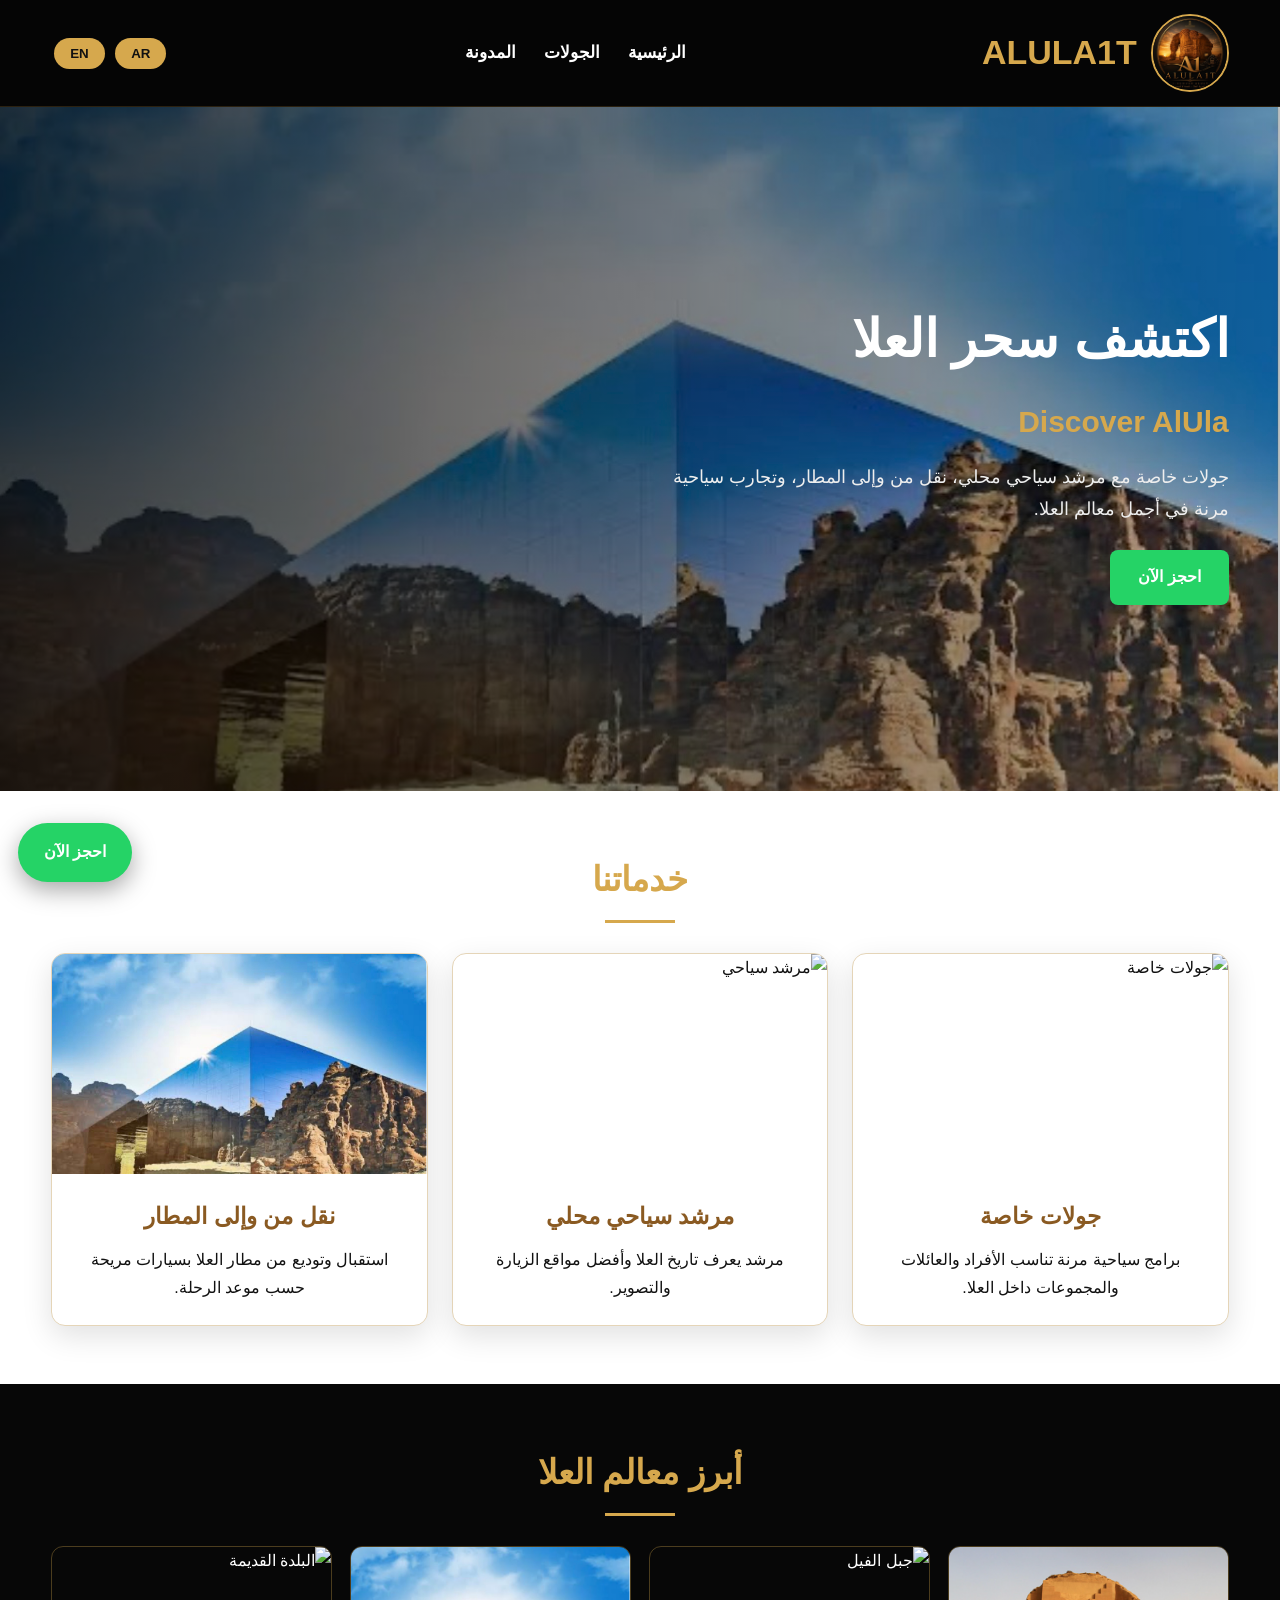
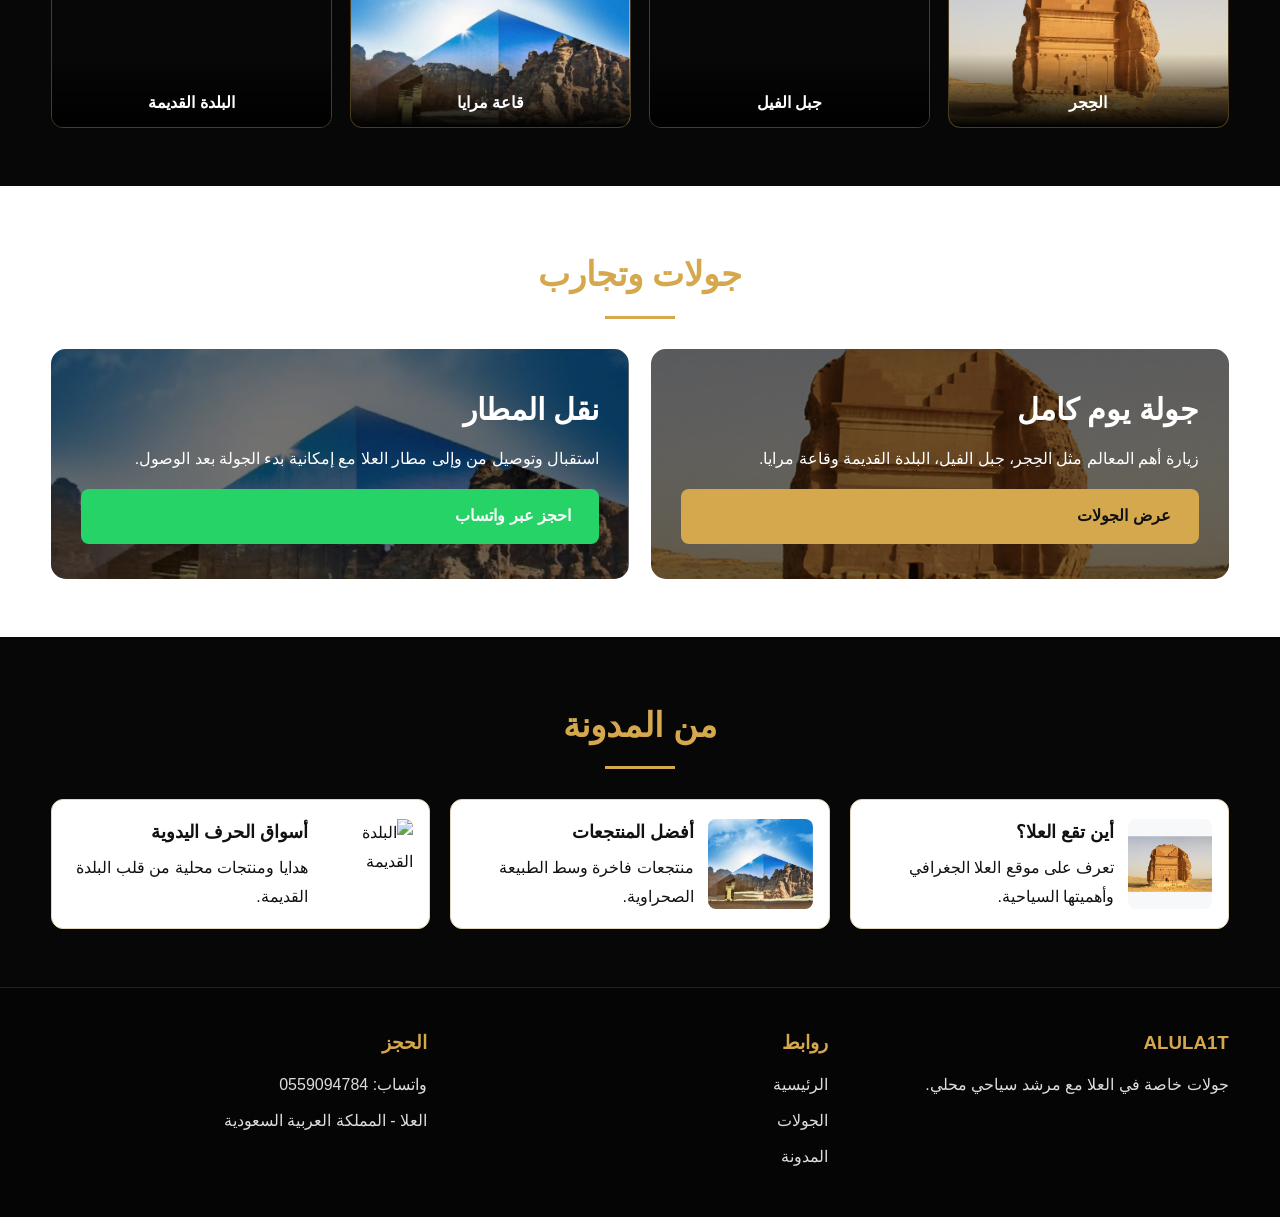
==== index.html @ 166338de "Update index.html" ====
<!DOCTYPE html>
<html lang="ar" dir="rtl">
<head>
<meta charset="UTF-8">
<meta name="viewport" content="width=device-width, initial-scale=1.0">
<title>ALULA1T | اكتشف العلا</title>
<meta name="description" content="جولات سياحية خاصة في العلا مع مرشد سياحي محلي ونقل من وإلى المطار.">
<link rel="stylesheet" href="style.css">
</head>

<body>

<header class="site-header">
<div class="container nav">
<a class="brand" href="index.html">
<img src="IMG_4136.jpeg" alt="ALULA1T">
<span>ALULA1T</span>
</a>

<nav class="menu">
<a href="index.html">الرئيسية</a>
<a href="tours.html">الجولات</a>
<a href="blog.html">المدونة</a>
</nav>

<div class="langs">
<button>AR</button>
<button>EN</button>
</div>
</div>
</header>

<section class="hero">
<div class="container">
<div class="hero-content">
<h1>اكتشف سحر العلا</h1>
<h2>Discover AlUla</h2>
<p>جولات خاصة مع مرشد سياحي محلي، نقل من وإلى المطار، وتجارب سياحية مرنة في أجمل معالم العلا.</p>
<a class="btn green" href="https://wa.me/966559094784" target="_blank">احجز الآن</a>
</div>
</div>
</section>

<section class="section">
<div class="container">
<h2 class="section-title">خدماتنا</h2>
<div class="cards">

<div class="card">
<img src="IMG_3857.png" alt="جولات خاصة">
<div class="card-content">
<h3>جولات خاصة</h3>
<p>برامج سياحية مرنة تناسب الأفراد والعائلات والمجموعات داخل العلا.</p>
</div>
</div>

<div class="card">
<img src="IMG_3862.png" alt="مرشد سياحي">
<div class="card-content">
<h3>مرشد سياحي محلي</h3>
<p>مرشد يعرف تاريخ العلا وأفضل مواقع الزيارة والتصوير.</p>
</div>
</div>

<div class="card">
<img src="IMG_4080.jpeg" alt="النقل من وإلى المطار">
<div class="card-content">
<h3>نقل من وإلى المطار</h3>
<p>استقبال وتوديع من مطار العلا بسيارات مريحة حسب موعد الرحلة.</p>
</div>
</div>

</div>
</div>
</section>

<section class="section dark">
<div class="container">
<h2 class="section-title">أبرز معالم العلا</h2>

<div class="attractions">
<div class="attraction"><img src="IMG_4078.png" alt="الحجر"><span>الحِجر</span></div>
<div class="attraction"><img src="IMG_4077.png" alt="جبل الفيل"><span>جبل الفيل</span></div>
<div class="attraction"><img src="IMG_4080.jpeg" alt="مرايا"><span>قاعة مرايا</span></div>
<div class="attraction"><img src="IMG_4079.png" alt="البلدة القديمة"><span>البلدة القديمة</span></div>
</div>

</div>
</section>

<section class="section">
<div class="container">
<h2 class="section-title">جولات وتجارب</h2>

<div class="split">

<div class="banner" style="background-image:url('IMG_4078.png')">
<h3>جولة يوم كامل</h3>
<p>زيارة أهم المعالم مثل الحِجر، جبل الفيل، البلدة القديمة وقاعة مرايا.</p>
<a class="btn" href="tours.html">عرض الجولات</a>
</div>

<div class="banner" style="background-image:url('IMG_4080.jpeg')">
<h3>نقل المطار</h3>
<p>استقبال وتوصيل من وإلى مطار العلا مع إمكانية بدء الجولة بعد الوصول.</p>
<a class="btn green" href="https://wa.me/966559094784" target="_blank">احجز عبر واتساب</a>
</div>

</div>
</div>
</section>

<section class="section dark">
<div class="container">
<h2 class="section-title">من المدونة</h2>

<div class="blog-row">

<a class="blog-card" href="blog.html">
<img src="IMG_4078.png" alt="الحجر">
<div>
<h3>أين تقع العلا؟</h3>
<p>تعرف على موقع العلا الجغرافي وأهميتها السياحية.</p>
</div>
</a>

<a class="blog-card" href="blog.html">
<img src="IMG_4080.jpeg" alt="مرايا">
<div>
<h3>أفضل المنتجعات</h3>
<p>منتجعات فاخرة وسط الطبيعة الصحراوية.</p>
</div>
</a>

<a class="blog-card" href="blog.html">
<img src="IMG_4079.png" alt="البلدة القديمة">
<div>
<h3>أسواق الحرف اليدوية</h3>
<p>هدايا ومنتجات محلية من قلب البلدة القديمة.</p>
</div>
</a>

</div>
</div>
</section>

<footer>
<div class="container footer-grid">

<div>
<h3>ALULA1T</h3>
<p>جولات خاصة في العلا مع مرشد سياحي محلي.</p>
</div>

<div>
<h3>روابط</h3>
<a href="index.html">الرئيسية</a>
<a href="tours.html">الجولات</a>
<a href="blog.html">المدونة</a>
</div>

<div>
<h3>الحجز</h3>
<p>واتساب: 0559094784</p>
<p>العلا - المملكة العربية السعودية</p>
</div>

</div>
</footer>

<a class="whatsapp" href="https://wa.me/966559094784" target="_blank">احجز الآن</a>

</body>
</html>
---- style.css ----
*{margin:0;padding:0;box-sizing:border-box}
html{scroll-behavior:smooth}
body{font-family:Tahoma,Arial,sans-serif;background:#070707;color:#fff;line-height:1.8}
a{text-decoration:none;color:inherit}
.container{width:92%;max-width:1180px;margin:auto}

.site-header{background:#050505;position:sticky;top:0;z-index:1000;border-bottom:1px solid #2b2110}
.nav{display:flex;align-items:center;justify-content:space-between;padding:14px 0;gap:20px}
.brand{display:flex;align-items:center;gap:14px;color:#d6a84d;font-size:34px;font-weight:900}
.brand img{width:78px;height:78px;border-radius:50%;object-fit:cover;border:2px solid #d6a84d}
.menu{display:flex;gap:28px}
.menu a{color:#fff;font-weight:700;font-size:17px}
.menu a:hover{color:#d6a84d}
.langs button{background:#d6a84d;color:#111;border:0;border-radius:18px;padding:8px 16px;font-weight:900;margin:3px}

.hero{min-height:76vh;background:linear-gradient(90deg,rgba(0,0,0,.75),rgba(0,0,0,.25)),url("IMG_4080.jpeg") center/cover;display:flex;align-items:center}
.hero-content{max-width:560px;text-align:right}
.hero h1{font-size:52px;color:#fff;margin-bottom:8px}
.hero h2{font-size:30px;color:#d6a84d;margin-bottom:12px}
.hero p{font-size:18px;color:#eee;margin-bottom:24px}
.btn{display:inline-block;background:#d6a84d;color:#111;padding:13px 28px;border-radius:8px;font-weight:900}
.green{background:#25D366;color:#fff}

.section{padding:58px 0;background:#fff;color:#111}
.dark{background:#070707;color:#fff}
.section-title{text-align:center;color:#d6a84d;font-size:34px;margin-bottom:30px}
.section-title:after{content:"";display:block;width:70px;height:3px;background:#d6a84d;margin:10px auto 0}

.cards{display:grid;grid-template-columns:repeat(auto-fit,minmax(260px,1fr));gap:24px}
.card{background:#fff;border-radius:14px;overflow:hidden;box-shadow:0 10px 30px rgba(0,0,0,.12);border:1px solid #e5d5b8;color:#111}
.dark .card{background:#111;color:#fff;border:1px solid #d6a84d55}
.card img{width:100%;height:220px;object-fit:cover;display:block}
.card-content{padding:22px;text-align:center}
.card h3{color:#8a5a22;font-size:23px;margin-bottom:8px}
.dark .card h3{color:#d6a84d}
.card p{font-size:16px}

.attractions{display:grid;grid-template-columns:repeat(auto-fit,minmax(190px,1fr));gap:18px}
.attraction{position:relative;border-radius:12px;overflow:hidden;border:1px solid #d6a84d55}
.attraction img{width:100%;height:180px;object-fit:cover;display:block}
.attraction span{position:absolute;bottom:0;right:0;left:0;background:linear-gradient(transparent,#000);padding:35px 10px 10px;text-align:center;font-weight:900;color:#fff}

.split{display:grid;grid-template-columns:repeat(auto-fit,minmax(300px,1fr));gap:22px}
.banner{min-height:230px;border-radius:15px;padding:30px;color:#fff;display:flex;flex-direction:column;justify-content:center;background-size:cover;background-position:center;position:relative;overflow:hidden}
.banner:before{content:"";position:absolute;inset:0;background:rgba(0,0,0,.55)}
.banner>*{position:relative}
.banner h3{font-size:30px;color:#fff;margin-bottom:8px}
.banner p{margin-bottom:15px}

.blog-row{display:grid;grid-template-columns:repeat(auto-fit,minmax(250px,1fr));gap:20px}
.blog-card{background:#fff;border-radius:12px;padding:16px;display:flex;gap:14px;align-items:center;color:#111;border:1px solid #e5d5b8}
.blog-card img{width:110px;height:90px;border-radius:8px;object-fit:cover}
.blog-card h3{font-size:18px;margin-bottom:6px}

footer{background:#050505;color:#fff;padding:38px 0;border-top:1px solid #2b2110}
.footer-grid{display:grid;grid-template-columns:repeat(auto-fit,minmax(220px,1fr));gap:25px}
footer h3{color:#d6a84d;margin-bottom:12px}
footer a,footer p{display:block;margin:7px 0;color:#ddd}

.whatsapp{position:fixed;bottom:18px;left:18px;background:#25D366;color:#fff;padding:15px 26px;border-radius:50px;font-weight:900;z-index:9999;box-shadow:0 8px 25px rgba(0,0,0,.35)}

@media(max-width:750px){
.nav{flex-direction:column;text-align:center}
.brand{font-size:30px}
.brand img{width:72px;height:72px}
.menu{gap:24px;flex-wrap:wrap;justify-content:center}
.hero{min-height:62vh;text-align:center;background-position:center}
.hero-content{text-align:center;margin:auto}
.hero h1{font-size:36px}
.hero h2{font-size:23px}
.section{padding:42px 0}
.section-title{font-size:28px}
.whatsapp{left:50%;transform:translateX(-50%);bottom:16px}
}
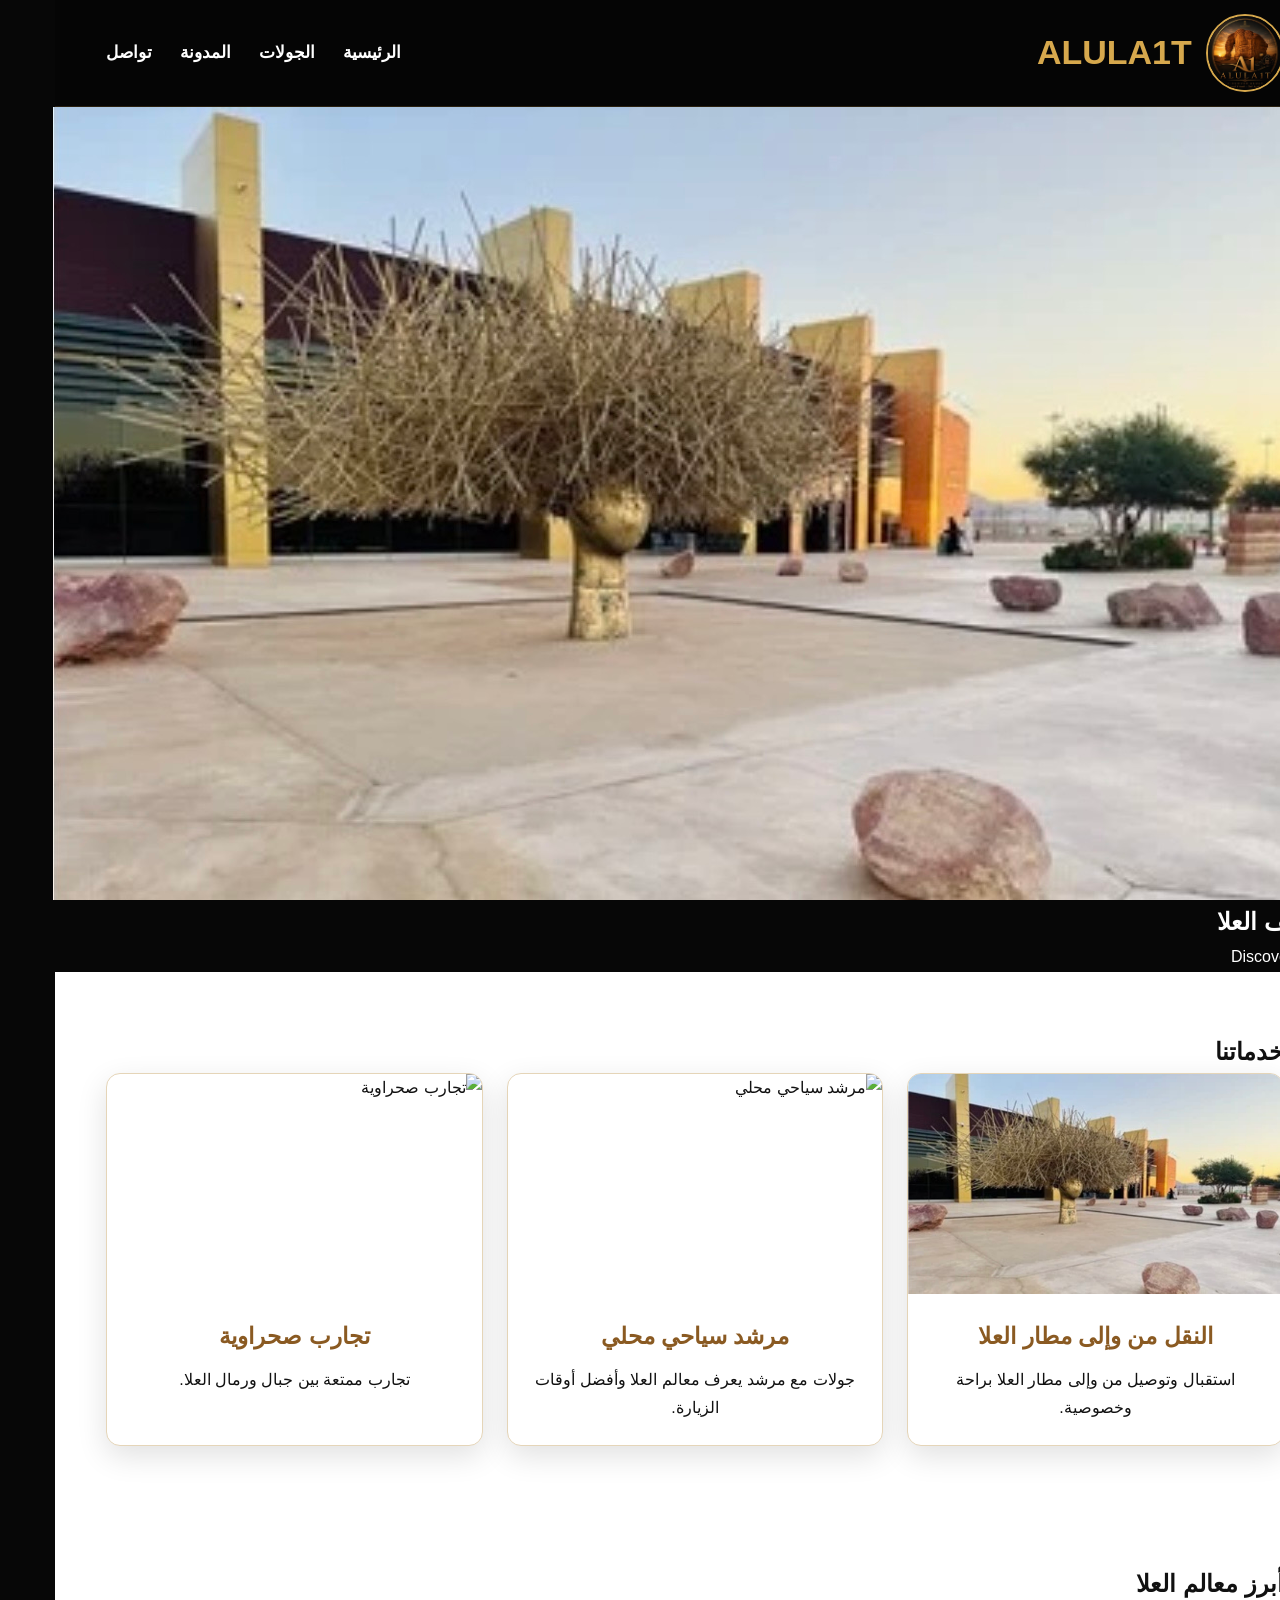
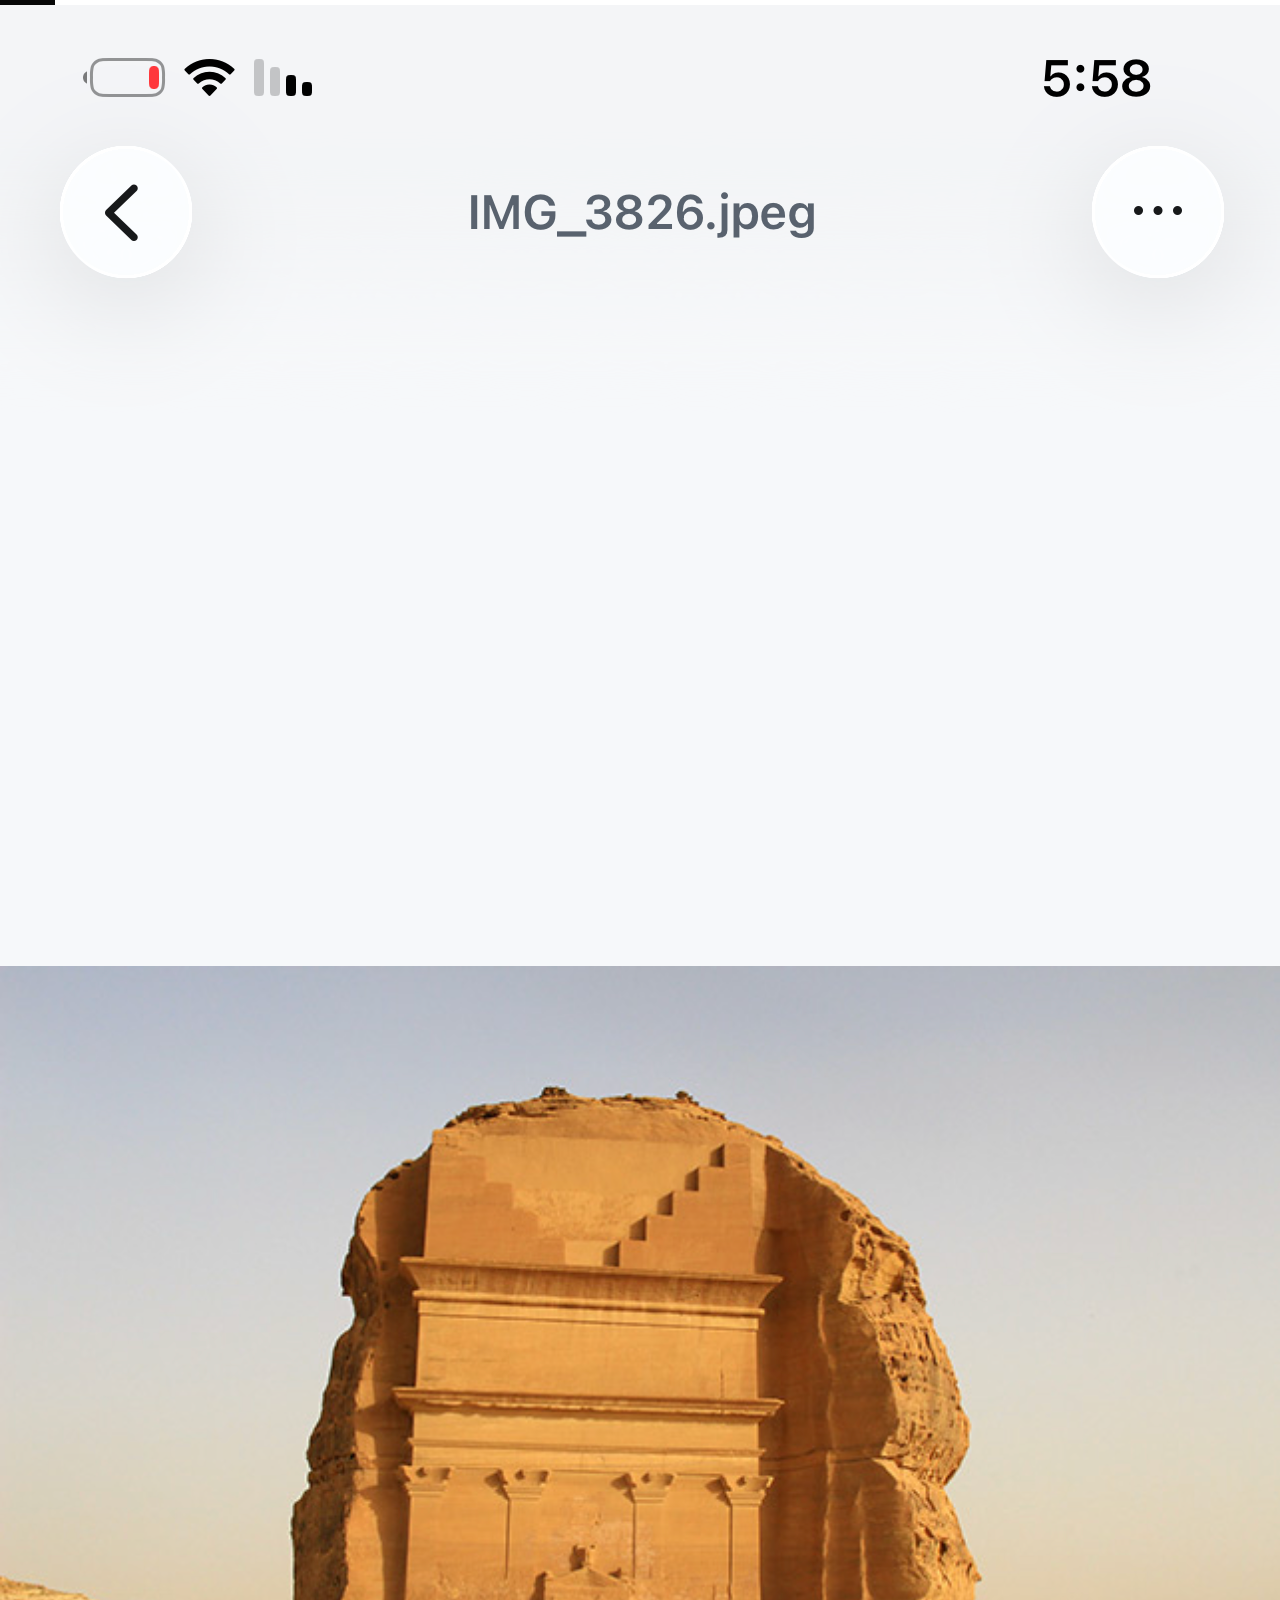
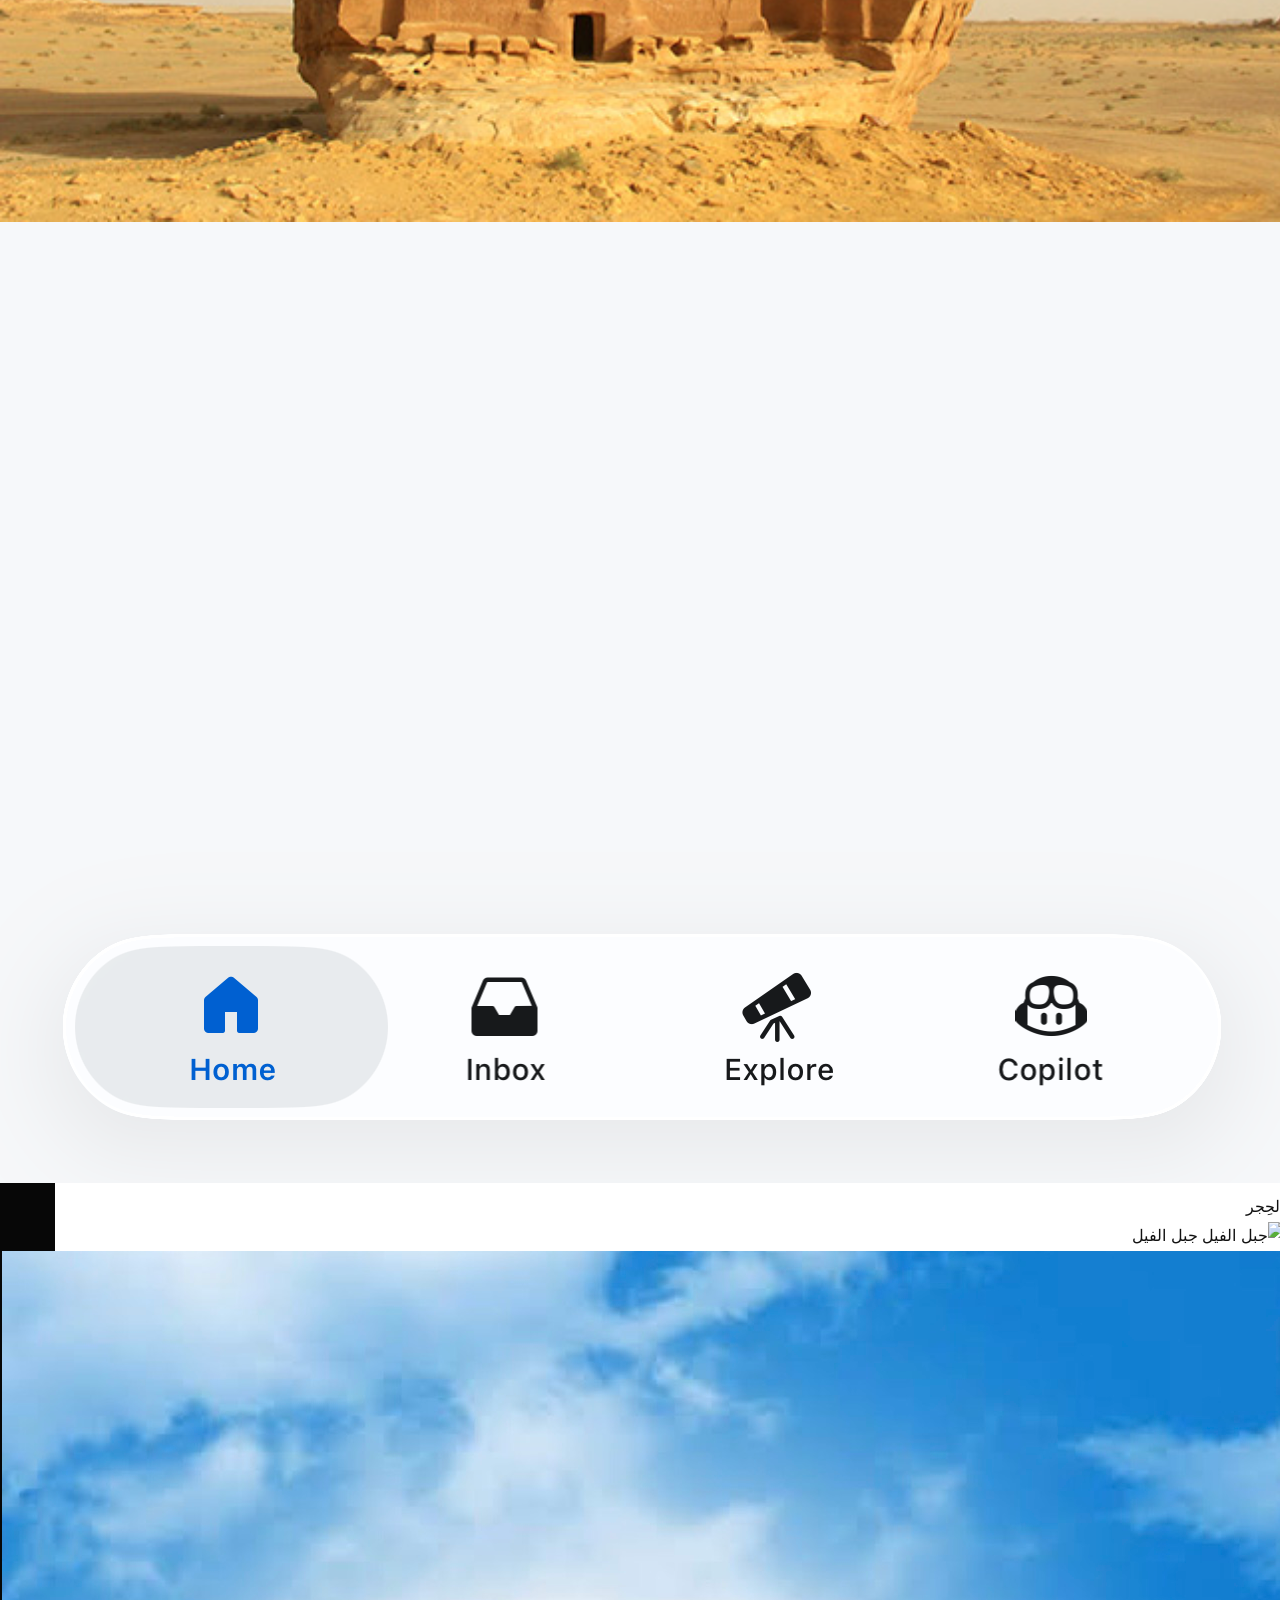
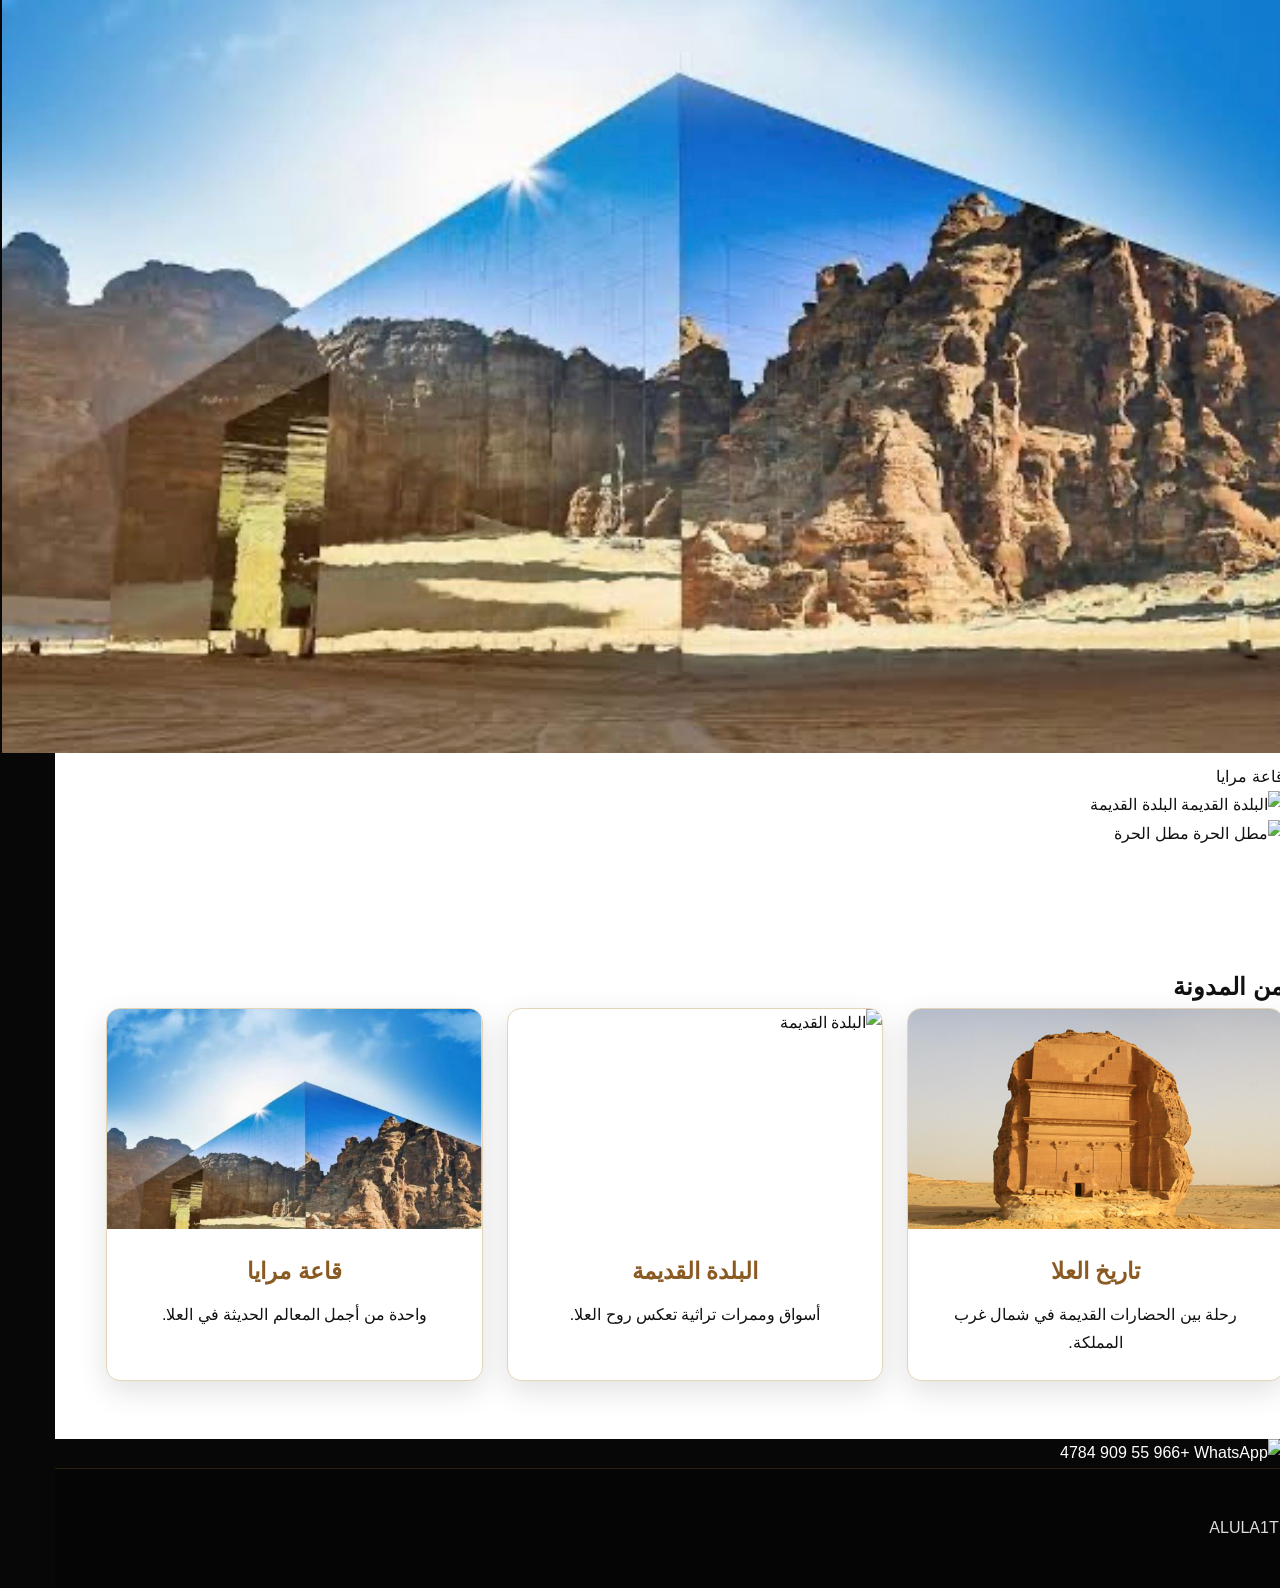
==== commit 0cd29b36: "Update index.html" ====
--- a/index.html
+++ b/index.html
@@ -4,171 +4,148 @@
 <meta charset="UTF-8">
 <meta name="viewport" content="width=device-width, initial-scale=1.0">
 <title>ALULA1T | اكتشف العلا</title>
-<meta name="description" content="جولات سياحية خاصة في العلا مع مرشد سياحي محلي ونقل من وإلى المطار.">
+<meta name="description" content="اكتشف العلا مع ALULA1T: جولات سياحية، مرشد محلي، نقل من وإلى مطار العلا، ومعالم تاريخية وطبيعية.">
 <link rel="stylesheet" href="style.css">
 </head>
 
 <body>
 
 <header class="site-header">
-<div class="container nav">
-<a class="brand" href="index.html">
-<img src="IMG_4136.jpeg" alt="ALULA1T">
-<span>ALULA1T</span>
-</a>
+  <div class="container nav">
+    <a class="brand" href="index.html">
+      <img src="IMG_4136.jpeg" alt="ALULA1T Logo">
+      <span>ALULA1T</span>
+    </a>
 
-<nav class="menu">
-<a href="index.html">الرئيسية</a>
-<a href="tours.html">الجولات</a>
-<a href="blog.html">المدونة</a>
-</nav>
-
-<div class="langs">
-<button>AR</button>
-<button>EN</button>
-</div>
-</div>
+    <nav class="menu">
+      <a href="index.html">الرئيسية</a>
+      <a href="tours.html">الجولات</a>
+      <a href="blog.html">المدونة</a>
+      <a href="#contact">تواصل</a>
+    </nav>
+  </div>
 </header>
 
 <section class="hero">
-<div class="container">
-<div class="hero-content">
-<h1>اكتشف سحر العلا</h1>
-<h2>Discover AlUla</h2>
-<p>جولات خاصة مع مرشد سياحي محلي، نقل من وإلى المطار، وتجارب سياحية مرنة في أجمل معالم العلا.</p>
-<a class="btn green" href="https://wa.me/966559094784" target="_blank">احجز الآن</a>
-</div>
-</div>
+  <img src="IMG_4210.jpeg" alt="مطار العلا">
+</section>
+
+<section class="discover">
+  <div class="discover-box">
+    <h1>اكتشف العلا</h1>
+    <p>Discover AlUla</p>
+  </div>
 </section>
 
 <section class="section">
-<div class="container">
-<h2 class="section-title">خدماتنا</h2>
-<div class="cards">
+  <div class="container">
+    <h2>خدماتنا</h2>
 
-<div class="card">
-<img src="IMG_3857.png" alt="جولات خاصة">
-<div class="card-content">
-<h3>جولات خاصة</h3>
-<p>برامج سياحية مرنة تناسب الأفراد والعائلات والمجموعات داخل العلا.</p>
-</div>
-</div>
+    <div class="cards">
+      <div class="card">
+        <img src="IMG_4210.jpeg" alt="النقل من وإلى مطار العلا">
+        <div class="card-content">
+          <h3>النقل من وإلى مطار العلا</h3>
+          <p>استقبال وتوصيل من وإلى مطار العلا براحة وخصوصية.</p>
+        </div>
+      </div>
 
-<div class="card">
-<img src="IMG_3862.png" alt="مرشد سياحي">
-<div class="card-content">
-<h3>مرشد سياحي محلي</h3>
-<p>مرشد يعرف تاريخ العلا وأفضل مواقع الزيارة والتصوير.</p>
-</div>
-</div>
+      <div class="card">
+        <img src="IMG_3862.png" alt="مرشد سياحي محلي">
+        <div class="card-content">
+          <h3>مرشد سياحي محلي</h3>
+          <p>جولات مع مرشد يعرف معالم العلا وأفضل أوقات الزيارة.</p>
+        </div>
+      </div>
 
-<div class="card">
-<img src="IMG_4080.jpeg" alt="النقل من وإلى المطار">
-<div class="card-content">
-<h3>نقل من وإلى المطار</h3>
-<p>استقبال وتوديع من مطار العلا بسيارات مريحة حسب موعد الرحلة.</p>
-</div>
-</div>
-
-</div>
-</div>
+      <div class="card">
+        <img src="IMG_3857.png" alt="تجارب صحراوية">
+        <div class="card-content">
+          <h3>تجارب صحراوية</h3>
+          <p>تجارب ممتعة بين جبال ورمال العلا.</p>
+        </div>
+      </div>
+    </div>
+  </div>
 </section>
 
-<section class="section dark">
-<div class="container">
-<h2 class="section-title">أبرز معالم العلا</h2>
+<section class="section soft">
+  <div class="container">
+    <h2>أبرز معالم العلا</h2>
 
-<div class="attractions">
-<div class="attraction"><img src="IMG_4078.png" alt="الحجر"><span>الحِجر</span></div>
-<div class="attraction"><img src="IMG_4077.png" alt="جبل الفيل"><span>جبل الفيل</span></div>
-<div class="attraction"><img src="IMG_4080.jpeg" alt="مرايا"><span>قاعة مرايا</span></div>
-<div class="attraction"><img src="IMG_4079.png" alt="البلدة القديمة"><span>البلدة القديمة</span></div>
-</div>
+    <div class="gallery">
+      <div class="gallery-item">
+        <img src="IMG_4078.png" alt="الحجر">
+        <span>الحِجر</span>
+      </div>
 
-</div>
+      <div class="gallery-item">
+        <img src="IMG_4077.png" alt="جبل الفيل">
+        <span>جبل الفيل</span>
+      </div>
+
+      <div class="gallery-item">
+        <img src="IMG_4080.jpeg" alt="قاعة مرايا">
+        <span>قاعة مرايا</span>
+      </div>
+
+      <div class="gallery-item">
+        <img src="IMG_4079.png" alt="البلدة القديمة">
+        <span>البلدة القديمة</span>
+      </div>
+
+      <div class="gallery-item">
+        <img src="IMG_3862.png" alt="مطل الحرة">
+        <span>مطل الحرة</span>
+      </div>
+    </div>
+  </div>
 </section>
 
 <section class="section">
-<div class="container">
-<h2 class="section-title">جولات وتجارب</h2>
+  <div class="container">
+    <h2>من المدونة</h2>
 
-<div class="split">
+    <div class="cards">
+      <a class="card" href="blog.html">
+        <img src="IMG_4078.png" alt="تاريخ العلا">
+        <div class="card-content">
+          <h3>تاريخ العلا</h3>
+          <p>رحلة بين الحضارات القديمة في شمال غرب المملكة.</p>
+        </div>
+      </a>
 
-<div class="banner" style="background-image:url('IMG_4078.png')">
-<h3>جولة يوم كامل</h3>
-<p>زيارة أهم المعالم مثل الحِجر، جبل الفيل، البلدة القديمة وقاعة مرايا.</p>
-<a class="btn" href="tours.html">عرض الجولات</a>
-</div>
+      <a class="card" href="blog.html">
+        <img src="IMG_4079.png" alt="البلدة القديمة">
+        <div class="card-content">
+          <h3>البلدة القديمة</h3>
+          <p>أسواق وممرات تراثية تعكس روح العلا.</p>
+        </div>
+      </a>
 
-<div class="banner" style="background-image:url('IMG_4080.jpeg')">
-<h3>نقل المطار</h3>
-<p>استقبال وتوصيل من وإلى مطار العلا مع إمكانية بدء الجولة بعد الوصول.</p>
-<a class="btn green" href="https://wa.me/966559094784" target="_blank">احجز عبر واتساب</a>
-</div>
-
-</div>
-</div>
+      <a class="card" href="blog.html">
+        <img src="IMG_4080.jpeg" alt="قاعة مرايا">
+        <div class="card-content">
+          <h3>قاعة مرايا</h3>
+          <p>واحدة من أجمل المعالم الحديثة في العلا.</p>
+        </div>
+      </a>
+    </div>
+  </div>
 </section>
 
-<section class="section dark">
-<div class="container">
-<h2 class="section-title">من المدونة</h2>
-
-<div class="blog-row">
-
-<a class="blog-card" href="blog.html">
-<img src="IMG_4078.png" alt="الحجر">
-<div>
-<h3>أين تقع العلا؟</h3>
-<p>تعرف على موقع العلا الجغرافي وأهميتها السياحية.</p>
-</div>
-</a>
-
-<a class="blog-card" href="blog.html">
-<img src="IMG_4080.jpeg" alt="مرايا">
-<div>
-<h3>أفضل المنتجعات</h3>
-<p>منتجعات فاخرة وسط الطبيعة الصحراوية.</p>
-</div>
-</a>
-
-<a class="blog-card" href="blog.html">
-<img src="IMG_4079.png" alt="البلدة القديمة">
-<div>
-<h3>أسواق الحرف اليدوية</h3>
-<p>هدايا ومنتجات محلية من قلب البلدة القديمة.</p>
-</div>
-</a>
-
-</div>
-</div>
+<section class="contact" id="contact">
+  <div class="container">
+    <div class="whatsapp-line">
+      <img src="https://upload.wikimedia.org/wikipedia/commons/6/6b/WhatsApp.svg" alt="WhatsApp">
+      <span>+966 55 909 4784</span>
+    </div>
+  </div>
 </section>
 
 <footer>
-<div class="container footer-grid">
-
-<div>
-<h3>ALULA1T</h3>
-<p>جولات خاصة في العلا مع مرشد سياحي محلي.</p>
-</div>
-
-<div>
-<h3>روابط</h3>
-<a href="index.html">الرئيسية</a>
-<a href="tours.html">الجولات</a>
-<a href="blog.html">المدونة</a>
-</div>
-
-<div>
-<h3>الحجز</h3>
-<p>واتساب: 0559094784</p>
-<p>العلا - المملكة العربية السعودية</p>
-</div>
-
-</div>
+  <p>© 2026 ALULA1T</p>
 </footer>
-
-<a class="whatsapp" href="https://wa.me/966559094784" target="_blank">احجز الآن</a>
 
 </body>
 </html>
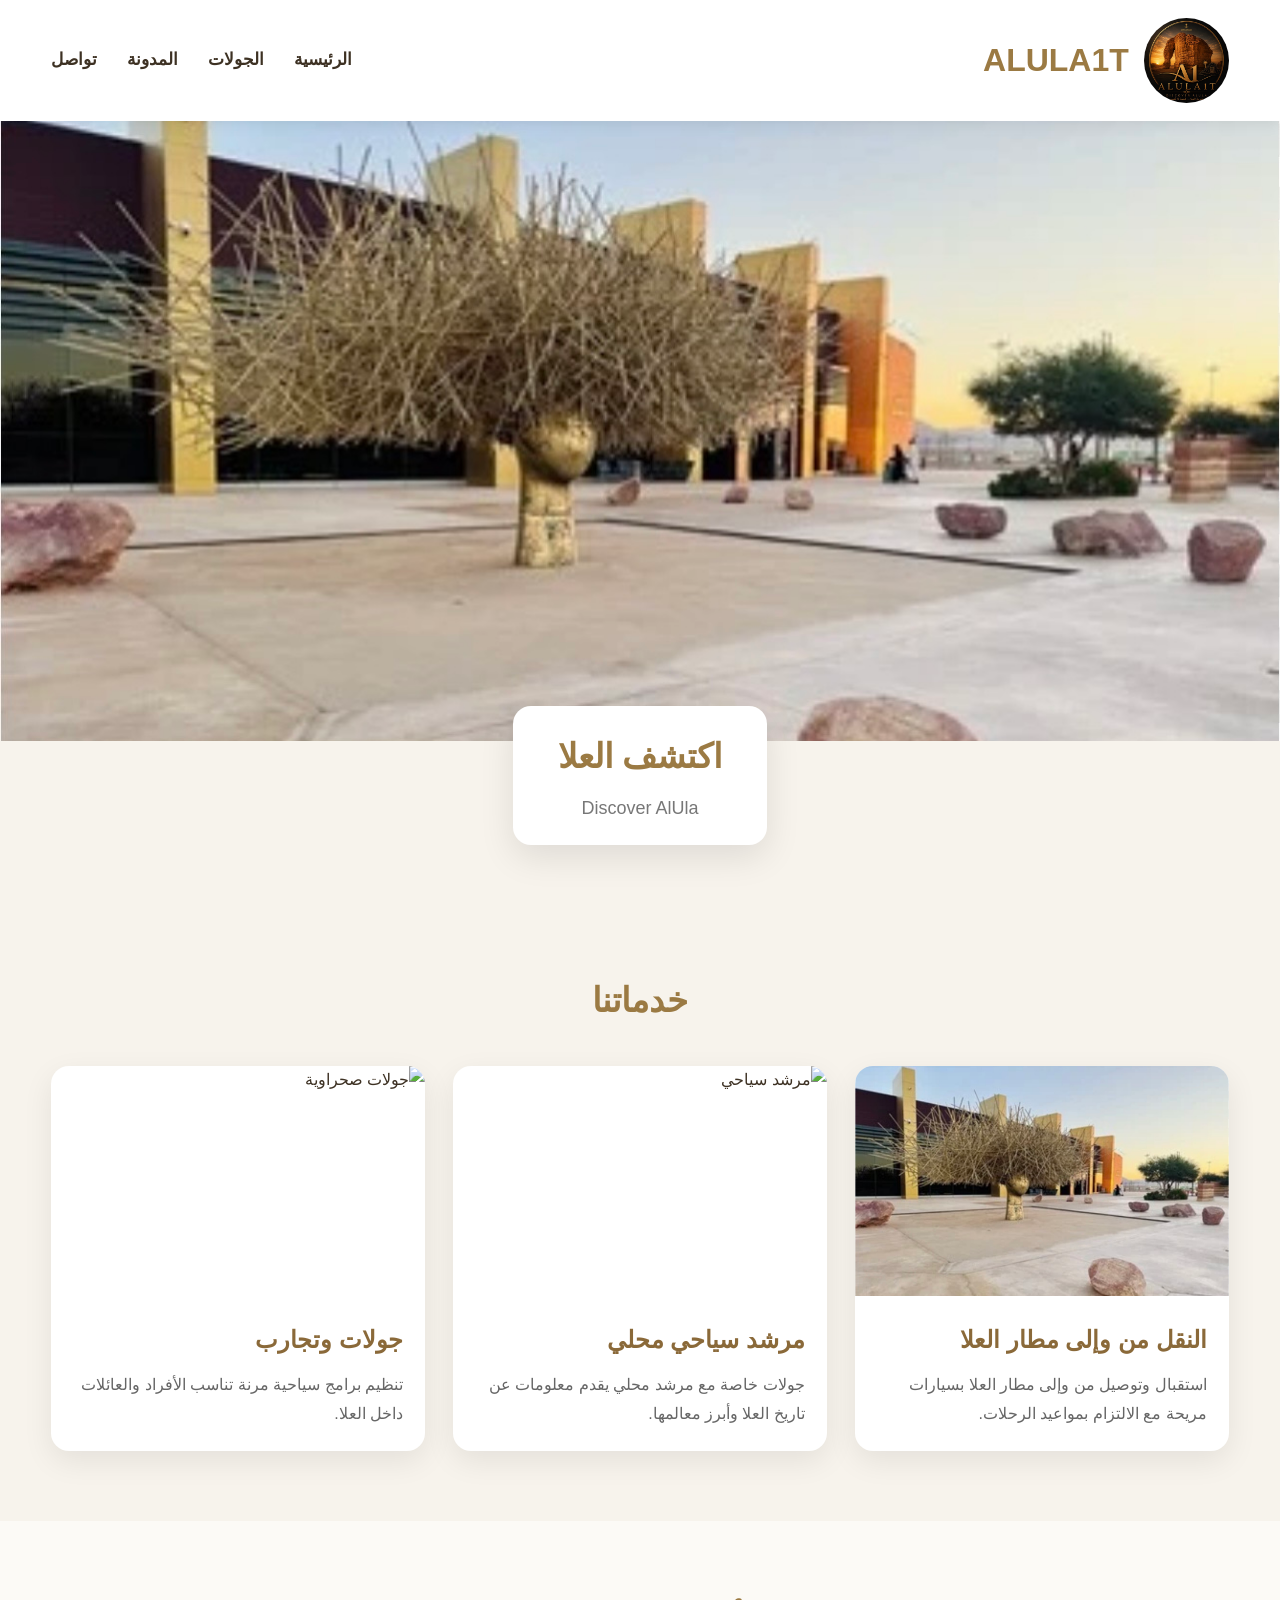
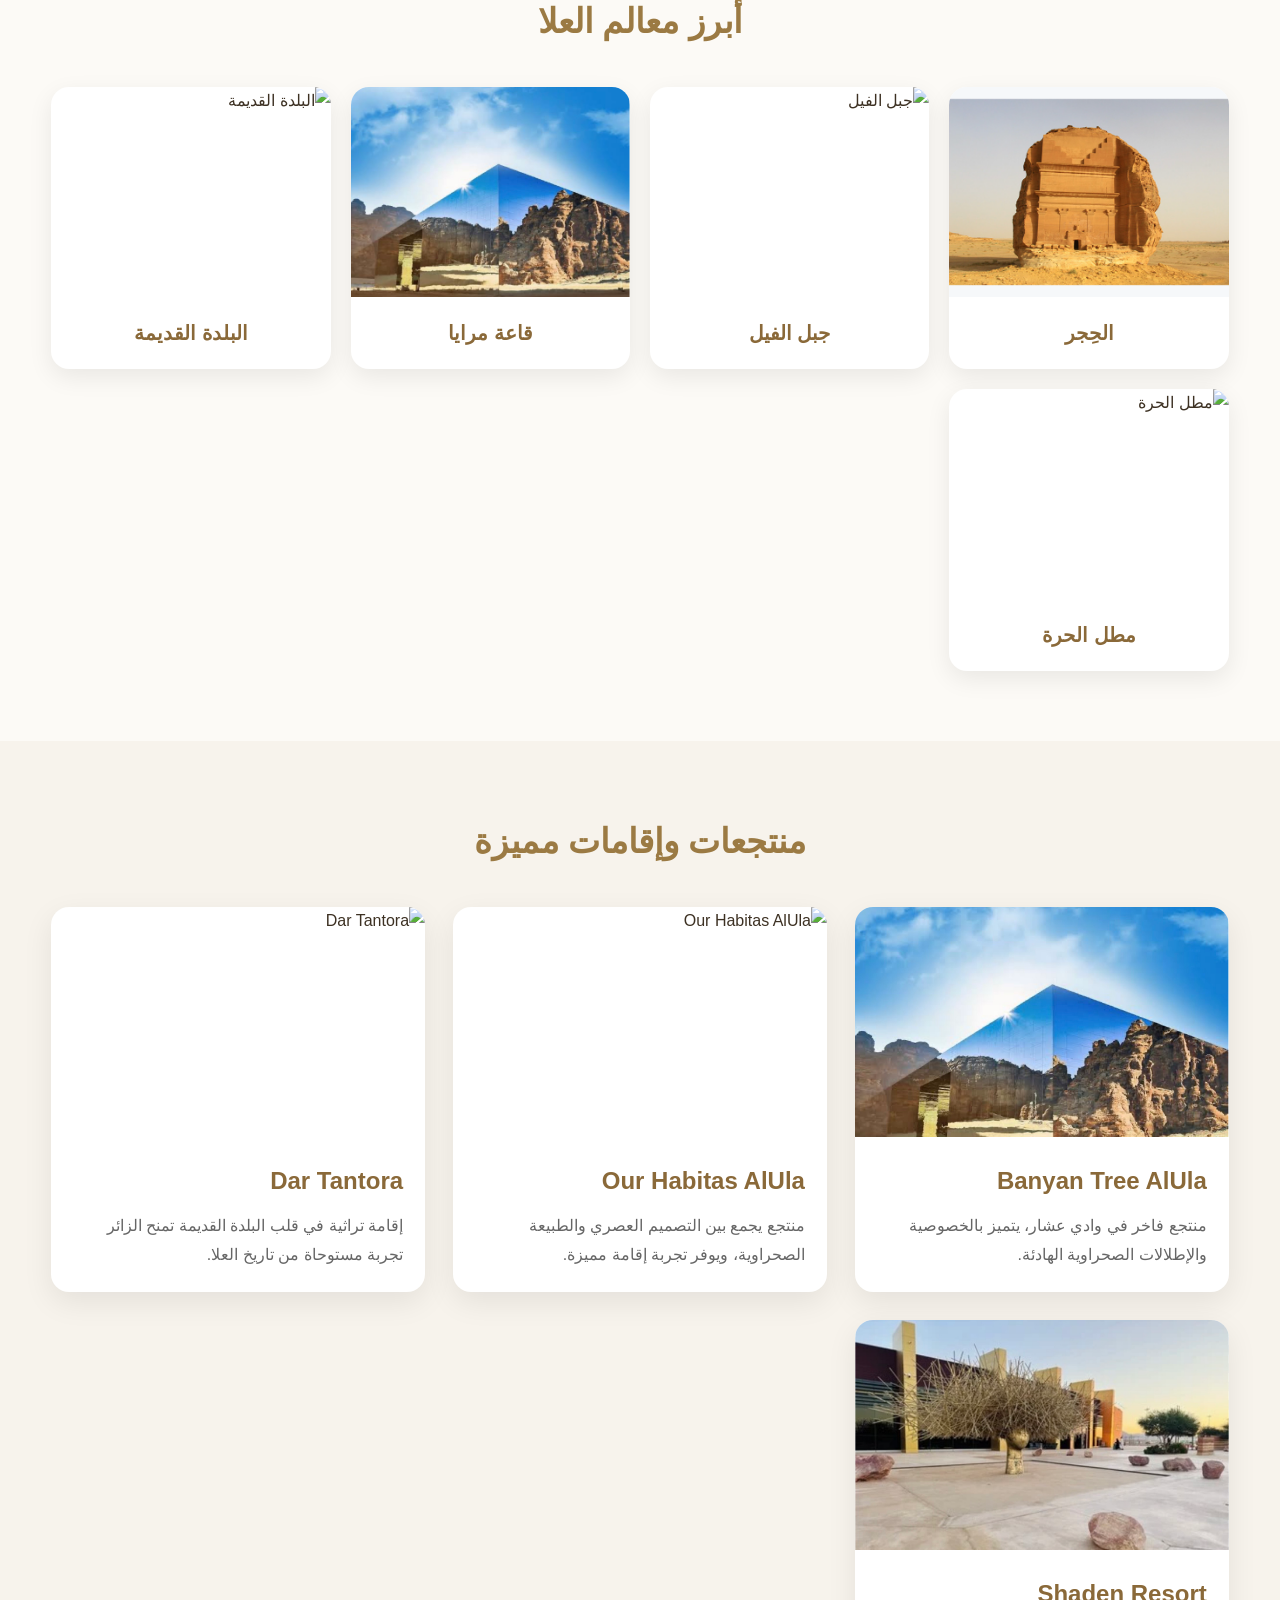
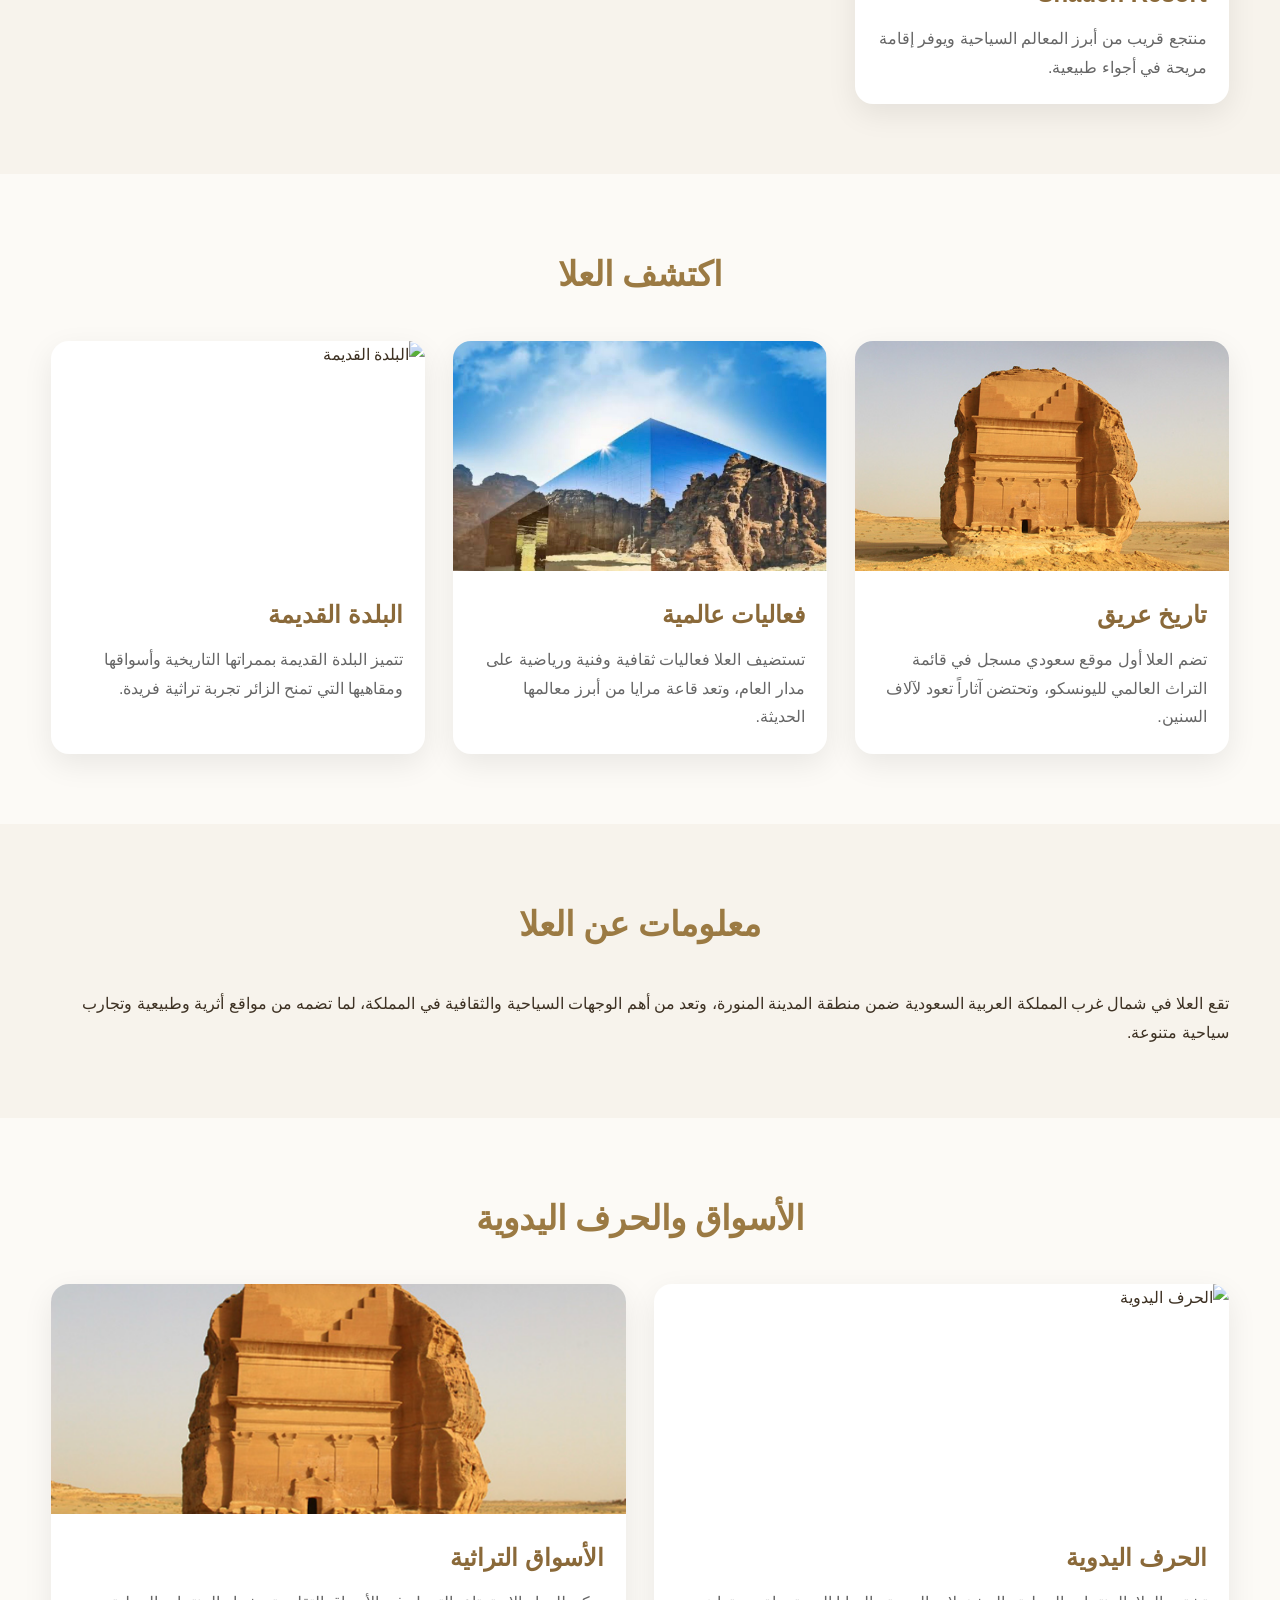
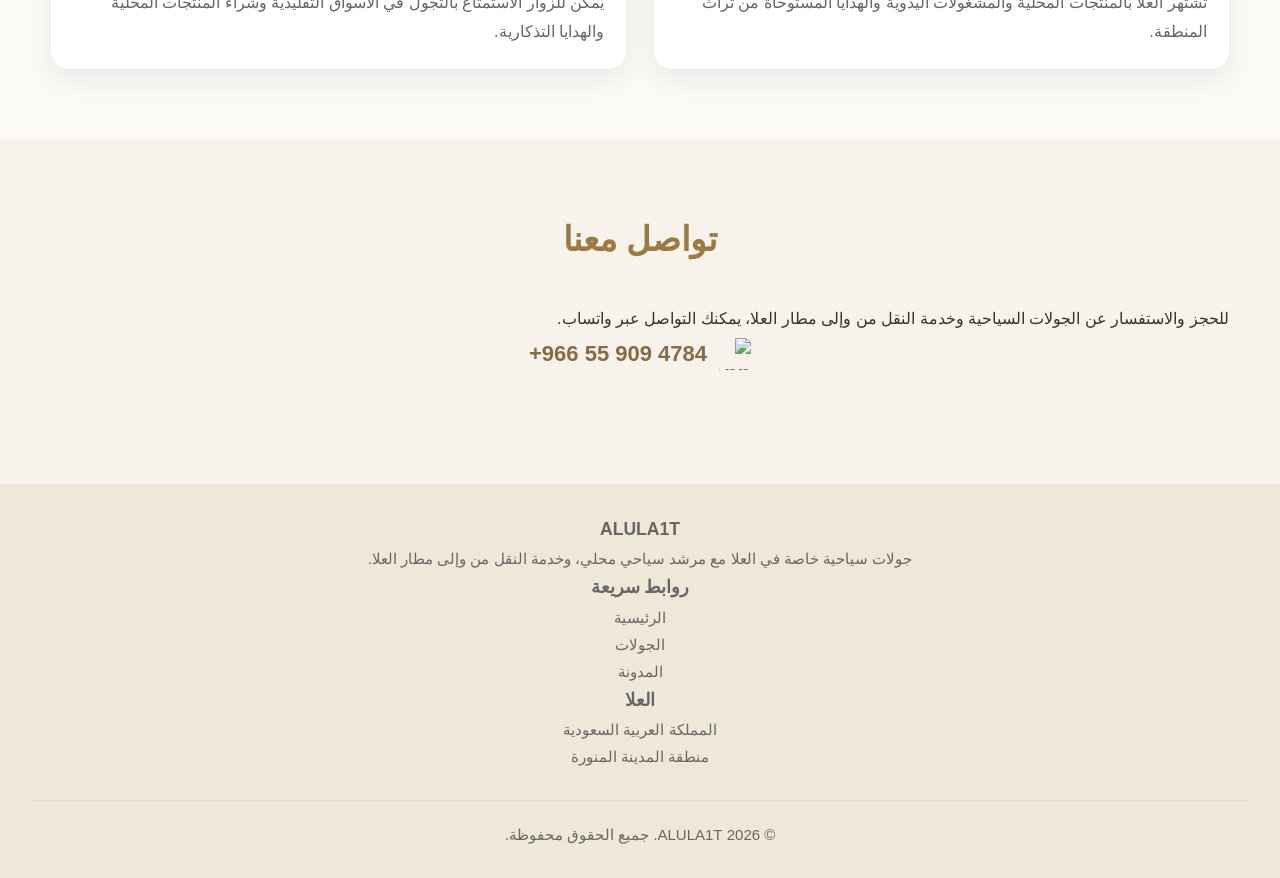
==== commit 55bc7c3f: "Update index.html" ====
--- a/index.html
+++ b/index.html
@@ -1,151 +1,465 @@
 <!DOCTYPE html>
 <html lang="ar" dir="rtl">
+
 <head>
+
 <meta charset="UTF-8">
+
 <meta name="viewport" content="width=device-width, initial-scale=1.0">
+
 <title>ALULA1T | اكتشف العلا</title>
-<meta name="description" content="اكتشف العلا مع ALULA1T: جولات سياحية، مرشد محلي، نقل من وإلى مطار العلا، ومعالم تاريخية وطبيعية.">
+
+<meta name="description"
+content="اكتشف العلا مع مرشد سياحي محلي، النقل من وإلى مطار العلا، وأفضل الجولات السياحية.">
+
+<meta name="keywords"
+content="العلا, AlUla, جولات العلا, مطار العلا, مرشد سياحي, الحِجر, جبل الفيل">
+
 <link rel="stylesheet" href="style.css">
+
 </head>
 
 <body>
 
 <header class="site-header">
-  <div class="container nav">
-    <a class="brand" href="index.html">
-      <img src="IMG_4136.jpeg" alt="ALULA1T Logo">
-      <span>ALULA1T</span>
-    </a>
-
-    <nav class="menu">
-      <a href="index.html">الرئيسية</a>
-      <a href="tours.html">الجولات</a>
-      <a href="blog.html">المدونة</a>
-      <a href="#contact">تواصل</a>
-    </nav>
-  </div>
+
+<div class="container nav">
+
+<a href="index.html" class="brand">
+
+<img src="IMG_4136.jpeg" alt="ALULA1T">
+
+<span>ALULA1T</span>
+
+</a>
+
+<nav class="menu">
+
+<a href="index.html">الرئيسية</a>
+
+<a href="tours.html">الجولات</a>
+
+<a href="blog.html">المدونة</a>
+
+<a href="#contact">تواصل</a>
+
+</nav>
+
+</div>
+
 </header>
 
 <section class="hero">
-  <img src="IMG_4210.jpeg" alt="مطار العلا">
+
+<img src="IMG_4210.jpeg" alt="مطار العلا">
+
 </section>
 
 <section class="discover">
-  <div class="discover-box">
-    <h1>اكتشف العلا</h1>
-    <p>Discover AlUla</p>
-  </div>
+
+<div class="discover-box">
+
+<h1>اكتشف العلا</h1>
+
+<p>Discover AlUla</p>
+
+</div>
+
 </section>
 
 <section class="section">
-  <div class="container">
-    <h2>خدماتنا</h2>
-
-    <div class="cards">
-      <div class="card">
-        <img src="IMG_4210.jpeg" alt="النقل من وإلى مطار العلا">
-        <div class="card-content">
-          <h3>النقل من وإلى مطار العلا</h3>
-          <p>استقبال وتوصيل من وإلى مطار العلا براحة وخصوصية.</p>
-        </div>
-      </div>
-
-      <div class="card">
-        <img src="IMG_3862.png" alt="مرشد سياحي محلي">
-        <div class="card-content">
-          <h3>مرشد سياحي محلي</h3>
-          <p>جولات مع مرشد يعرف معالم العلا وأفضل أوقات الزيارة.</p>
-        </div>
-      </div>
-
-      <div class="card">
-        <img src="IMG_3857.png" alt="تجارب صحراوية">
-        <div class="card-content">
-          <h3>تجارب صحراوية</h3>
-          <p>تجارب ممتعة بين جبال ورمال العلا.</p>
-        </div>
-      </div>
-    </div>
-  </div>
-</section>
-
+
+<div class="container">
+
+<h2>خدماتنا</h2>
+
+<div class="cards">
+
+<div class="card">
+
+<img src="IMG_4210.jpeg" alt="النقل من وإلى المطار">
+
+<div class="card-content">
+
+<h3>النقل من وإلى مطار العلا</h3>
+
+<p>
+
+استقبال وتوصيل من وإلى مطار العلا بسيارات مريحة مع الالتزام بمواعيد الرحلات.
+
+</p>
+
+</div>
+
+</div>
+
+<div class="card">
+
+<img src="IMG_3862.png" alt="مرشد سياحي">
+
+<div class="card-content">
+
+<h3>مرشد سياحي محلي</h3>
+
+<p>
+
+جولات خاصة مع مرشد محلي يقدم معلومات عن تاريخ العلا وأبرز معالمها.
+
+</p>
+
+</div>
+
+</div>
+
+<div class="card">
+
+<img src="IMG_3857.png" alt="جولات صحراوية">
+
+<div class="card-content">
+
+<h3>جولات وتجارب</h3>
+
+<p>
+
+تنظيم برامج سياحية مرنة تناسب الأفراد والعائلات داخل العلا.
+
+</p>
+
+</div>
+
+</div>
+
+</div>
+
+</div>
+
+</section>
 <section class="section soft">
-  <div class="container">
-    <h2>أبرز معالم العلا</h2>
-
-    <div class="gallery">
-      <div class="gallery-item">
-        <img src="IMG_4078.png" alt="الحجر">
-        <span>الحِجر</span>
-      </div>
-
-      <div class="gallery-item">
-        <img src="IMG_4077.png" alt="جبل الفيل">
-        <span>جبل الفيل</span>
-      </div>
-
-      <div class="gallery-item">
-        <img src="IMG_4080.jpeg" alt="قاعة مرايا">
-        <span>قاعة مرايا</span>
-      </div>
-
-      <div class="gallery-item">
-        <img src="IMG_4079.png" alt="البلدة القديمة">
-        <span>البلدة القديمة</span>
-      </div>
-
-      <div class="gallery-item">
-        <img src="IMG_3862.png" alt="مطل الحرة">
-        <span>مطل الحرة</span>
-      </div>
-    </div>
-  </div>
+
+<div class="container">
+
+<h2>أبرز معالم العلا</h2>
+
+<div class="gallery">
+
+<div class="gallery-item">
+
+<img src="IMG_4078.png" alt="الحِجر">
+
+<span>الحِجر</span>
+
+</div>
+
+<div class="gallery-item">
+
+<img src="IMG_4077.png" alt="جبل الفيل">
+
+<span>جبل الفيل</span>
+
+</div>
+
+<div class="gallery-item">
+
+<img src="IMG_4080.jpeg" alt="قاعة مرايا">
+
+<span>قاعة مرايا</span>
+
+</div>
+
+<div class="gallery-item">
+
+<img src="IMG_4079.png" alt="البلدة القديمة">
+
+<span>البلدة القديمة</span>
+
+</div>
+
+<div class="gallery-item">
+
+<img src="IMG_3862.png" alt="مطل الحرة">
+
+<span>مطل الحرة</span>
+
+</div>
+
+</div>
+
+</div>
+
 </section>
 
 <section class="section">
-  <div class="container">
-    <h2>من المدونة</h2>
-
-    <div class="cards">
-      <a class="card" href="blog.html">
-        <img src="IMG_4078.png" alt="تاريخ العلا">
-        <div class="card-content">
-          <h3>تاريخ العلا</h3>
-          <p>رحلة بين الحضارات القديمة في شمال غرب المملكة.</p>
-        </div>
-      </a>
-
-      <a class="card" href="blog.html">
-        <img src="IMG_4079.png" alt="البلدة القديمة">
-        <div class="card-content">
-          <h3>البلدة القديمة</h3>
-          <p>أسواق وممرات تراثية تعكس روح العلا.</p>
-        </div>
-      </a>
-
-      <a class="card" href="blog.html">
-        <img src="IMG_4080.jpeg" alt="قاعة مرايا">
-        <div class="card-content">
-          <h3>قاعة مرايا</h3>
-          <p>واحدة من أجمل المعالم الحديثة في العلا.</p>
-        </div>
-      </a>
-    </div>
-  </div>
-</section>
-
-<section class="contact" id="contact">
-  <div class="container">
-    <div class="whatsapp-line">
-      <img src="https://upload.wikimedia.org/wikipedia/commons/6/6b/WhatsApp.svg" alt="WhatsApp">
-      <span>+966 55 909 4784</span>
-    </div>
-  </div>
+
+<div class="container">
+
+<h2>منتجعات وإقامات مميزة</h2>
+
+<div class="cards">
+
+<div class="card">
+
+<img src="IMG_4080.jpeg" alt="Banyan Tree AlUla">
+
+<div class="card-content">
+
+<h3>Banyan Tree AlUla</h3>
+
+<p>
+منتجع فاخر في وادي عشار، يتميز بالخصوصية والإطلالات الصحراوية الهادئة.
+</p>
+
+</div>
+
+</div>
+
+<div class="card">
+
+<img src="IMG_4079.png" alt="Our Habitas AlUla">
+
+<div class="card-content">
+
+<h3>Our Habitas AlUla</h3>
+
+<p>
+منتجع يجمع بين التصميم العصري والطبيعة الصحراوية، ويوفر تجربة إقامة مميزة.
+</p>
+
+</div>
+
+</div>
+
+<div class="card">
+
+<img src="IMG_4077.png" alt="Dar Tantora">
+
+<div class="card-content">
+
+<h3>Dar Tantora</h3>
+
+<p>
+إقامة تراثية في قلب البلدة القديمة تمنح الزائر تجربة مستوحاة من تاريخ العلا.
+</p>
+
+</div>
+
+</div>
+
+<div class="card">
+
+<img src="IMG_4210.jpeg" alt="Shaden Resort">
+
+<div class="card-content">
+
+<h3>Shaden Resort</h3>
+
+<p>
+منتجع قريب من أبرز المعالم السياحية ويوفر إقامة مريحة في أجواء طبيعية.
+</p>
+
+</div>
+
+</div>
+
+</div>
+
+</div>
+
+</section>
+<section class="section soft">
+
+<div class="container">
+
+<h2>اكتشف العلا</h2>
+
+<div class="cards">
+
+<div class="card">
+
+<img src="IMG_4078.png" alt="الحِجر">
+
+<div class="card-content">
+
+<h3>تاريخ عريق</h3>
+
+<p>
+تضم العلا أول موقع سعودي مسجل في قائمة التراث العالمي لليونسكو، وتحتضن آثاراً تعود لآلاف السنين.
+</p>
+
+</div>
+
+</div>
+
+<div class="card">
+
+<img src="IMG_4080.jpeg" alt="مرايا">
+
+<div class="card-content">
+
+<h3>فعاليات عالمية</h3>
+
+<p>
+تستضيف العلا فعاليات ثقافية وفنية ورياضية على مدار العام، وتعد قاعة مرايا من أبرز معالمها الحديثة.
+</p>
+
+</div>
+
+</div>
+
+<div class="card">
+
+<img src="IMG_4079.png" alt="البلدة القديمة">
+
+<div class="card-content">
+
+<h3>البلدة القديمة</h3>
+
+<p>
+تتميز البلدة القديمة بممراتها التاريخية وأسواقها ومقاهيها التي تمنح الزائر تجربة تراثية فريدة.
+</p>
+
+</div>
+
+</div>
+
+</div>
+
+</div>
+
+</section>
+
+<section class="section">
+
+<div class="container">
+
+<h2>معلومات عن العلا</h2>
+
+<p class="lead">
+
+تقع العلا في شمال غرب المملكة العربية السعودية ضمن منطقة المدينة المنورة، وتعد من أهم الوجهات السياحية والثقافية في المملكة، لما تضمه من مواقع أثرية وطبيعية وتجارب سياحية متنوعة.
+
+</p>
+
+</div>
+
+</section>
+
+<section class="section soft">
+
+<div class="container">
+
+<h2>الأسواق والحرف اليدوية</h2>
+
+<div class="cards">
+
+<div class="card">
+
+<img src="IMG_4079.png" alt="الحرف اليدوية">
+
+<div class="card-content">
+
+<h3>الحرف اليدوية</h3>
+
+<p>
+تشتهر العلا بالمنتجات المحلية والمشغولات اليدوية والهدايا المستوحاة من تراث المنطقة.
+</p>
+
+</div>
+
+</div>
+
+<div class="card">
+
+<img src="IMG_4078.png" alt="الأسواق">
+
+<div class="card-content">
+
+<h3>الأسواق التراثية</h3>
+
+<p>
+يمكن للزوار الاستمتاع بالتجول في الأسواق التقليدية وشراء المنتجات المحلية والهدايا التذكارية.
+</p>
+
+</div>
+
+</div>
+
+</div>
+
+</div>
+
+</section>
+<section class="section">
+
+<div class="container">
+
+<h2>تواصل معنا</h2>
+
+<p class="lead">
+
+للحجز والاستفسار عن الجولات السياحية وخدمة النقل من وإلى مطار العلا، يمكنك التواصل عبر واتساب.
+
+</p>
+
+<div class="whatsapp-line">
+
+<img src="https://upload.wikimedia.org/wikipedia/commons/6/6b/WhatsApp.svg" alt="WhatsApp">
+
+<span dir="ltr">+966 55 909 4784</span>
+
+</div>
+
+</div>
+
 </section>
 
 <footer>
-  <p>© 2026 ALULA1T</p>
+
+<div class="container footer-grid">
+
+<div>
+
+<h3>ALULA1T</h3>
+
+<p>
+
+جولات سياحية خاصة في العلا مع مرشد سياحي محلي، وخدمة النقل من وإلى مطار العلا.
+
+</p>
+
+</div>
+
+<div>
+
+<h3>روابط سريعة</h3>
+
+<p><a href="index.html">الرئيسية</a></p>
+
+<p><a href="tours.html">الجولات</a></p>
+
+<p><a href="blog.html">المدونة</a></p>
+
+</div>
+
+<div>
+
+<h3>العلا</h3>
+
+<p>المملكة العربية السعودية</p>
+
+<p>منطقة المدينة المنورة</p>
+
+</div>
+
+</div>
+
+<div style="text-align:center;margin-top:30px;border-top:1px solid #ddd;padding-top:20px;">
+
+<p>© 2026 ALULA1T. جميع الحقوق محفوظة.</p>
+
+</div>
+
 </footer>
 
 </body>
+
 </html>
--- a/style.css
+++ b/style.css
@@ -1,74 +1,294 @@
-*{margin:0;padding:0;box-sizing:border-box}
-html{scroll-behavior:smooth}
-body{font-family:Tahoma,Arial,sans-serif;background:#070707;color:#fff;line-height:1.8}
-a{text-decoration:none;color:inherit}
-.container{width:92%;max-width:1180px;margin:auto}
-
-.site-header{background:#050505;position:sticky;top:0;z-index:1000;border-bottom:1px solid #2b2110}
-.nav{display:flex;align-items:center;justify-content:space-between;padding:14px 0;gap:20px}
-.brand{display:flex;align-items:center;gap:14px;color:#d6a84d;font-size:34px;font-weight:900}
-.brand img{width:78px;height:78px;border-radius:50%;object-fit:cover;border:2px solid #d6a84d}
-.menu{display:flex;gap:28px}
-.menu a{color:#fff;font-weight:700;font-size:17px}
-.menu a:hover{color:#d6a84d}
-.langs button{background:#d6a84d;color:#111;border:0;border-radius:18px;padding:8px 16px;font-weight:900;margin:3px}
-
-.hero{min-height:76vh;background:linear-gradient(90deg,rgba(0,0,0,.75),rgba(0,0,0,.25)),url("IMG_4080.jpeg") center/cover;display:flex;align-items:center}
-.hero-content{max-width:560px;text-align:right}
-.hero h1{font-size:52px;color:#fff;margin-bottom:8px}
-.hero h2{font-size:30px;color:#d6a84d;margin-bottom:12px}
-.hero p{font-size:18px;color:#eee;margin-bottom:24px}
-.btn{display:inline-block;background:#d6a84d;color:#111;padding:13px 28px;border-radius:8px;font-weight:900}
-.green{background:#25D366;color:#fff}
-
-.section{padding:58px 0;background:#fff;color:#111}
-.dark{background:#070707;color:#fff}
-.section-title{text-align:center;color:#d6a84d;font-size:34px;margin-bottom:30px}
-.section-title:after{content:"";display:block;width:70px;height:3px;background:#d6a84d;margin:10px auto 0}
-
-.cards{display:grid;grid-template-columns:repeat(auto-fit,minmax(260px,1fr));gap:24px}
-.card{background:#fff;border-radius:14px;overflow:hidden;box-shadow:0 10px 30px rgba(0,0,0,.12);border:1px solid #e5d5b8;color:#111}
-.dark .card{background:#111;color:#fff;border:1px solid #d6a84d55}
-.card img{width:100%;height:220px;object-fit:cover;display:block}
-.card-content{padding:22px;text-align:center}
-.card h3{color:#8a5a22;font-size:23px;margin-bottom:8px}
-.dark .card h3{color:#d6a84d}
-.card p{font-size:16px}
-
-.attractions{display:grid;grid-template-columns:repeat(auto-fit,minmax(190px,1fr));gap:18px}
-.attraction{position:relative;border-radius:12px;overflow:hidden;border:1px solid #d6a84d55}
-.attraction img{width:100%;height:180px;object-fit:cover;display:block}
-.attraction span{position:absolute;bottom:0;right:0;left:0;background:linear-gradient(transparent,#000);padding:35px 10px 10px;text-align:center;font-weight:900;color:#fff}
-
-.split{display:grid;grid-template-columns:repeat(auto-fit,minmax(300px,1fr));gap:22px}
-.banner{min-height:230px;border-radius:15px;padding:30px;color:#fff;display:flex;flex-direction:column;justify-content:center;background-size:cover;background-position:center;position:relative;overflow:hidden}
-.banner:before{content:"";position:absolute;inset:0;background:rgba(0,0,0,.55)}
-.banner>*{position:relative}
-.banner h3{font-size:30px;color:#fff;margin-bottom:8px}
-.banner p{margin-bottom:15px}
-
-.blog-row{display:grid;grid-template-columns:repeat(auto-fit,minmax(250px,1fr));gap:20px}
-.blog-card{background:#fff;border-radius:12px;padding:16px;display:flex;gap:14px;align-items:center;color:#111;border:1px solid #e5d5b8}
-.blog-card img{width:110px;height:90px;border-radius:8px;object-fit:cover}
-.blog-card h3{font-size:18px;margin-bottom:6px}
-
-footer{background:#050505;color:#fff;padding:38px 0;border-top:1px solid #2b2110}
-.footer-grid{display:grid;grid-template-columns:repeat(auto-fit,minmax(220px,1fr));gap:25px}
-footer h3{color:#d6a84d;margin-bottom:12px}
-footer a,footer p{display:block;margin:7px 0;color:#ddd}
-
-.whatsapp{position:fixed;bottom:18px;left:18px;background:#25D366;color:#fff;padding:15px 26px;border-radius:50px;font-weight:900;z-index:9999;box-shadow:0 8px 25px rgba(0,0,0,.35)}
-
-@media(max-width:750px){
-.nav{flex-direction:column;text-align:center}
-.brand{font-size:30px}
-.brand img{width:72px;height:72px}
-.menu{gap:24px;flex-wrap:wrap;justify-content:center}
-.hero{min-height:62vh;text-align:center;background-position:center}
-.hero-content{text-align:center;margin:auto}
-.hero h1{font-size:36px}
-.hero h2{font-size:23px}
-.section{padding:42px 0}
-.section-title{font-size:28px}
-.whatsapp{left:50%;transform:translateX(-50%);bottom:16px}
+/* =========================
+   ALULA1T - STYLE.CSS
+========================= */
+
+*{
+margin:0;
+padding:0;
+box-sizing:border-box;
+}
+
+body{
+font-family:Tahoma,Arial,sans-serif;
+background:#F7F3EC;
+color:#3d3123;
+line-height:1.8;
+}
+
+a{
+text-decoration:none;
+color:inherit;
+}
+
+img{
+max-width:100%;
+display:block;
+}
+
+.container{
+width:92%;
+max-width:1200px;
+margin:auto;
+}
+
+/* =========================
+HEADER
+========================= */
+
+.site-header{
+background:#ffffff;
+box-shadow:0 2px 15px rgba(0,0,0,.08);
+position:sticky;
+top:0;
+z-index:999;
+}
+
+.nav{
+display:flex;
+justify-content:space-between;
+align-items:center;
+padding:18px 0;
+}
+
+.brand{
+display:flex;
+align-items:center;
+gap:15px;
+font-size:32px;
+font-weight:bold;
+color:#9B7A43;
+}
+
+.brand img{
+width:85px;
+height:85px;
+border-radius:50%;
+object-fit:cover;
+}
+
+.menu{
+display:flex;
+gap:30px;
+}
+
+.menu a{
+font-size:17px;
+font-weight:600;
+transition:.3s;
+}
+
+.menu a:hover{
+color:#b48b45;
+}
+
+/* =========================
+HERO
+========================= */
+
+.hero img{
+width:100%;
+height:620px;
+object-fit:cover;
+}
+
+/* =========================
+DISCOVER
+========================= */
+
+.discover{
+display:flex;
+justify-content:center;
+margin-top:-35px;
+margin-bottom:55px;
+}
+
+.discover-box{
+background:#ffffff;
+padding:20px 45px;
+border-radius:18px;
+box-shadow:0 12px 35px rgba(0,0,0,.10);
+text-align:center;
+}
+
+.discover-box h1{
+font-size:34px;
+color:#9B7A43;
+margin-bottom:5px;
+}
+
+.discover-box p{
+font-size:18px;
+color:#777;
+}
+
+/* =========================
+SECTION
+========================= */
+
+.section{
+padding:70px 0;
+}
+
+.section h2{
+text-align:center;
+font-size:34px;
+margin-bottom:35px;
+color:#9B7A43;
+}
+
+.soft{
+background:#FCFAF6;
+}
+
+/* =========================
+CARDS
+========================= */
+
+.cards{
+display:grid;
+grid-template-columns:repeat(auto-fit,minmax(300px,1fr));
+gap:28px;
+}
+
+.card{
+background:#fff;
+border-radius:18px;
+overflow:hidden;
+box-shadow:0 10px 30px rgba(0,0,0,.08);
+transition:.3s;
+}
+
+.card:hover{
+transform:translateY(-8px);
+}
+
+.card img{
+width:100%;
+height:230px;
+object-fit:cover;
+}
+
+.card-content{
+padding:22px;
+}
+
+.card-content h3{
+margin-bottom:10px;
+color:#8a6939;
+font-size:24px;
+}
+
+.card-content p{
+color:#666;
+}
+
+/* =========================
+GALLERY
+========================= */
+
+.gallery{
+display:grid;
+grid-template-columns:repeat(auto-fit,minmax(220px,1fr));
+gap:20px;
+}
+
+.gallery-item{
+background:#fff;
+border-radius:18px;
+overflow:hidden;
+box-shadow:0 8px 25px rgba(0,0,0,.08);
+}
+
+.gallery-item img{
+height:210px;
+width:100%;
+object-fit:cover;
+}
+
+.gallery-item span{
+display:block;
+padding:18px;
+font-size:20px;
+font-weight:bold;
+text-align:center;
+color:#8a6939;
+}
+
+/* =========================
+CONTACT
+========================= */
+
+.contact{
+padding:60px 0;
+}
+
+.whatsapp-line{
+display:flex;
+justify-content:center;
+align-items:center;
+gap:12px;
+font-size:22px;
+font-weight:bold;
+color:#8A6A44;
+}
+
+.whatsapp-line img{
+width:32px;
+height:32px;
+}
+
+/* =========================
+FOOTER
+========================= */
+
+footer{
+background:#EFE7D7;
+padding:30px;
+text-align:center;
+font-size:15px;
+color:#666;
+margin-top:40px;
+}
+
+/* =========================
+MOBILE
+========================= */
+
+@media(max-width:768px){
+
+.nav{
+flex-direction:column;
+}
+
+.menu{
+flex-wrap:wrap;
+justify-content:center;
+gap:18px;
+}
+
+.brand img{
+width:70px;
+height:70px;
+}
+
+.brand{
+font-size:26px;
+}
+
+.hero img{
+height:300px;
+}
+
+.discover-box{
+width:90%;
+}
+
+.discover-box h1{
+font-size:28px;
+}
+
+.section h2{
+font-size:28px;
+}
+
 }
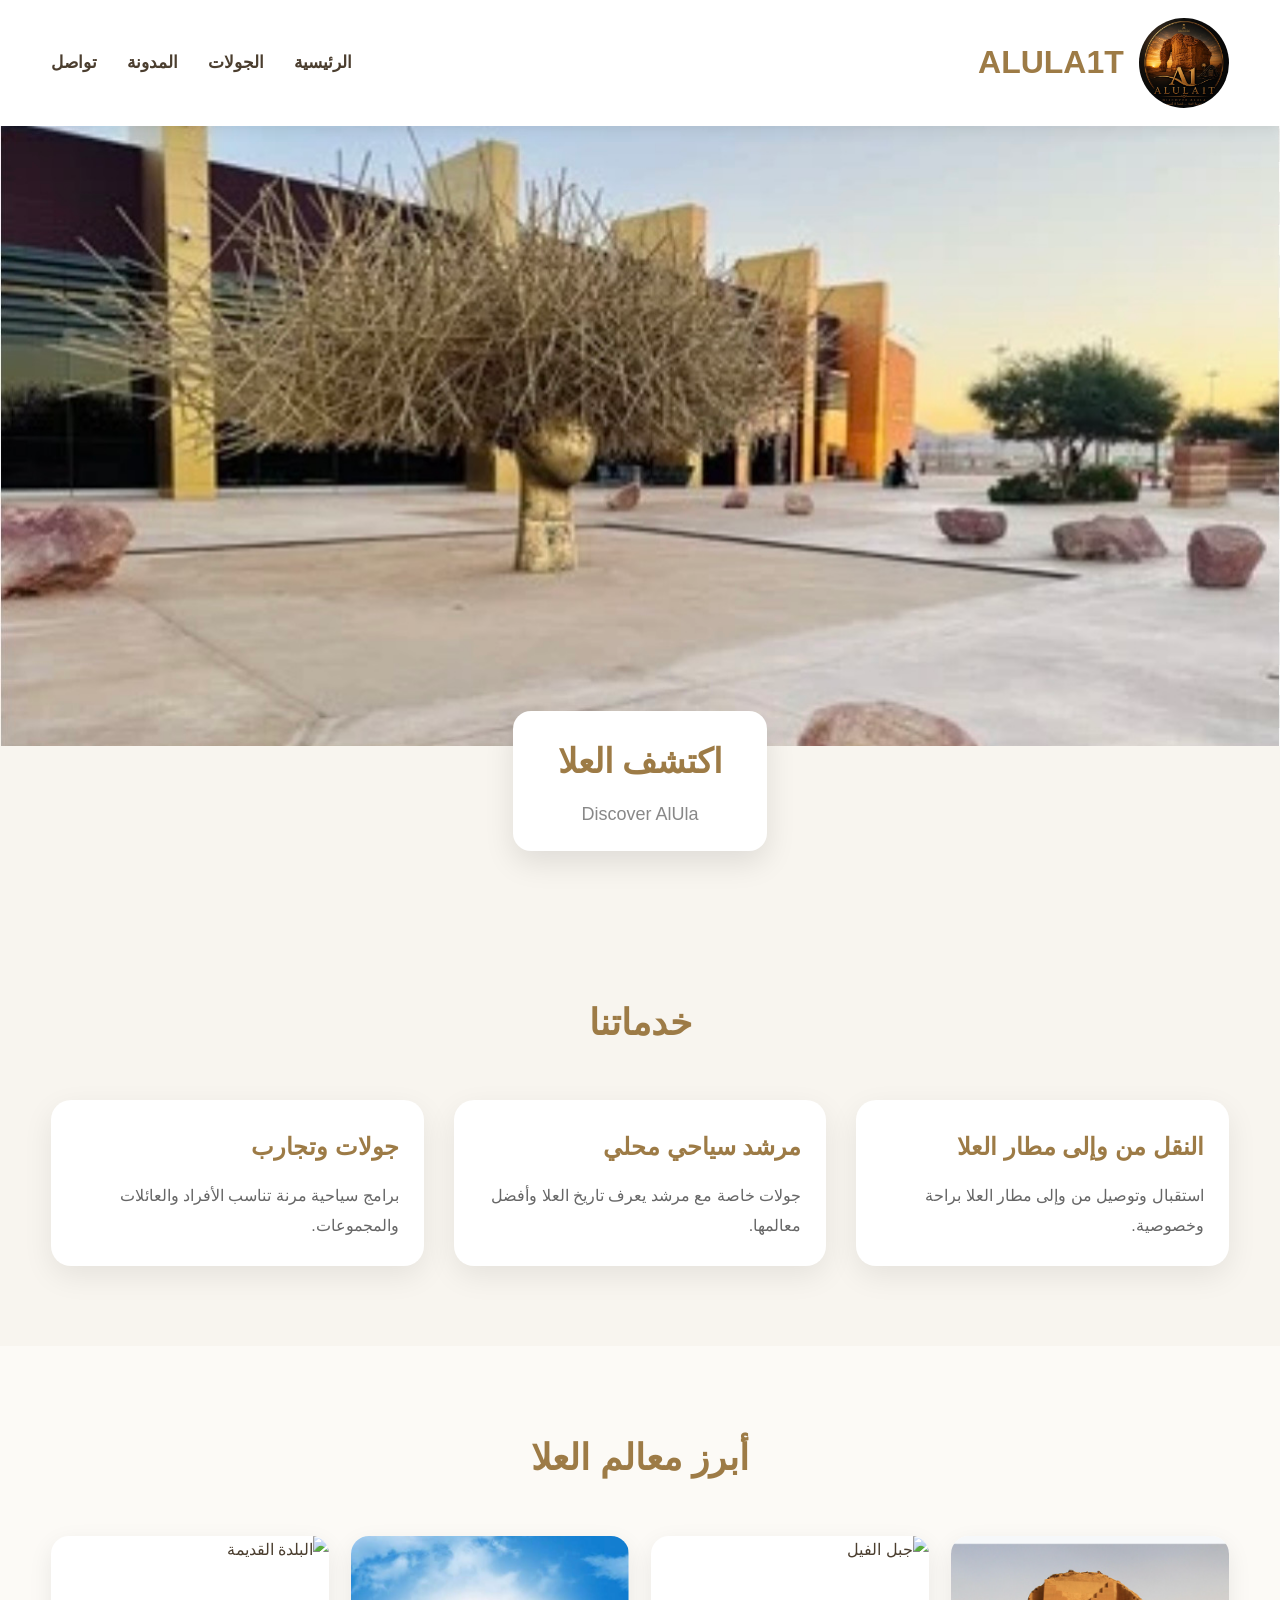
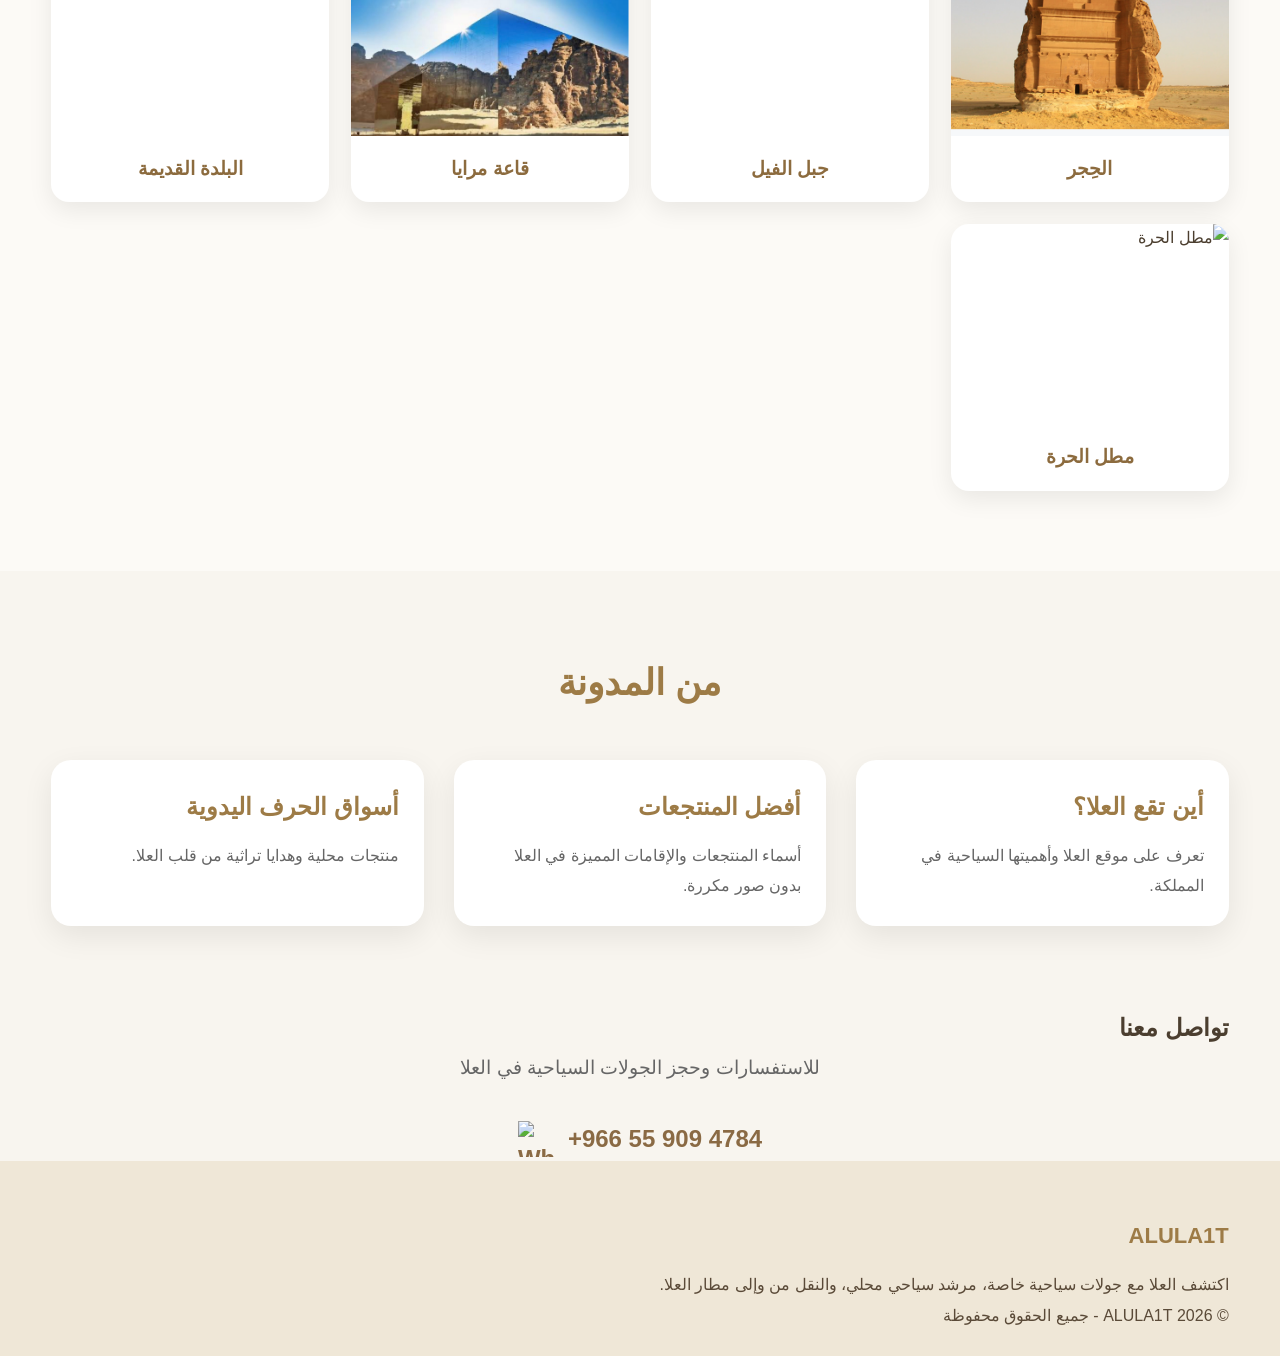
==== commit 942435e7: "Update index.html" ====
--- a/index.html
+++ b/index.html
@@ -1,465 +1,99 @@
 <!DOCTYPE html>
 <html lang="ar" dir="rtl">
-
 <head>
-
 <meta charset="UTF-8">
-
 <meta name="viewport" content="width=device-width, initial-scale=1.0">
-
 <title>ALULA1T | اكتشف العلا</title>
-
-<meta name="description"
-content="اكتشف العلا مع مرشد سياحي محلي، النقل من وإلى مطار العلا، وأفضل الجولات السياحية.">
-
-<meta name="keywords"
-content="العلا, AlUla, جولات العلا, مطار العلا, مرشد سياحي, الحِجر, جبل الفيل">
-
+<meta name="description" content="اكتشف العلا مع ALULA1T: جولات سياحية، مرشد محلي، النقل من وإلى مطار العلا، ومعالم تاريخية وطبيعية.">
 <link rel="stylesheet" href="style.css">
-
 </head>
 
 <body>
 
 <header class="site-header">
-
 <div class="container nav">
-
 <a href="index.html" class="brand">
-
-<img src="IMG_4136.jpeg" alt="ALULA1T">
-
+<img src="IMG_4136.jpeg" alt="ALULA1T Logo">
 <span>ALULA1T</span>
-
 </a>
 
 <nav class="menu">
-
 <a href="index.html">الرئيسية</a>
-
 <a href="tours.html">الجولات</a>
-
 <a href="blog.html">المدونة</a>
-
 <a href="#contact">تواصل</a>
-
 </nav>
-
 </div>
-
 </header>
 
 <section class="hero">
-
 <img src="IMG_4210.jpeg" alt="مطار العلا">
-
 </section>
 
 <section class="discover">
-
 <div class="discover-box">
-
 <h1>اكتشف العلا</h1>
-
 <p>Discover AlUla</p>
-
 </div>
-
 </section>
 
 <section class="section">
-
 <div class="container">
-
 <h2>خدماتنا</h2>
 
-<div class="cards">
+<div class="cards text-only">
+<div class="card"><div class="card-content"><h3>النقل من وإلى مطار العلا</h3><p>استقبال وتوصيل من وإلى مطار العلا براحة وخصوصية.</p></div></div>
+<div class="card"><div class="card-content"><h3>مرشد سياحي محلي</h3><p>جولات خاصة مع مرشد يعرف تاريخ العلا وأفضل معالمها.</p></div></div>
+<div class="card"><div class="card-content"><h3>جولات وتجارب</h3><p>برامج سياحية مرنة تناسب الأفراد والعائلات والمجموعات.</p></div></div>
+</div>
+</div>
+</section>
 
-<div class="card">
-
-<img src="IMG_4210.jpeg" alt="النقل من وإلى المطار">
-
-<div class="card-content">
-
-<h3>النقل من وإلى مطار العلا</h3>
-
-<p>
-
-استقبال وتوصيل من وإلى مطار العلا بسيارات مريحة مع الالتزام بمواعيد الرحلات.
-
-</p>
-
-</div>
-
-</div>
-
-<div class="card">
-
-<img src="IMG_3862.png" alt="مرشد سياحي">
-
-<div class="card-content">
-
-<h3>مرشد سياحي محلي</h3>
-
-<p>
-
-جولات خاصة مع مرشد محلي يقدم معلومات عن تاريخ العلا وأبرز معالمها.
-
-</p>
-
-</div>
-
-</div>
-
-<div class="card">
-
-<img src="IMG_3857.png" alt="جولات صحراوية">
-
-<div class="card-content">
-
-<h3>جولات وتجارب</h3>
-
-<p>
-
-تنظيم برامج سياحية مرنة تناسب الأفراد والعائلات داخل العلا.
-
-</p>
-
-</div>
-
-</div>
-
-</div>
-
-</div>
-
-</section>
 <section class="section soft">
-
 <div class="container">
-
 <h2>أبرز معالم العلا</h2>
 
 <div class="gallery">
-
-<div class="gallery-item">
-
-<img src="IMG_4078.png" alt="الحِجر">
-
-<span>الحِجر</span>
-
+<div class="gallery-item"><img src="IMG_4078.png" alt="الحجر"><span>الحِجر</span></div>
+<div class="gallery-item"><img src="IMG_4077.png" alt="جبل الفيل"><span>جبل الفيل</span></div>
+<div class="gallery-item"><img src="IMG_4080.jpeg" alt="قاعة مرايا"><span>قاعة مرايا</span></div>
+<div class="gallery-item"><img src="IMG_4079.png" alt="البلدة القديمة"><span>البلدة القديمة</span></div>
+<div class="gallery-item"><img src="IMG_3862.png" alt="مطل الحرة"><span>مطل الحرة</span></div>
 </div>
-
-<div class="gallery-item">
-
-<img src="IMG_4077.png" alt="جبل الفيل">
-
-<span>جبل الفيل</span>
-
 </div>
-
-<div class="gallery-item">
-
-<img src="IMG_4080.jpeg" alt="قاعة مرايا">
-
-<span>قاعة مرايا</span>
-
-</div>
-
-<div class="gallery-item">
-
-<img src="IMG_4079.png" alt="البلدة القديمة">
-
-<span>البلدة القديمة</span>
-
-</div>
-
-<div class="gallery-item">
-
-<img src="IMG_3862.png" alt="مطل الحرة">
-
-<span>مطل الحرة</span>
-
-</div>
-
-</div>
-
-</div>
-
 </section>
 
 <section class="section">
+<div class="container">
+<h2>من المدونة</h2>
 
-<div class="container">
-
-<h2>منتجعات وإقامات مميزة</h2>
-
-<div class="cards">
-
-<div class="card">
-
-<img src="IMG_4080.jpeg" alt="Banyan Tree AlUla">
-
-<div class="card-content">
-
-<h3>Banyan Tree AlUla</h3>
-
-<p>
-منتجع فاخر في وادي عشار، يتميز بالخصوصية والإطلالات الصحراوية الهادئة.
-</p>
-
+<div class="cards text-only">
+<a class="card" href="blog.html"><div class="card-content"><h3>أين تقع العلا؟</h3><p>تعرف على موقع العلا وأهميتها السياحية في المملكة.</p></div></a>
+<a class="card" href="blog.html"><div class="card-content"><h3>أفضل المنتجعات</h3><p>أسماء المنتجعات والإقامات المميزة في العلا بدون صور مكررة.</p></div></a>
+<a class="card" href="blog.html"><div class="card-content"><h3>أسواق الحرف اليدوية</h3><p>منتجات محلية وهدايا تراثية من قلب العلا.</p></div></a>
 </div>
-
 </div>
-
-<div class="card">
-
-<img src="IMG_4079.png" alt="Our Habitas AlUla">
-
-<div class="card-content">
-
-<h3>Our Habitas AlUla</h3>
-
-<p>
-منتجع يجمع بين التصميم العصري والطبيعة الصحراوية، ويوفر تجربة إقامة مميزة.
-</p>
-
-</div>
-
-</div>
-
-<div class="card">
-
-<img src="IMG_4077.png" alt="Dar Tantora">
-
-<div class="card-content">
-
-<h3>Dar Tantora</h3>
-
-<p>
-إقامة تراثية في قلب البلدة القديمة تمنح الزائر تجربة مستوحاة من تاريخ العلا.
-</p>
-
-</div>
-
-</div>
-
-<div class="card">
-
-<img src="IMG_4210.jpeg" alt="Shaden Resort">
-
-<div class="card-content">
-
-<h3>Shaden Resort</h3>
-
-<p>
-منتجع قريب من أبرز المعالم السياحية ويوفر إقامة مريحة في أجواء طبيعية.
-</p>
-
-</div>
-
-</div>
-
-</div>
-
-</div>
-
-</section>
-<section class="section soft">
-
-<div class="container">
-
-<h2>اكتشف العلا</h2>
-
-<div class="cards">
-
-<div class="card">
-
-<img src="IMG_4078.png" alt="الحِجر">
-
-<div class="card-content">
-
-<h3>تاريخ عريق</h3>
-
-<p>
-تضم العلا أول موقع سعودي مسجل في قائمة التراث العالمي لليونسكو، وتحتضن آثاراً تعود لآلاف السنين.
-</p>
-
-</div>
-
-</div>
-
-<div class="card">
-
-<img src="IMG_4080.jpeg" alt="مرايا">
-
-<div class="card-content">
-
-<h3>فعاليات عالمية</h3>
-
-<p>
-تستضيف العلا فعاليات ثقافية وفنية ورياضية على مدار العام، وتعد قاعة مرايا من أبرز معالمها الحديثة.
-</p>
-
-</div>
-
-</div>
-
-<div class="card">
-
-<img src="IMG_4079.png" alt="البلدة القديمة">
-
-<div class="card-content">
-
-<h3>البلدة القديمة</h3>
-
-<p>
-تتميز البلدة القديمة بممراتها التاريخية وأسواقها ومقاهيها التي تمنح الزائر تجربة تراثية فريدة.
-</p>
-
-</div>
-
-</div>
-
-</div>
-
-</div>
-
 </section>
 
-<section class="section">
-
+<section class="contact" id="contact">
 <div class="container">
-
-<h2>معلومات عن العلا</h2>
-
-<p class="lead">
-
-تقع العلا في شمال غرب المملكة العربية السعودية ضمن منطقة المدينة المنورة، وتعد من أهم الوجهات السياحية والثقافية في المملكة، لما تضمه من مواقع أثرية وطبيعية وتجارب سياحية متنوعة.
-
-</p>
-
-</div>
-
-</section>
-
-<section class="section soft">
-
-<div class="container">
-
-<h2>الأسواق والحرف اليدوية</h2>
-
-<div class="cards">
-
-<div class="card">
-
-<img src="IMG_4079.png" alt="الحرف اليدوية">
-
-<div class="card-content">
-
-<h3>الحرف اليدوية</h3>
-
-<p>
-تشتهر العلا بالمنتجات المحلية والمشغولات اليدوية والهدايا المستوحاة من تراث المنطقة.
-</p>
-
-</div>
-
-</div>
-
-<div class="card">
-
-<img src="IMG_4078.png" alt="الأسواق">
-
-<div class="card-content">
-
-<h3>الأسواق التراثية</h3>
-
-<p>
-يمكن للزوار الاستمتاع بالتجول في الأسواق التقليدية وشراء المنتجات المحلية والهدايا التذكارية.
-</p>
-
-</div>
-
-</div>
-
-</div>
-
-</div>
-
-</section>
-<section class="section">
-
-<div class="container">
-
 <h2>تواصل معنا</h2>
-
-<p class="lead">
-
-للحجز والاستفسار عن الجولات السياحية وخدمة النقل من وإلى مطار العلا، يمكنك التواصل عبر واتساب.
-
-</p>
+<p class="lead">للاستفسارات وحجز الجولات السياحية في العلا</p>
 
 <div class="whatsapp-line">
-
 <img src="https://upload.wikimedia.org/wikipedia/commons/6/6b/WhatsApp.svg" alt="WhatsApp">
-
 <span dir="ltr">+966 55 909 4784</span>
-
 </div>
-
 </div>
-
 </section>
 
 <footer>
-
-<div class="container footer-grid">
-
-<div>
-
+<div class="container">
 <h3>ALULA1T</h3>
-
-<p>
-
-جولات سياحية خاصة في العلا مع مرشد سياحي محلي، وخدمة النقل من وإلى مطار العلا.
-
-</p>
-
+<p>اكتشف العلا مع جولات سياحية خاصة، مرشد سياحي محلي، والنقل من وإلى مطار العلا.</p>
+<p>© 2026 ALULA1T - جميع الحقوق محفوظة</p>
 </div>
-
-<div>
-
-<h3>روابط سريعة</h3>
-
-<p><a href="index.html">الرئيسية</a></p>
-
-<p><a href="tours.html">الجولات</a></p>
-
-<p><a href="blog.html">المدونة</a></p>
-
-</div>
-
-<div>
-
-<h3>العلا</h3>
-
-<p>المملكة العربية السعودية</p>
-
-<p>منطقة المدينة المنورة</p>
-
-</div>
-
-</div>
-
-<div style="text-align:center;margin-top:30px;border-top:1px solid #ddd;padding-top:20px;">
-
-<p>© 2026 ALULA1T. جميع الحقوق محفوظة.</p>
-
-</div>
-
 </footer>
 
 </body>
-
 </html>
--- a/style.css
+++ b/style.css
@@ -1,6 +1,6 @@
-/* =========================
-   ALULA1T - STYLE.CSS
-========================= */
+/* ====================================
+   ALULA1T
+==================================== */
 
 *{
 margin:0;
@@ -8,287 +8,506 @@
 box-sizing:border-box;
 }
 
+html{
+scroll-behavior:smooth;
+}
+
 body{
-font-family:Tahoma,Arial,sans-serif;
-background:#F7F3EC;
-color:#3d3123;
+
+font-family:'Tahoma',sans-serif;
+
+background:#F8F5EF;
+
+color:#4B3E2F;
+
 line-height:1.8;
+
+}
+
+img{
+
+max-width:100%;
+
+display:block;
+
 }
 
 a{
+
 text-decoration:none;
+
 color:inherit;
-}
-
-img{
-max-width:100%;
+
+}
+
+.container{
+
+width:92%;
+
+max-width:1280px;
+
+margin:auto;
+
+}
+
+/* ================= HEADER ================= */
+
+.site-header{
+
+background:#ffffff;
+
+position:sticky;
+
+top:0;
+
+z-index:999;
+
+box-shadow:0 3px 15px rgba(0,0,0,.08);
+
+}
+
+.nav{
+
+display:flex;
+
+justify-content:space-between;
+
+align-items:center;
+
+padding:18px 0;
+
+}
+
+.brand{
+
+display:flex;
+
+align-items:center;
+
+gap:15px;
+
+font-size:32px;
+
+font-weight:bold;
+
+color:#9D7B46;
+
+}
+
+.brand img{
+
+width:90px;
+
+height:90px;
+
+border-radius:50%;
+
+object-fit:cover;
+
+}
+
+.menu{
+
+display:flex;
+
+gap:30px;
+
+}
+
+.menu a{
+
+font-size:17px;
+
+font-weight:600;
+
+transition:.3s;
+
+}
+
+.menu a:hover{
+
+color:#B88A3D;
+
+}
+
+/* ================= HERO ================= */
+
+.hero{
+
+width:100%;
+
+}
+
+.hero img{
+
+width:100%;
+
+height:620px;
+
+object-fit:cover;
+
 display:block;
-}
-
-.container{
-width:92%;
-max-width:1200px;
+
+}
+
+/* ================= DISCOVER ================= */
+
+.discover{
+
+display:flex;
+
+justify-content:center;
+
+margin-top:-35px;
+
+margin-bottom:60px;
+
+}
+
+.discover-box{
+
+background:#ffffff;
+
+padding:20px 45px;
+
+border-radius:18px;
+
+box-shadow:0 12px 30px rgba(0,0,0,.10);
+
+text-align:center;
+
+}
+
+.discover-box h1{
+
+font-size:34px;
+
+color:#9D7B46;
+
+margin-bottom:6px;
+
+}
+
+.discover-box p{
+
+font-size:18px;
+
+color:#888;
+
+}
+/* ================= SECTIONS ================= */
+
+.section{
+
+padding:80px 0;
+
+}
+
+.soft{
+
+background:#FCFAF6;
+
+}
+
+.section h2{
+
+text-align:center;
+
+font-size:36px;
+
+color:#9D7B46;
+
+margin-bottom:45px;
+
+font-weight:700;
+
+}
+
+.lead{
+
+max-width:900px;
+
 margin:auto;
-}
-
-/* =========================
-HEADER
-========================= */
-
-.site-header{
+
+text-align:center;
+
+font-size:19px;
+
+color:#666;
+
+line-height:2;
+
+}
+
+/* ================= CARDS ================= */
+
+.cards{
+
+display:grid;
+
+grid-template-columns:repeat(auto-fit,minmax(300px,1fr));
+
+gap:30px;
+
+}
+
+.card{
+
 background:#ffffff;
-box-shadow:0 2px 15px rgba(0,0,0,.08);
-position:sticky;
-top:0;
-z-index:999;
-}
-
-.nav{
-display:flex;
-justify-content:space-between;
-align-items:center;
-padding:18px 0;
-}
-
-.brand{
-display:flex;
-align-items:center;
-gap:15px;
-font-size:32px;
-font-weight:bold;
-color:#9B7A43;
-}
-
-.brand img{
-width:85px;
-height:85px;
-border-radius:50%;
+
+border-radius:20px;
+
+overflow:hidden;
+
+box-shadow:0 10px 30px rgba(0,0,0,.08);
+
+transition:.35s;
+
+}
+
+.card:hover{
+
+transform:translateY(-8px);
+
+box-shadow:0 18px 40px rgba(0,0,0,.15);
+
+}
+
+.card img{
+
+width:100%;
+
+height:230px;
+
 object-fit:cover;
-}
-
-.menu{
-display:flex;
-gap:30px;
-}
-
-.menu a{
-font-size:17px;
-font-weight:600;
+
+}
+
+.card-content{
+
+padding:25px;
+
+}
+
+.card-content h3{
+
+font-size:24px;
+
+color:#9D7B46;
+
+margin-bottom:12px;
+
+}
+
+.card-content p{
+
+font-size:16px;
+
+color:#666;
+
+line-height:1.9;
+
+}
+
+/* ================= GALLERY ================= */
+
+.gallery{
+
+display:grid;
+
+grid-template-columns:repeat(auto-fit,minmax(220px,1fr));
+
+gap:22px;
+
+}
+
+.gallery-item{
+
+background:#ffffff;
+
+border-radius:18px;
+
+overflow:hidden;
+
+box-shadow:0 8px 25px rgba(0,0,0,.08);
+
 transition:.3s;
-}
-
-.menu a:hover{
-color:#b48b45;
-}
-
-/* =========================
-HERO
-========================= */
-
-.hero img{
+
+}
+
+.gallery-item:hover{
+
+transform:translateY(-6px);
+
+}
+
+.gallery-item img{
+
 width:100%;
-height:620px;
+
+height:200px;
+
 object-fit:cover;
-}
-
-/* =========================
-DISCOVER
-========================= */
-
-.discover{
-display:flex;
-justify-content:center;
-margin-top:-35px;
-margin-bottom:55px;
-}
-
-.discover-box{
-background:#ffffff;
-padding:20px 45px;
-border-radius:18px;
-box-shadow:0 12px 35px rgba(0,0,0,.10);
+
+}
+
+.gallery-item span{
+
+display:block;
+
+padding:16px;
+
 text-align:center;
-}
-
-.discover-box h1{
-font-size:34px;
-color:#9B7A43;
-margin-bottom:5px;
-}
-
-.discover-box p{
-font-size:18px;
-color:#777;
-}
-
-/* =========================
-SECTION
-========================= */
-
-.section{
-padding:70px 0;
-}
-
-.section h2{
-text-align:center;
-font-size:34px;
-margin-bottom:35px;
-color:#9B7A43;
-}
-
-.soft{
-background:#FCFAF6;
-}
-
-/* =========================
-CARDS
-========================= */
-
-.cards{
-display:grid;
-grid-template-columns:repeat(auto-fit,minmax(300px,1fr));
-gap:28px;
-}
-
-.card{
-background:#fff;
-border-radius:18px;
-overflow:hidden;
-box-shadow:0 10px 30px rgba(0,0,0,.08);
-transition:.3s;
-}
-
-.card:hover{
-transform:translateY(-8px);
-}
-
-.card img{
-width:100%;
-height:230px;
-object-fit:cover;
-}
-
-.card-content{
-padding:22px;
-}
-
-.card-content h3{
-margin-bottom:10px;
-color:#8a6939;
-font-size:24px;
-}
-
-.card-content p{
-color:#666;
-}
-
-/* =========================
-GALLERY
-========================= */
-
-.gallery{
-display:grid;
-grid-template-columns:repeat(auto-fit,minmax(220px,1fr));
-gap:20px;
-}
-
-.gallery-item{
-background:#fff;
-border-radius:18px;
-overflow:hidden;
-box-shadow:0 8px 25px rgba(0,0,0,.08);
-}
-
-.gallery-item img{
-height:210px;
-width:100%;
-object-fit:cover;
-}
-
-.gallery-item span{
-display:block;
-padding:18px;
-font-size:20px;
-font-weight:bold;
-text-align:center;
-color:#8a6939;
-}
-
-/* =========================
-CONTACT
-========================= */
-
-.contact{
-padding:60px 0;
-}
+
+font-weight:700;
+
+font-size:19px;
+
+color:#8C6B3E;
+
+}
+/* ================= CONTACT ================= */
 
 .whatsapp-line{
 display:flex;
 justify-content:center;
 align-items:center;
-gap:12px;
-font-size:22px;
-font-weight:bold;
+gap:14px;
+margin-top:30px;
+font-size:24px;
+font-weight:700;
 color:#8A6A44;
+direction:ltr;
 }
 
 .whatsapp-line img{
-width:32px;
-height:32px;
-}
-
-/* =========================
-FOOTER
-========================= */
+width:36px;
+height:36px;
+}
+
+/* ================= FOOTER ================= */
 
 footer{
 background:#EFE7D7;
-padding:30px;
-text-align:center;
-font-size:15px;
-color:#666;
-margin-top:40px;
-}
-
-/* =========================
-MOBILE
-========================= */
+padding:55px 0 25px;
+color:#5A4A38;
+}
+
+.footer-grid{
+display:grid;
+grid-template-columns:repeat(auto-fit,minmax(230px,1fr));
+gap:30px;
+}
+
+footer h3{
+color:#9D7B46;
+font-size:22px;
+margin-bottom:15px;
+}
+
+footer p,
+footer a{
+font-size:16px;
+color:#5A4A38;
+line-height:1.9;
+}
+
+/* ================= MOBILE ================= */
 
 @media(max-width:768px){
 
 .nav{
 flex-direction:column;
+gap:14px;
+text-align:center;
+}
+
+.brand{
+font-size:28px;
+}
+
+.brand img{
+width:78px;
+height:78px;
 }
 
 .menu{
+gap:18px;
 flex-wrap:wrap;
 justify-content:center;
-gap:18px;
-}
-
-.brand img{
-width:70px;
-height:70px;
-}
-
-.brand{
-font-size:26px;
+}
+
+.menu a{
+font-size:15px;
 }
 
 .hero img{
-height:300px;
+height:320px;
+}
+
+.discover{
+margin-top:-28px;
+margin-bottom:45px;
 }
 
 .discover-box{
-width:90%;
+width:88%;
+padding:16px 25px;
 }
 
 .discover-box h1{
-font-size:28px;
+font-size:27px;
+}
+
+.discover-box p{
+font-size:16px;
+}
+
+.section{
+padding:55px 0;
 }
 
 .section h2{
 font-size:28px;
+margin-bottom:30px;
+}
+
+.cards{
+grid-template-columns:1fr;
+gap:24px;
+}
+
+.card img{
+height:220px;
+}
+
+.gallery{
+grid-template-columns:1fr 1fr;
+gap:16px;
+}
+
+.gallery-item img{
+height:160px;
+}
+
+.whatsapp-line{
+font-size:20px;
+}
+
+footer{
+text-align:center;
+}
+
+}
+
+@media(max-width:430px){
+
+.gallery{
+grid-template-columns:1fr;
+}
+
+.hero img{
+height:280px;
 }
 
 }
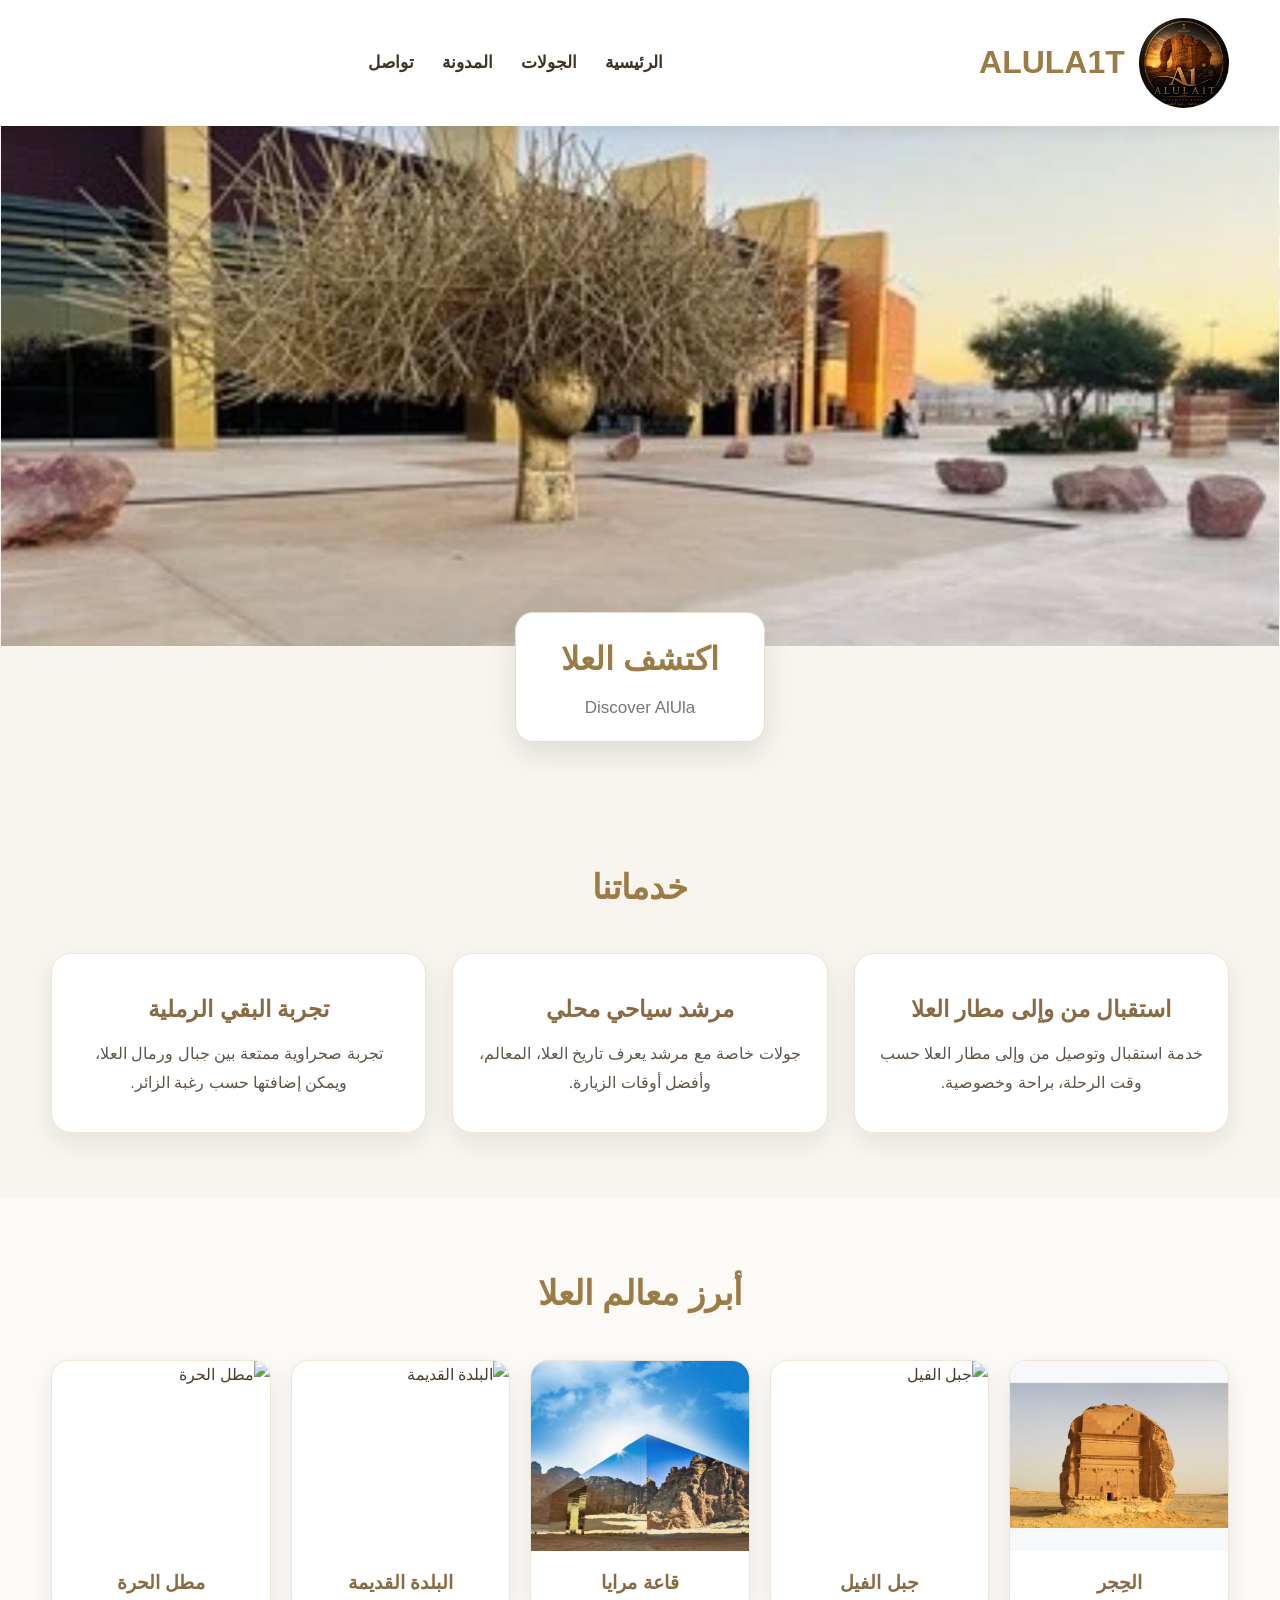
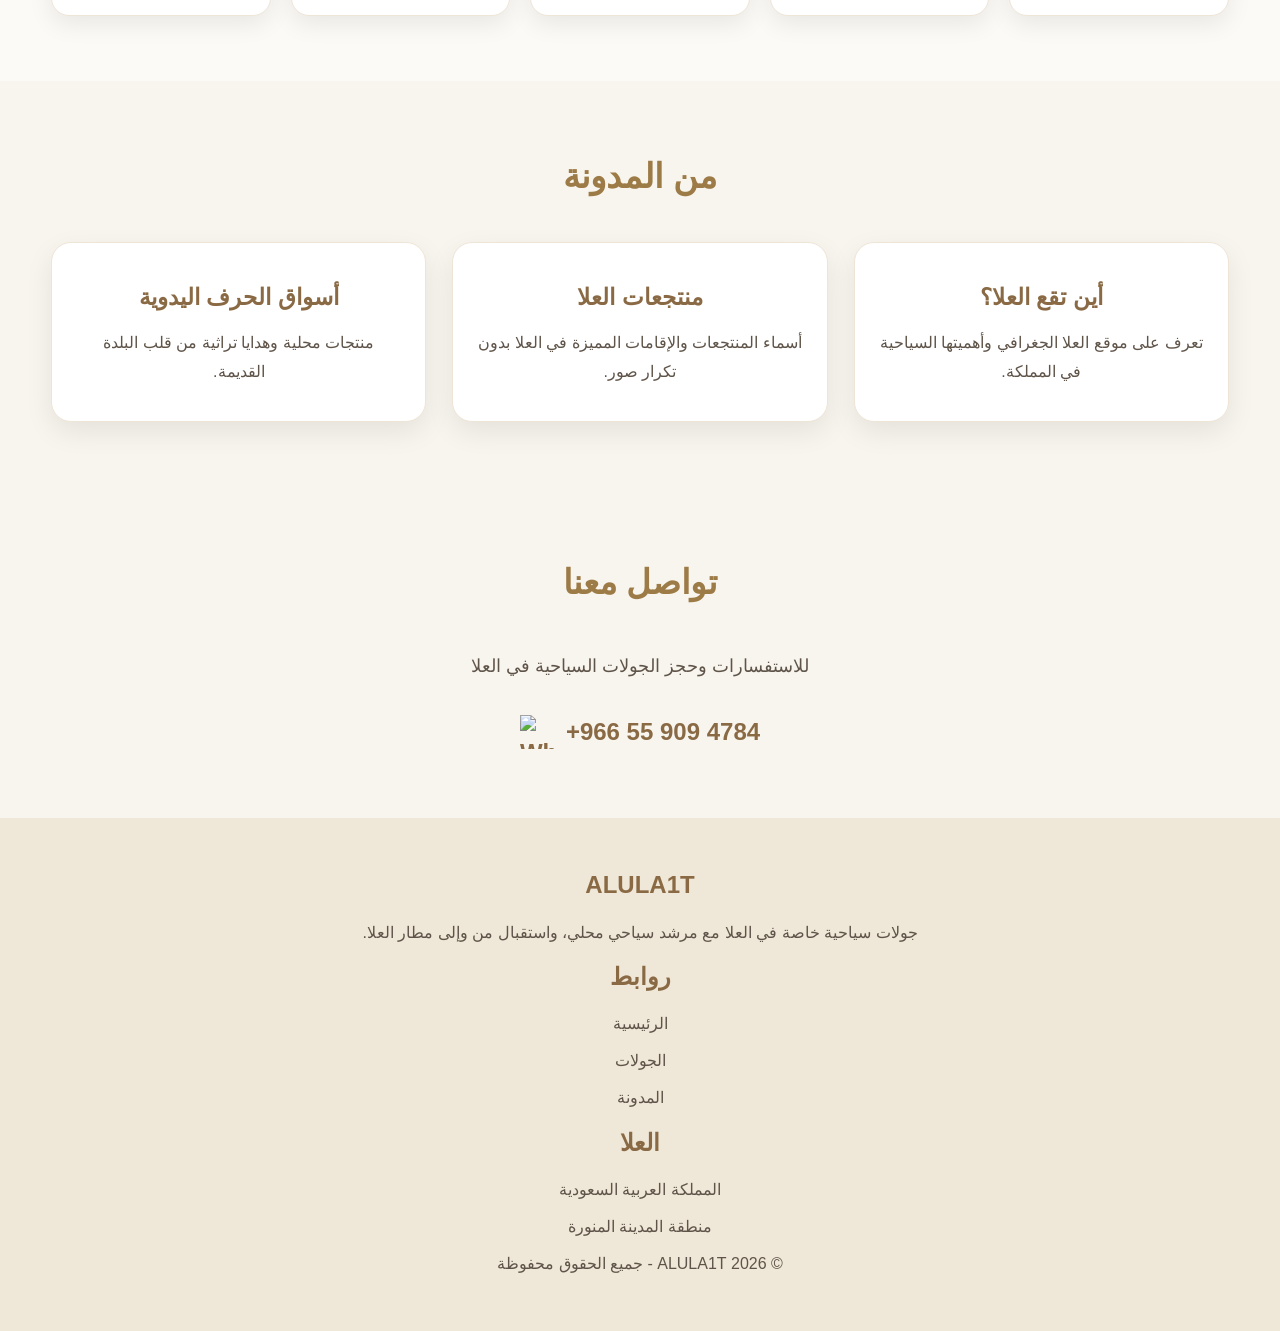
==== commit 43729f93: "Update index.html" ====
--- a/index.html
+++ b/index.html
@@ -4,7 +4,7 @@
 <meta charset="UTF-8">
 <meta name="viewport" content="width=device-width, initial-scale=1.0">
 <title>ALULA1T | اكتشف العلا</title>
-<meta name="description" content="اكتشف العلا مع ALULA1T: جولات سياحية، مرشد محلي، النقل من وإلى مطار العلا، ومعالم تاريخية وطبيعية.">
+<meta name="description" content="اكتشف العلا مع ALULA1T: جولات سياحية، مرشد محلي، استقبال من وإلى مطار العلا، ومعالم تاريخية وطبيعية.">
 <link rel="stylesheet" href="style.css">
 </head>
 
@@ -23,6 +23,8 @@
 <a href="blog.html">المدونة</a>
 <a href="#contact">تواصل</a>
 </nav>
+
+<div id="google_translate_element"></div>
 </div>
 </header>
 
@@ -42,9 +44,28 @@
 <h2>خدماتنا</h2>
 
 <div class="cards text-only">
-<div class="card"><div class="card-content"><h3>النقل من وإلى مطار العلا</h3><p>استقبال وتوصيل من وإلى مطار العلا براحة وخصوصية.</p></div></div>
-<div class="card"><div class="card-content"><h3>مرشد سياحي محلي</h3><p>جولات خاصة مع مرشد يعرف تاريخ العلا وأفضل معالمها.</p></div></div>
-<div class="card"><div class="card-content"><h3>جولات وتجارب</h3><p>برامج سياحية مرنة تناسب الأفراد والعائلات والمجموعات.</p></div></div>
+
+<div class="card">
+<div class="card-content">
+<h3>استقبال من وإلى مطار العلا</h3>
+<p>خدمة استقبال وتوصيل من وإلى مطار العلا حسب وقت الرحلة، براحة وخصوصية.</p>
+</div>
+</div>
+
+<div class="card">
+<div class="card-content">
+<h3>مرشد سياحي محلي</h3>
+<p>جولات خاصة مع مرشد يعرف تاريخ العلا، المعالم، وأفضل أوقات الزيارة.</p>
+</div>
+</div>
+
+<div class="card">
+<div class="card-content">
+<h3>تجربة البقي الرملية</h3>
+<p>تجربة صحراوية ممتعة بين جبال ورمال العلا، ويمكن إضافتها حسب رغبة الزائر.</p>
+</div>
+</div>
+
 </div>
 </div>
 </section>
@@ -54,12 +75,13 @@
 <h2>أبرز معالم العلا</h2>
 
 <div class="gallery">
-<div class="gallery-item"><img src="IMG_4078.png" alt="الحجر"><span>الحِجر</span></div>
+<div class="gallery-item"><img src="IMG_4078.png" alt="الحِجر"><span>الحِجر</span></div>
 <div class="gallery-item"><img src="IMG_4077.png" alt="جبل الفيل"><span>جبل الفيل</span></div>
 <div class="gallery-item"><img src="IMG_4080.jpeg" alt="قاعة مرايا"><span>قاعة مرايا</span></div>
 <div class="gallery-item"><img src="IMG_4079.png" alt="البلدة القديمة"><span>البلدة القديمة</span></div>
 <div class="gallery-item"><img src="IMG_3862.png" alt="مطل الحرة"><span>مطل الحرة</span></div>
 </div>
+
 </div>
 </section>
 
@@ -68,9 +90,28 @@
 <h2>من المدونة</h2>
 
 <div class="cards text-only">
-<a class="card" href="blog.html"><div class="card-content"><h3>أين تقع العلا؟</h3><p>تعرف على موقع العلا وأهميتها السياحية في المملكة.</p></div></a>
-<a class="card" href="blog.html"><div class="card-content"><h3>أفضل المنتجعات</h3><p>أسماء المنتجعات والإقامات المميزة في العلا بدون صور مكررة.</p></div></a>
-<a class="card" href="blog.html"><div class="card-content"><h3>أسواق الحرف اليدوية</h3><p>منتجات محلية وهدايا تراثية من قلب العلا.</p></div></a>
+
+<a class="card" href="blog.html">
+<div class="card-content">
+<h3>أين تقع العلا؟</h3>
+<p>تعرف على موقع العلا الجغرافي وأهميتها السياحية في المملكة.</p>
+</div>
+</a>
+
+<a class="card" href="blog.html">
+<div class="card-content">
+<h3>منتجعات العلا</h3>
+<p>أسماء المنتجعات والإقامات المميزة في العلا بدون تكرار صور.</p>
+</div>
+</a>
+
+<a class="card" href="blog.html">
+<div class="card-content">
+<h3>أسواق الحرف اليدوية</h3>
+<p>منتجات محلية وهدايا تراثية من قلب البلدة القديمة.</p>
+</div>
+</a>
+
 </div>
 </div>
 </section>
@@ -88,12 +129,41 @@
 </section>
 
 <footer>
-<div class="container">
+<div class="container footer-grid">
+
+<div>
 <h3>ALULA1T</h3>
-<p>اكتشف العلا مع جولات سياحية خاصة، مرشد سياحي محلي، والنقل من وإلى مطار العلا.</p>
-<p>© 2026 ALULA1T - جميع الحقوق محفوظة</p>
+<p>جولات سياحية خاصة في العلا مع مرشد سياحي محلي، واستقبال من وإلى مطار العلا.</p>
 </div>
+
+<div>
+<h3>روابط</h3>
+<p><a href="index.html">الرئيسية</a></p>
+<p><a href="tours.html">الجولات</a></p>
+<p><a href="blog.html">المدونة</a></p>
+</div>
+
+<div>
+<h3>العلا</h3>
+<p>المملكة العربية السعودية</p>
+<p>منطقة المدينة المنورة</p>
+</div>
+
+</div>
+
+<p class="copyright">© 2026 ALULA1T - جميع الحقوق محفوظة</p>
 </footer>
+
+<script>
+function googleTranslateElementInit(){
+new google.translate.TranslateElement({
+pageLanguage:'ar',
+includedLanguages:'ar,en,zh-CN,fr,es,de,ru,ur,tr,id,ja,ko',
+layout:google.translate.TranslateElement.InlineLayout.SIMPLE
+}, 'google_translate_element');
+}
+</script>
+<script src="//translate.google.com/translate_a/element.js?cb=googleTranslateElementInit"></script>
 
 </body>
 </html>
--- a/style.css
+++ b/style.css
@@ -1,7 +1,3 @@
-/* ====================================
-   ALULA1T
-==================================== */
-
 *{
 margin:0;
 padding:0;
@@ -13,406 +9,272 @@
 }
 
 body{
-
-font-family:'Tahoma',sans-serif;
-
+font-family:Tahoma,Arial,sans-serif;
 background:#F8F5EF;
-
 color:#4B3E2F;
-
 line-height:1.8;
-
+}
+
+a{
+text-decoration:none;
+color:inherit;
 }
 
 img{
-
 max-width:100%;
-
 display:block;
-
-}
-
-a{
-
-text-decoration:none;
-
-color:inherit;
-
 }
 
 .container{
-
 width:92%;
-
-max-width:1280px;
-
+max-width:1200px;
 margin:auto;
-
-}
-
-/* ================= HEADER ================= */
+}
+
+/* Header */
 
 .site-header{
-
 background:#ffffff;
-
 position:sticky;
-
 top:0;
-
 z-index:999;
-
-box-shadow:0 3px 15px rgba(0,0,0,.08);
-
+box-shadow:0 3px 16px rgba(0,0,0,.08);
 }
 
 .nav{
-
-display:flex;
-
+display:flex;
 justify-content:space-between;
-
-align-items:center;
-
+align-items:center;
 padding:18px 0;
-
 }
 
 .brand{
-
-display:flex;
-
-align-items:center;
-
-gap:15px;
-
+display:flex;
+align-items:center;
+gap:14px;
 font-size:32px;
-
 font-weight:bold;
-
 color:#9D7B46;
-
 }
 
 .brand img{
-
 width:90px;
-
 height:90px;
-
 border-radius:50%;
-
 object-fit:cover;
-
 }
 
 .menu{
-
-display:flex;
-
-gap:30px;
-
+display:flex;
+gap:28px;
+align-items:center;
 }
 
 .menu a{
-
 font-size:17px;
-
 font-weight:600;
-
+color:#3E3327;
 transition:.3s;
-
 }
 
 .menu a:hover{
-
-color:#B88A3D;
-
-}
-
-/* ================= HERO ================= */
-
-.hero{
-
+color:#9D7B46;
+}
+
+/* Hero */
+
+.hero img{
 width:100%;
-
-}
-
-.hero img{
-
+height:520px;
+object-fit:cover;
+}
+
+/* Discover Box */
+
+.discover{
+display:flex;
+justify-content:center;
+margin-top:-34px;
+margin-bottom:50px;
+position:relative;
+z-index:5;
+}
+
+.discover-box{
+background:#fff;
+padding:18px 45px;
+border-radius:18px;
+box-shadow:0 12px 30px rgba(0,0,0,.10);
+text-align:center;
+border:1px solid #E8DDC8;
+}
+
+.discover-box h1{
+font-size:32px;
+color:#9D7B46;
+margin-bottom:4px;
+}
+
+.discover-box p{
+font-size:17px;
+color:#777;
+}
+
+/* Sections */
+
+.section,
+.contact{
+padding:65px 0;
+}
+
+.soft{
+background:#FCFAF6;
+}
+
+.section h2,
+.contact h2{
+text-align:center;
+font-size:34px;
+color:#9D7B46;
+margin-bottom:35px;
+}
+
+.lead{
+max-width:850px;
+margin:auto;
+text-align:center;
+font-size:18px;
+color:#5F5449;
+line-height:2;
+}
+
+/* Cards */
+
+.cards{
+display:grid;
+grid-template-columns:repeat(auto-fit,minmax(280px,1fr));
+gap:26px;
+}
+
+.card{
+background:#fff;
+border-radius:20px;
+overflow:hidden;
+box-shadow:0 10px 28px rgba(0,0,0,.08);
+border:1px solid #EFE5D6;
+transition:.3s;
+}
+
+.card:hover{
+transform:translateY(-6px);
+box-shadow:0 16px 36px rgba(0,0,0,.12);
+}
+
+.card img{
 width:100%;
-
-height:620px;
-
+height:220px;
 object-fit:cover;
-
+}
+
+.card-content{
+padding:24px;
+text-align:center;
+}
+
+.card-content h3{
+font-size:23px;
+color:#8A6A44;
+margin-bottom:10px;
+}
+
+.card-content p{
+font-size:16px;
+color:#5F5449;
+}
+
+.text-only .card{
+min-height:180px;
+display:flex;
+align-items:center;
+justify-content:center;
+}
+
+/* Gallery */
+
+.gallery{
+display:grid;
+grid-template-columns:repeat(auto-fit,minmax(210px,1fr));
+gap:20px;
+}
+
+.gallery-item{
+background:#fff;
+border-radius:18px;
+overflow:hidden;
+box-shadow:0 8px 24px rgba(0,0,0,.08);
+border:1px solid #EFE5D6;
+}
+
+.gallery-item img{
+width:100%;
+height:190px;
+object-fit:cover;
+}
+
+.gallery-item span{
 display:block;
-
-}
-
-/* ================= DISCOVER ================= */
-
-.discover{
-
-display:flex;
-
+text-align:center;
+font-size:19px;
+font-weight:bold;
+color:#8A6A44;
+padding:15px;
+}
+
+/* WhatsApp */
+
+.whatsapp-line{
+display:flex;
 justify-content:center;
-
-margin-top:-35px;
-
-margin-bottom:60px;
-
-}
-
-.discover-box{
-
-background:#ffffff;
-
-padding:20px 45px;
-
-border-radius:18px;
-
-box-shadow:0 12px 30px rgba(0,0,0,.10);
-
-text-align:center;
-
-}
-
-.discover-box h1{
-
-font-size:34px;
-
-color:#9D7B46;
-
-margin-bottom:6px;
-
-}
-
-.discover-box p{
-
-font-size:18px;
-
-color:#888;
-
-}
-/* ================= SECTIONS ================= */
-
-.section{
-
-padding:80px 0;
-
-}
-
-.soft{
-
-background:#FCFAF6;
-
-}
-
-.section h2{
-
-text-align:center;
-
-font-size:36px;
-
-color:#9D7B46;
-
-margin-bottom:45px;
-
-font-weight:700;
-
-}
-
-.lead{
-
-max-width:900px;
-
-margin:auto;
-
-text-align:center;
-
-font-size:19px;
-
-color:#666;
-
-line-height:2;
-
-}
-
-/* ================= CARDS ================= */
-
-.cards{
-
-display:grid;
-
-grid-template-columns:repeat(auto-fit,minmax(300px,1fr));
-
-gap:30px;
-
-}
-
-.card{
-
-background:#ffffff;
-
-border-radius:20px;
-
-overflow:hidden;
-
-box-shadow:0 10px 30px rgba(0,0,0,.08);
-
-transition:.35s;
-
-}
-
-.card:hover{
-
-transform:translateY(-8px);
-
-box-shadow:0 18px 40px rgba(0,0,0,.15);
-
-}
-
-.card img{
-
-width:100%;
-
-height:230px;
-
-object-fit:cover;
-
-}
-
-.card-content{
-
-padding:25px;
-
-}
-
-.card-content h3{
-
+align-items:center;
+gap:12px;
+direction:ltr;
+margin-top:26px;
 font-size:24px;
-
-color:#9D7B46;
-
-margin-bottom:12px;
-
-}
-
-.card-content p{
-
-font-size:16px;
-
-color:#666;
-
-line-height:1.9;
-
-}
-
-/* ================= GALLERY ================= */
-
-.gallery{
-
-display:grid;
-
-grid-template-columns:repeat(auto-fit,minmax(220px,1fr));
-
-gap:22px;
-
-}
-
-.gallery-item{
-
-background:#ffffff;
-
-border-radius:18px;
-
-overflow:hidden;
-
-box-shadow:0 8px 25px rgba(0,0,0,.08);
-
-transition:.3s;
-
-}
-
-.gallery-item:hover{
-
-transform:translateY(-6px);
-
-}
-
-.gallery-item img{
-
-width:100%;
-
-height:200px;
-
-object-fit:cover;
-
-}
-
-.gallery-item span{
-
-display:block;
-
-padding:16px;
-
-text-align:center;
-
-font-weight:700;
-
-font-size:19px;
-
-color:#8C6B3E;
-
-}
-/* ================= CONTACT ================= */
-
-.whatsapp-line{
-display:flex;
-justify-content:center;
-align-items:center;
-gap:14px;
-margin-top:30px;
-font-size:24px;
-font-weight:700;
+font-weight:bold;
 color:#8A6A44;
+}
+
+.whatsapp-line img{
+width:34px;
+height:34px;
+}
+
+.whatsapp-line span{
 direction:ltr;
-}
-
-.whatsapp-line img{
-width:36px;
-height:36px;
-}
-
-/* ================= FOOTER ================= */
+unicode-bidi:isolate;
+}
+
+/* Footer */
 
 footer{
 background:#EFE7D7;
-padding:55px 0 25px;
-color:#5A4A38;
-}
-
-.footer-grid{
-display:grid;
-grid-template-columns:repeat(auto-fit,minmax(230px,1fr));
-gap:30px;
+padding:45px 0;
+text-align:center;
+color:#5F5449;
 }
 
 footer h3{
-color:#9D7B46;
-font-size:22px;
-margin-bottom:15px;
-}
-
-footer p,
-footer a{
+font-size:24px;
+color:#8A6A44;
+margin-bottom:12px;
+}
+
+footer p{
 font-size:16px;
-color:#5A4A38;
-line-height:1.9;
-}
-
-/* ================= MOBILE ================= */
+margin:8px 0;
+}
+
+/* Mobile */
 
 @media(max-width:768px){
 
@@ -427,8 +289,8 @@
 }
 
 .brand img{
-width:78px;
-height:78px;
+width:82px;
+height:82px;
 }
 
 .menu{
@@ -438,21 +300,21 @@
 }
 
 .menu a{
-font-size:15px;
+font-size:16px;
 }
 
 .hero img{
-height:320px;
+height:280px;
 }
 
 .discover{
-margin-top:-28px;
-margin-bottom:45px;
+margin-top:-30px;
+margin-bottom:40px;
 }
 
 .discover-box{
 width:88%;
-padding:16px 25px;
+padding:16px 20px;
 }
 
 .discover-box h1{
@@ -463,51 +325,35 @@
 font-size:16px;
 }
 
-.section{
-padding:55px 0;
-}
-
-.section h2{
+.section,
+.contact{
+padding:48px 0;
+}
+
+.section h2,
+.contact h2{
 font-size:28px;
-margin-bottom:30px;
+margin-bottom:28px;
 }
 
 .cards{
 grid-template-columns:1fr;
-gap:24px;
 }
 
 .card img{
-height:220px;
+height:210px;
 }
 
 .gallery{
-grid-template-columns:1fr 1fr;
-gap:16px;
+grid-template-columns:1fr;
 }
 
 .gallery-item img{
-height:160px;
+height:210px;
 }
 
 .whatsapp-line{
 font-size:20px;
 }
 
-footer{
-text-align:center;
-}
-
-}
-
-@media(max-width:430px){
-
-.gallery{
-grid-template-columns:1fr;
-}
-
-.hero img{
-height:280px;
-}
-
 }
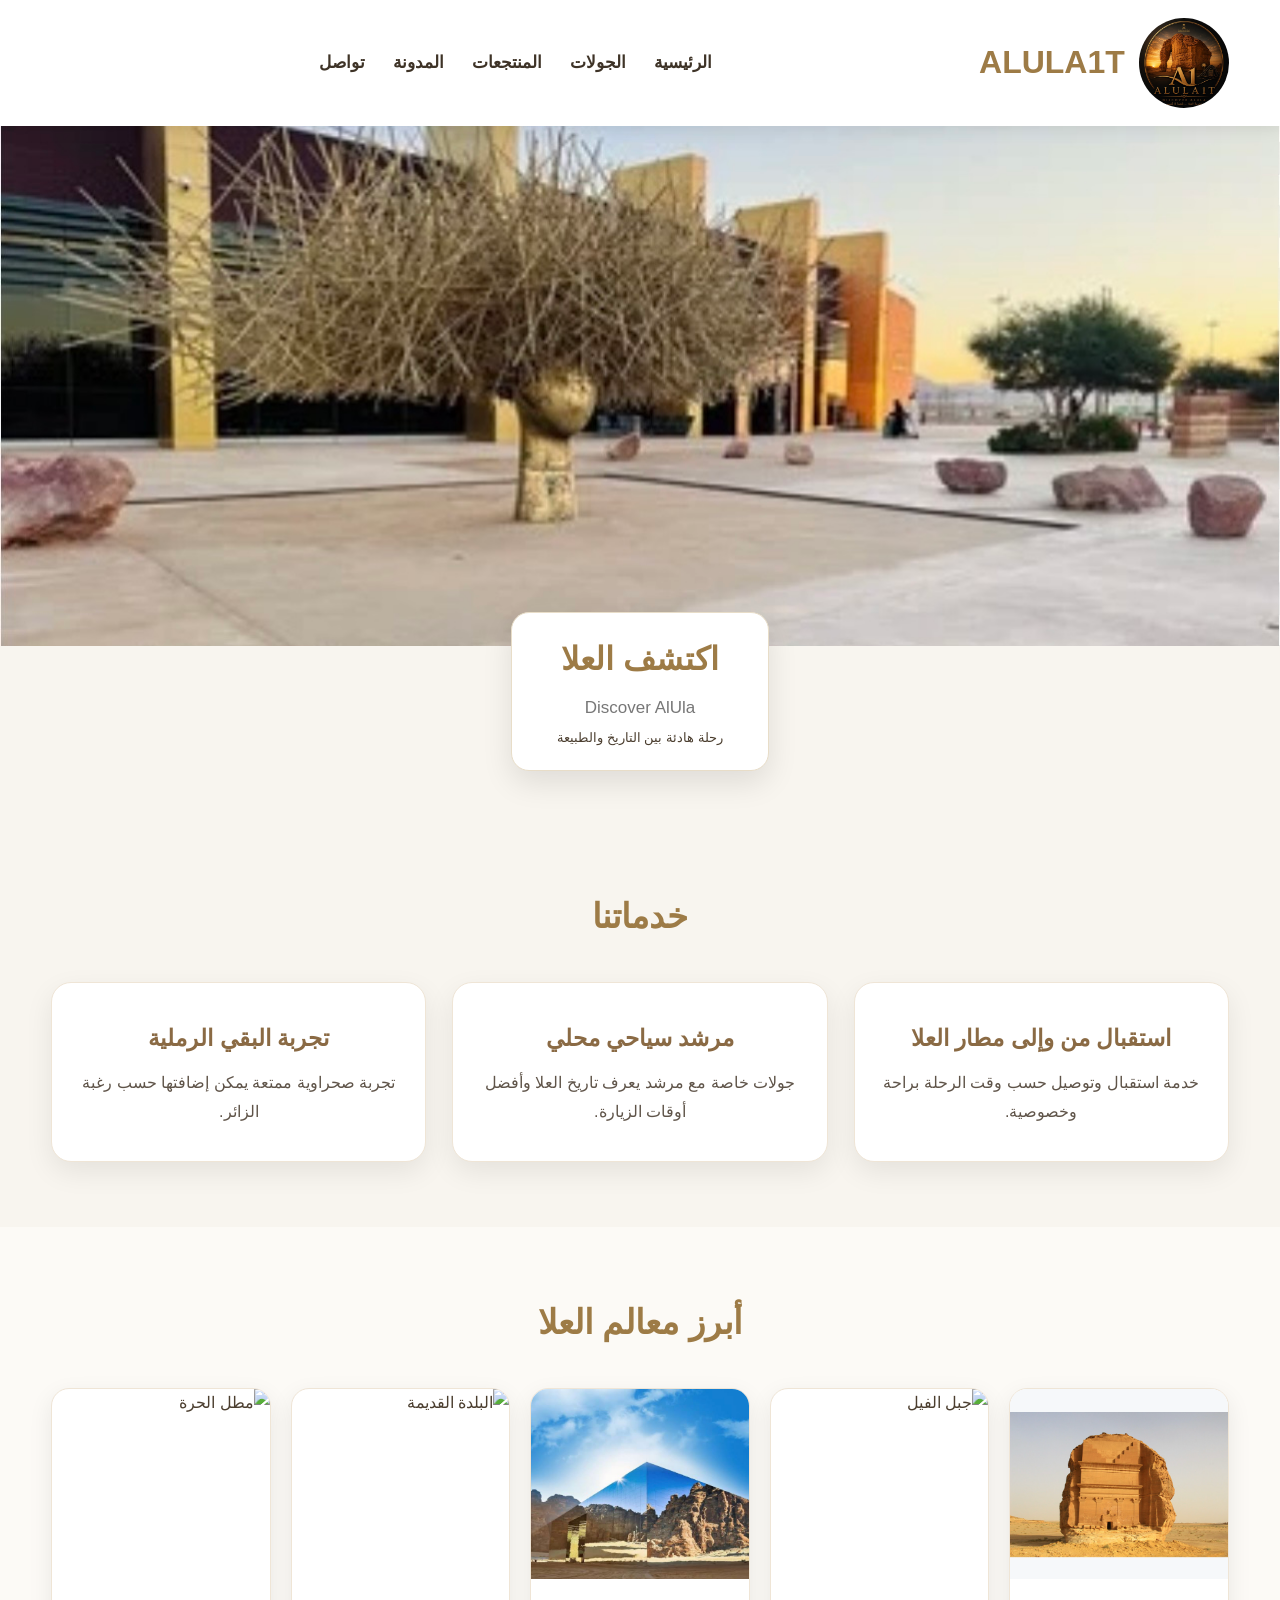
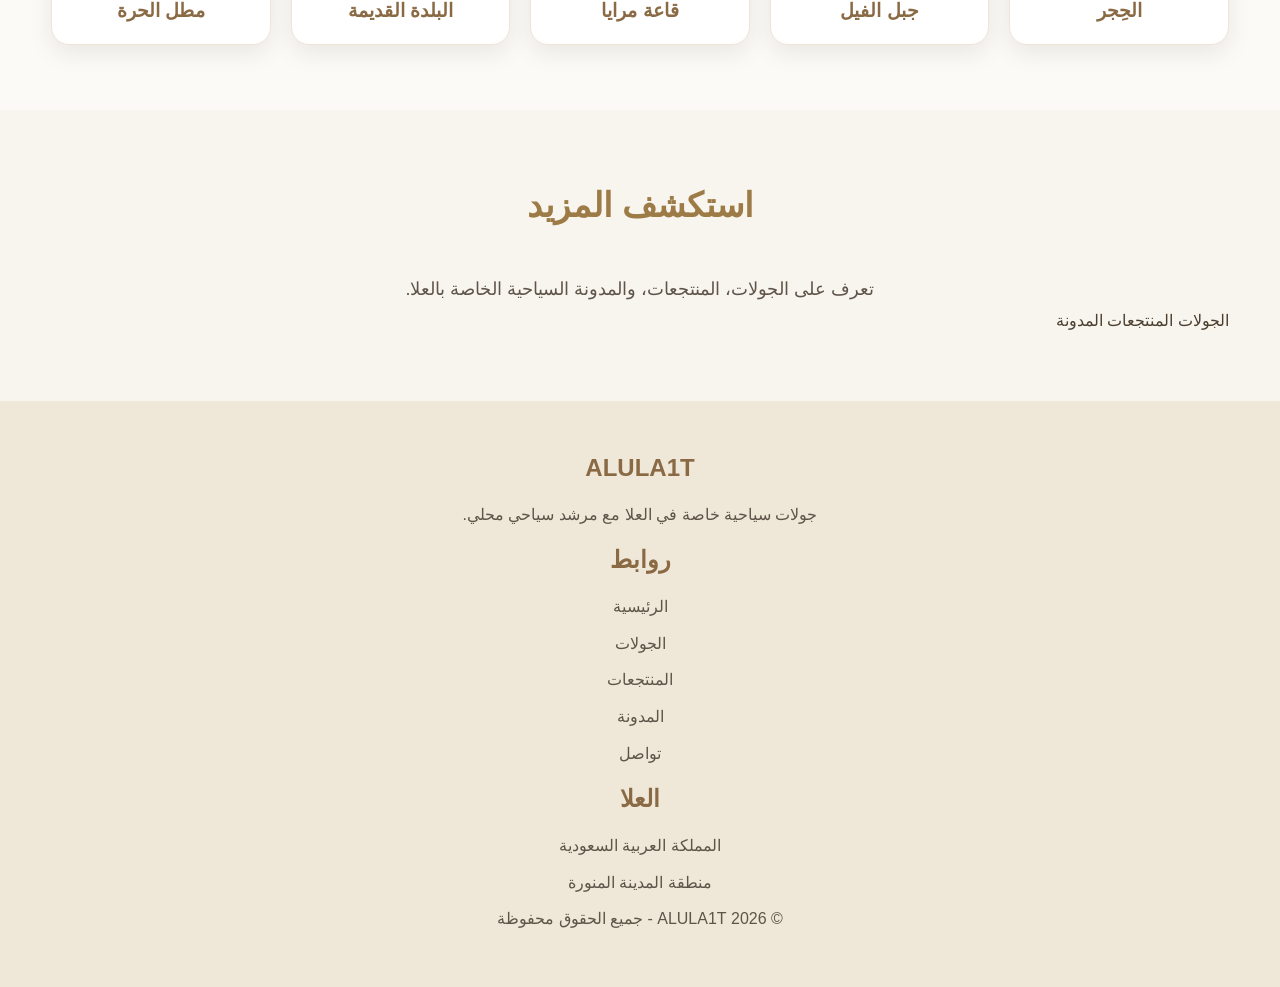
==== commit 06a1bd1b: "Update index.html" ====
--- a/index.html
+++ b/index.html
@@ -4,163 +4,151 @@
 <meta charset="UTF-8">
 <meta name="viewport" content="width=device-width, initial-scale=1.0">
 <title>ALULA1T | اكتشف العلا</title>
-<meta name="description" content="اكتشف العلا مع ALULA1T: جولات سياحية، مرشد محلي، استقبال من وإلى مطار العلا، ومعالم تاريخية وطبيعية.">
+<meta name="description" content="اكتشف العلا مع ALULA1T: جولات سياحية، استقبال من وإلى مطار العلا، مرشد سياحي محلي، وأبرز معالم العلا.">
 <link rel="stylesheet" href="style.css">
 </head>
 
 <body>
 
 <header class="site-header">
-<div class="container nav">
-<a href="index.html" class="brand">
-<img src="IMG_4136.jpeg" alt="ALULA1T Logo">
-<span>ALULA1T</span>
-</a>
+  <div class="container nav">
+    <a href="index.html" class="brand">
+      <img src="IMG_4136.jpeg" alt="ALULA1T Logo">
+      <span>ALULA1T</span>
+    </a>
 
-<nav class="menu">
-<a href="index.html">الرئيسية</a>
-<a href="tours.html">الجولات</a>
-<a href="blog.html">المدونة</a>
-<a href="#contact">تواصل</a>
-</nav>
+    <nav class="menu">
+      <a href="index.html">الرئيسية</a>
+      <a href="tours.html">الجولات</a>
+      <a href="resorts.html">المنتجعات</a>
+      <a href="blog.html">المدونة</a>
+      <a href="contact.html">تواصل</a>
+    </nav>
 
-<div id="google_translate_element"></div>
-</div>
+    <div id="google_translate_element" class="translate-box"></div>
+  </div>
 </header>
 
 <section class="hero">
-<img src="IMG_4210.jpeg" alt="مطار العلا">
+  <img src="IMG_4210.jpeg" alt="مطار العلا">
 </section>
 
 <section class="discover">
-<div class="discover-box">
-<h1>اكتشف العلا</h1>
-<p>Discover AlUla</p>
-</div>
+  <div class="discover-box">
+    <h1>اكتشف العلا</h1>
+    <p>Discover AlUla</p>
+    <small>رحلة هادئة بين التاريخ والطبيعة</small>
+  </div>
 </section>
 
 <section class="section">
-<div class="container">
-<h2>خدماتنا</h2>
+  <div class="container">
+    <h2 class="section-title">خدماتنا</h2>
 
-<div class="cards text-only">
+    <div class="cards text-only">
+      <div class="card">
+        <div class="card-content">
+          <h3>استقبال من وإلى مطار العلا</h3>
+          <p>خدمة استقبال وتوصيل حسب وقت الرحلة براحة وخصوصية.</p>
+        </div>
+      </div>
 
-<div class="card">
-<div class="card-content">
-<h3>استقبال من وإلى مطار العلا</h3>
-<p>خدمة استقبال وتوصيل من وإلى مطار العلا حسب وقت الرحلة، براحة وخصوصية.</p>
-</div>
-</div>
+      <div class="card">
+        <div class="card-content">
+          <h3>مرشد سياحي محلي</h3>
+          <p>جولات خاصة مع مرشد يعرف تاريخ العلا وأفضل أوقات الزيارة.</p>
+        </div>
+      </div>
 
-<div class="card">
-<div class="card-content">
-<h3>مرشد سياحي محلي</h3>
-<p>جولات خاصة مع مرشد يعرف تاريخ العلا، المعالم، وأفضل أوقات الزيارة.</p>
-</div>
-</div>
-
-<div class="card">
-<div class="card-content">
-<h3>تجربة البقي الرملية</h3>
-<p>تجربة صحراوية ممتعة بين جبال ورمال العلا، ويمكن إضافتها حسب رغبة الزائر.</p>
-</div>
-</div>
-
-</div>
-</div>
+      <div class="card">
+        <div class="card-content">
+          <h3>تجربة البقي الرملية</h3>
+          <p>تجربة صحراوية ممتعة يمكن إضافتها حسب رغبة الزائر.</p>
+        </div>
+      </div>
+    </div>
+  </div>
 </section>
 
 <section class="section soft">
-<div class="container">
-<h2>أبرز معالم العلا</h2>
+  <div class="container">
+    <h2 class="section-title">أبرز معالم العلا</h2>
 
-<div class="gallery">
-<div class="gallery-item"><img src="IMG_4078.png" alt="الحِجر"><span>الحِجر</span></div>
-<div class="gallery-item"><img src="IMG_4077.png" alt="جبل الفيل"><span>جبل الفيل</span></div>
-<div class="gallery-item"><img src="IMG_4080.jpeg" alt="قاعة مرايا"><span>قاعة مرايا</span></div>
-<div class="gallery-item"><img src="IMG_4079.png" alt="البلدة القديمة"><span>البلدة القديمة</span></div>
-<div class="gallery-item"><img src="IMG_3862.png" alt="مطل الحرة"><span>مطل الحرة</span></div>
-</div>
+    <div class="gallery">
+      <a class="gallery-item" href="blog.html">
+        <img src="IMG_4078.png" alt="الحِجر">
+        <span>الحِجر</span>
+      </a>
 
-</div>
+      <a class="gallery-item" href="blog.html">
+        <img src="IMG_4077.png" alt="جبل الفيل">
+        <span>جبل الفيل</span>
+      </a>
+
+      <a class="gallery-item" href="blog.html">
+        <img src="IMG_4080.jpeg" alt="قاعة مرايا">
+        <span>قاعة مرايا</span>
+      </a>
+
+      <a class="gallery-item" href="blog.html">
+        <img src="IMG_4079.png" alt="البلدة القديمة">
+        <span>البلدة القديمة</span>
+      </a>
+
+      <a class="gallery-item" href="blog.html">
+        <img src="IMG_3862.png" alt="مطل الحرة">
+        <span>مطل الحرة</span>
+      </a>
+    </div>
+  </div>
 </section>
 
 <section class="section">
-<div class="container">
-<h2>من المدونة</h2>
+  <div class="container center">
+    <h2 class="section-title">استكشف المزيد</h2>
+    <p class="lead">تعرف على الجولات، المنتجعات، والمدونة السياحية الخاصة بالعلا.</p>
 
-<div class="cards text-only">
-
-<a class="card" href="blog.html">
-<div class="card-content">
-<h3>أين تقع العلا؟</h3>
-<p>تعرف على موقع العلا الجغرافي وأهميتها السياحية في المملكة.</p>
-</div>
-</a>
-
-<a class="card" href="blog.html">
-<div class="card-content">
-<h3>منتجعات العلا</h3>
-<p>أسماء المنتجعات والإقامات المميزة في العلا بدون تكرار صور.</p>
-</div>
-</a>
-
-<a class="card" href="blog.html">
-<div class="card-content">
-<h3>أسواق الحرف اليدوية</h3>
-<p>منتجات محلية وهدايا تراثية من قلب البلدة القديمة.</p>
-</div>
-</a>
-
-</div>
-</div>
-</section>
-
-<section class="contact" id="contact">
-<div class="container">
-<h2>تواصل معنا</h2>
-<p class="lead">للاستفسارات وحجز الجولات السياحية في العلا</p>
-
-<div class="whatsapp-line">
-<img src="https://upload.wikimedia.org/wikipedia/commons/6/6b/WhatsApp.svg" alt="WhatsApp">
-<span dir="ltr">+966 55 909 4784</span>
-</div>
-</div>
+    <div class="page-links">
+      <a href="tours.html">الجولات</a>
+      <a href="resorts.html">المنتجعات</a>
+      <a href="blog.html">المدونة</a>
+    </div>
+  </div>
 </section>
 
 <footer>
-<div class="container footer-grid">
+  <div class="container footer-grid">
+    <div>
+      <h3>ALULA1T</h3>
+      <p>جولات سياحية خاصة في العلا مع مرشد سياحي محلي.</p>
+    </div>
 
-<div>
-<h3>ALULA1T</h3>
-<p>جولات سياحية خاصة في العلا مع مرشد سياحي محلي، واستقبال من وإلى مطار العلا.</p>
-</div>
+    <div>
+      <h3>روابط</h3>
+      <p><a href="index.html">الرئيسية</a></p>
+      <p><a href="tours.html">الجولات</a></p>
+      <p><a href="resorts.html">المنتجعات</a></p>
+      <p><a href="blog.html">المدونة</a></p>
+      <p><a href="contact.html">تواصل</a></p>
+    </div>
 
-<div>
-<h3>روابط</h3>
-<p><a href="index.html">الرئيسية</a></p>
-<p><a href="tours.html">الجولات</a></p>
-<p><a href="blog.html">المدونة</a></p>
-</div>
+    <div>
+      <h3>العلا</h3>
+      <p>المملكة العربية السعودية</p>
+      <p>منطقة المدينة المنورة</p>
+    </div>
+  </div>
 
-<div>
-<h3>العلا</h3>
-<p>المملكة العربية السعودية</p>
-<p>منطقة المدينة المنورة</p>
-</div>
-
-</div>
-
-<p class="copyright">© 2026 ALULA1T - جميع الحقوق محفوظة</p>
+  <p class="copyright">© 2026 ALULA1T - جميع الحقوق محفوظة</p>
 </footer>
 
 <script>
 function googleTranslateElementInit(){
-new google.translate.TranslateElement({
-pageLanguage:'ar',
-includedLanguages:'ar,en,zh-CN,fr,es,de,ru,ur,tr,id,ja,ko',
-layout:google.translate.TranslateElement.InlineLayout.SIMPLE
-}, 'google_translate_element');
+  new google.translate.TranslateElement({
+    pageLanguage:'ar',
+    includedLanguages:'ar,en,zh-CN,fr,es,de,ru,ur,tr,id,ja,ko',
+    layout:google.translate.TranslateElement.InlineLayout.SIMPLE
+  }, 'google_translate_element');
 }
 </script>
 <script src="//translate.google.com/translate_a/element.js?cb=googleTranslateElementInit"></script>
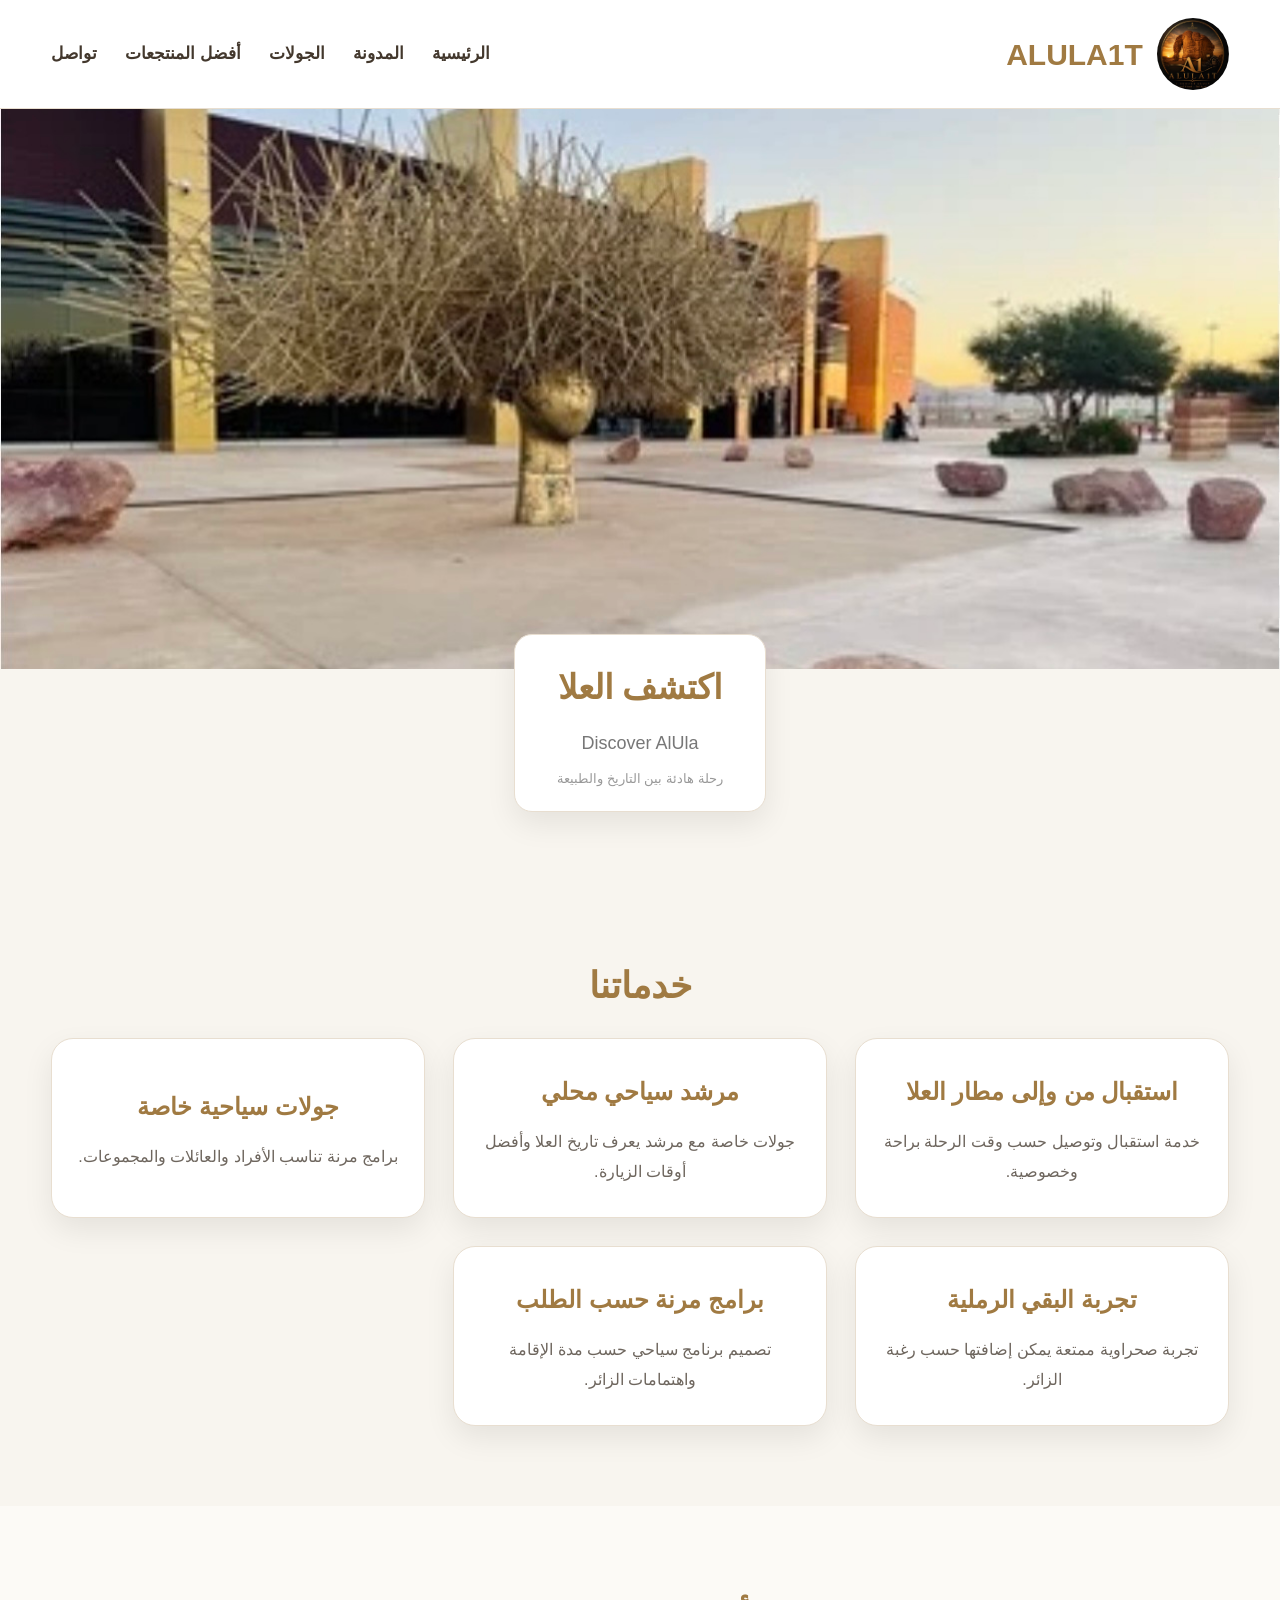
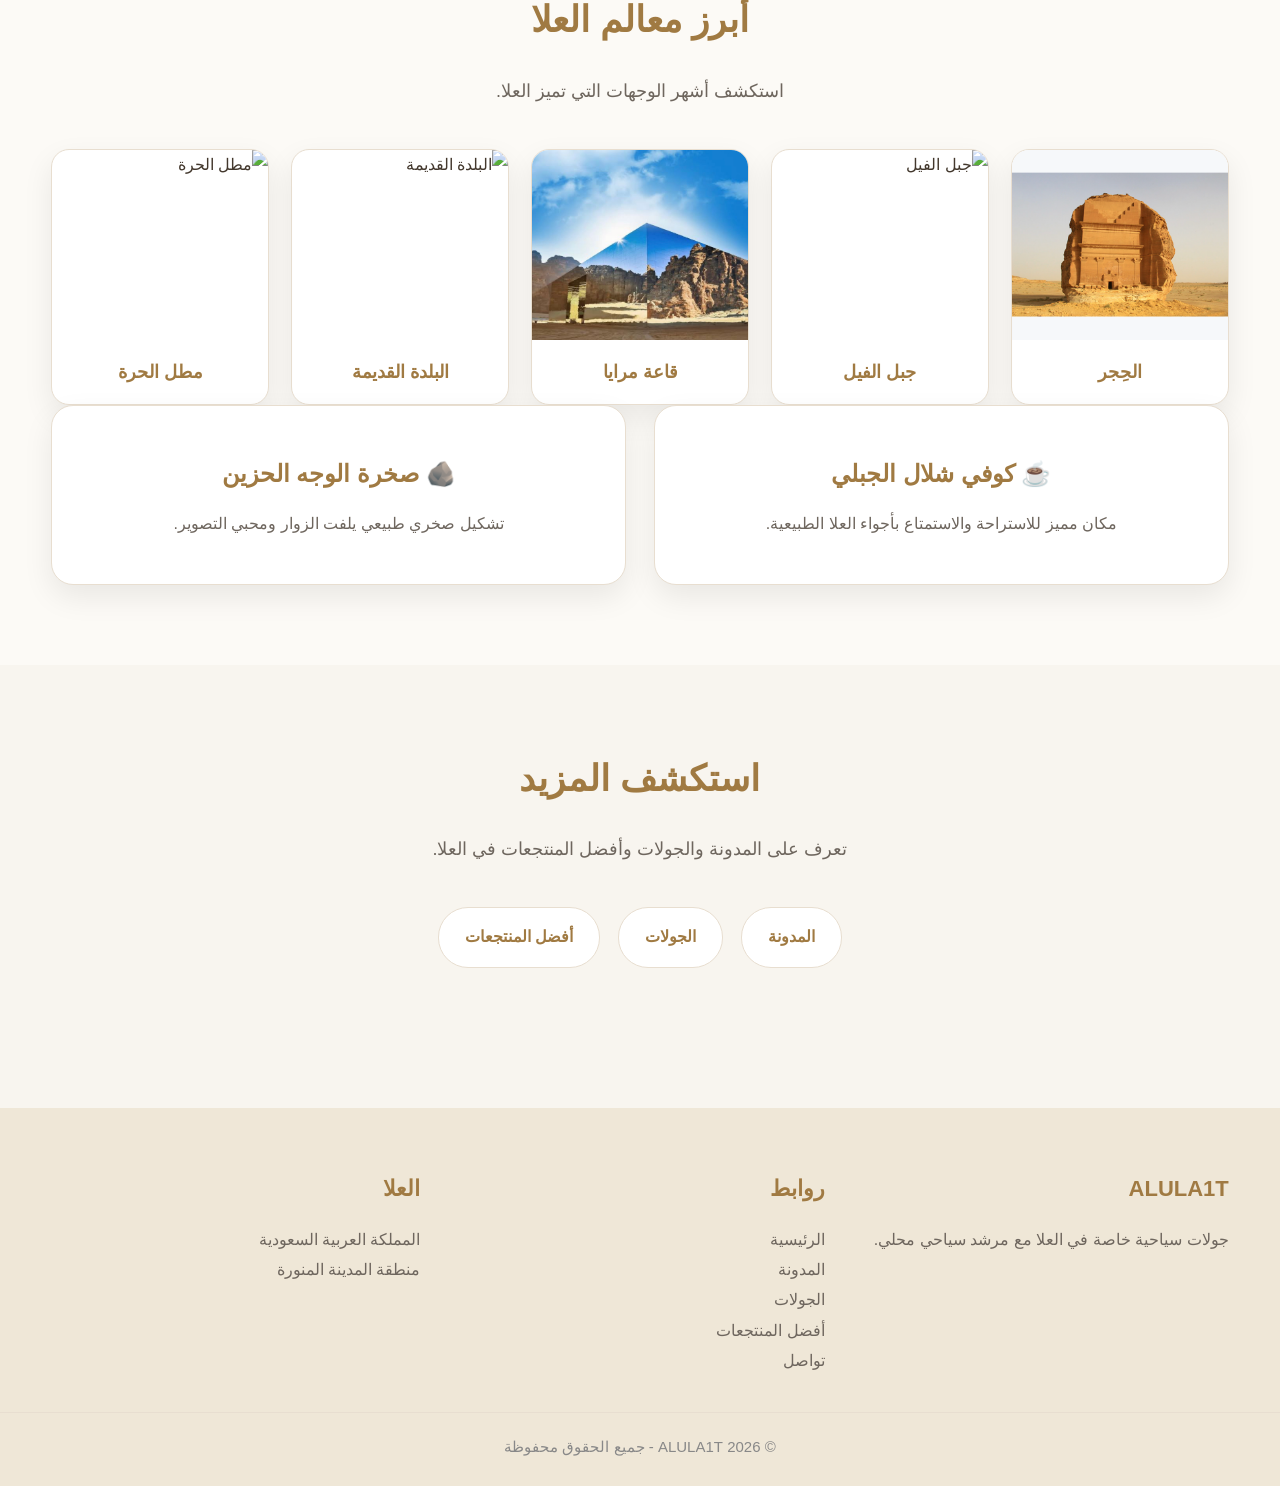
==== commit 4d57c7ee: "Update index.html" ====
--- a/index.html
+++ b/index.html
@@ -1,3 +1,4 @@
+
 <!DOCTYPE html>
 <html lang="ar" dir="rtl">
 <head>
@@ -19,13 +20,11 @@
 
     <nav class="menu">
       <a href="index.html">الرئيسية</a>
+      <a href="blog.html">المدونة</a>
       <a href="tours.html">الجولات</a>
-      <a href="resorts.html">المنتجعات</a>
-      <a href="blog.html">المدونة</a>
+      <a href="resorts.html">أفضل المنتجعات</a>
       <a href="contact.html">تواصل</a>
     </nav>
-
-    <div id="google_translate_element" class="translate-box"></div>
   </div>
 </header>
 
@@ -62,8 +61,22 @@
 
       <div class="card">
         <div class="card-content">
+          <h3>جولات سياحية خاصة</h3>
+          <p>برامج مرنة تناسب الأفراد والعائلات والمجموعات.</p>
+        </div>
+      </div>
+
+      <div class="card">
+        <div class="card-content">
           <h3>تجربة البقي الرملية</h3>
           <p>تجربة صحراوية ممتعة يمكن إضافتها حسب رغبة الزائر.</p>
+        </div>
+      </div>
+
+      <div class="card">
+        <div class="card-content">
+          <h3>برامج مرنة حسب الطلب</h3>
+          <p>تصميم برنامج سياحي حسب مدة الإقامة واهتمامات الزائر.</p>
         </div>
       </div>
     </div>
@@ -73,6 +86,7 @@
 <section class="section soft">
   <div class="container">
     <h2 class="section-title">أبرز معالم العلا</h2>
+    <p class="lead">استكشف أشهر الوجهات التي تميز العلا.</p>
 
     <div class="gallery">
       <a class="gallery-item" href="blog.html">
@@ -100,18 +114,34 @@
         <span>مطل الحرة</span>
       </a>
     </div>
+
+    <div class="cards text-only extra-places">
+      <div class="card">
+        <div class="card-content">
+          <h3>☕ كوفي شلال الجبلي</h3>
+          <p>مكان مميز للاستراحة والاستمتاع بأجواء العلا الطبيعية.</p>
+        </div>
+      </div>
+
+      <div class="card">
+        <div class="card-content">
+          <h3>🪨 صخرة الوجه الحزين</h3>
+          <p>تشكيل صخري طبيعي يلفت الزوار ومحبي التصوير.</p>
+        </div>
+      </div>
+    </div>
   </div>
 </section>
 
 <section class="section">
   <div class="container center">
     <h2 class="section-title">استكشف المزيد</h2>
-    <p class="lead">تعرف على الجولات، المنتجعات، والمدونة السياحية الخاصة بالعلا.</p>
+    <p class="lead">تعرف على المدونة والجولات وأفضل المنتجعات في العلا.</p>
 
     <div class="page-links">
+      <a href="blog.html">المدونة</a>
       <a href="tours.html">الجولات</a>
-      <a href="resorts.html">المنتجعات</a>
-      <a href="blog.html">المدونة</a>
+      <a href="resorts.html">أفضل المنتجعات</a>
     </div>
   </div>
 </section>
@@ -126,9 +156,9 @@
     <div>
       <h3>روابط</h3>
       <p><a href="index.html">الرئيسية</a></p>
+      <p><a href="blog.html">المدونة</a></p>
       <p><a href="tours.html">الجولات</a></p>
-      <p><a href="resorts.html">المنتجعات</a></p>
-      <p><a href="blog.html">المدونة</a></p>
+      <p><a href="resorts.html">أفضل المنتجعات</a></p>
       <p><a href="contact.html">تواصل</a></p>
     </div>
 
@@ -142,16 +172,5 @@
   <p class="copyright">© 2026 ALULA1T - جميع الحقوق محفوظة</p>
 </footer>
 
-<script>
-function googleTranslateElementInit(){
-  new google.translate.TranslateElement({
-    pageLanguage:'ar',
-    includedLanguages:'ar,en,zh-CN,fr,es,de,ru,ur,tr,id,ja,ko',
-    layout:google.translate.TranslateElement.InlineLayout.SIMPLE
-  }, 'google_translate_element');
-}
-</script>
-<script src="//translate.google.com/translate_a/element.js?cb=googleTranslateElementInit"></script>
-
 </body>
 </html>
--- a/style.css
+++ b/style.css
@@ -1,3 +1,21 @@
+/* =========================
+   ALULA1T
+========================= */
+
+:root{
+
+--bg:#F8F5EF;
+--white:#ffffff;
+--sand:#F2ECE3;
+--gold:#A07A42;
+--text:#43382D;
+--text2:#6E665E;
+--border:#E8DED0;
+--shadow:0 12px 30px rgba(0,0,0,.08);
+--radius:22px;
+
+}
+
 *{
 margin:0;
 padding:0;
@@ -9,170 +27,291 @@
 }
 
 body{
+
 font-family:Tahoma,Arial,sans-serif;
-background:#F8F5EF;
-color:#4B3E2F;
-line-height:1.8;
+
+background:var(--bg);
+
+color:var(--text);
+
+line-height:1.9;
+
+}
+
+img{
+
+max-width:100%;
+
+display:block;
+
 }
 
 a{
+
 text-decoration:none;
+
 color:inherit;
-}
-
-img{
-max-width:100%;
+
+}
+
+.container{
+
+width:92%;
+
+max-width:1280px;
+
+margin:auto;
+
+}
+
+/* ================= HEADER ================= */
+
+.site-header{
+
+position:sticky;
+
+top:0;
+
+z-index:999;
+
+background:rgba(255,255,255,.95);
+
+backdrop-filter:blur(10px);
+
+border-bottom:1px solid var(--border);
+
+}
+
+.nav{
+
+display:flex;
+
+align-items:center;
+
+justify-content:space-between;
+
+padding:18px 0;
+
+gap:20px;
+
+}
+
+.brand{
+
+display:flex;
+
+align-items:center;
+
+gap:14px;
+
+font-size:30px;
+
+font-weight:bold;
+
+color:var(--gold);
+
+}
+
+.brand img{
+
+width:72px;
+
+height:72px;
+
+border-radius:50%;
+
+object-fit:cover;
+
+}
+
+.menu{
+
+display:flex;
+
+align-items:center;
+
+gap:28px;
+
+}
+
+.menu a{
+
+font-size:17px;
+
+font-weight:600;
+
+transition:.3s;
+
+}
+
+.menu a:hover{
+
+color:var(--gold);
+
+}
+
+/* ================= LANGUAGE ================= */
+
+.translate-box{
+
+width:42px;
+
+overflow:hidden;
+
+}
+
+.goog-te-gadget{
+
+font-size:0;
+
+}
+
+.goog-te-gadget select{
+
+width:42px;
+
+height:34px;
+
+border-radius:18px;
+
+border:1px solid var(--border);
+
+background:#fff;
+
+cursor:pointer;
+
+font-size:11px;
+
+padding:3px;
+
+}
+
+/* ================= HERO ================= */
+
+.hero img{
+
+width:100%;
+
+height:560px;
+
+object-fit:cover;
+
 display:block;
-}
-
-.container{
-width:92%;
-max-width:1200px;
-margin:auto;
-}
-
-/* Header */
-
-.site-header{
-background:#ffffff;
-position:sticky;
-top:0;
-z-index:999;
-box-shadow:0 3px 16px rgba(0,0,0,.08);
-}
-
-.nav{
-display:flex;
-justify-content:space-between;
-align-items:center;
-padding:18px 0;
-}
-
-.brand{
-display:flex;
-align-items:center;
-gap:14px;
-font-size:32px;
-font-weight:bold;
-color:#9D7B46;
-}
-
-.brand img{
-width:90px;
-height:90px;
-border-radius:50%;
-object-fit:cover;
-}
-
-.menu{
-display:flex;
-gap:28px;
-align-items:center;
-}
-
-.menu a{
-font-size:17px;
-font-weight:600;
-color:#3E3327;
-transition:.3s;
-}
-
-.menu a:hover{
-color:#9D7B46;
-}
-
-/* Hero */
-
-.hero img{
-width:100%;
-height:520px;
-object-fit:cover;
-}
-
-/* Discover Box */
+
+}
+
+/* ================= DISCOVER ================= */
 
 .discover{
-display:flex;
+
+display:flex;
+
 justify-content:center;
-margin-top:-34px;
-margin-bottom:50px;
-position:relative;
-z-index:5;
+
+margin-top:-35px;
+
+margin-bottom:60px;
+
 }
 
 .discover-box{
+
 background:#fff;
-padding:18px 45px;
+
+padding:20px 42px;
+
 border-radius:18px;
-box-shadow:0 12px 30px rgba(0,0,0,.10);
-text-align:center;
-border:1px solid #E8DDC8;
+
+box-shadow:var(--shadow);
+
+text-align:center;
+
+border:1px solid var(--border);
+
 }
 
 .discover-box h1{
-font-size:32px;
-color:#9D7B46;
-margin-bottom:4px;
+
+font-size:34px;
+
+color:var(--gold);
+
+margin-bottom:6px;
+
 }
 
 .discover-box p{
-font-size:17px;
+
+font-size:18px;
+
 color:#777;
-}
-
-/* Sections */
-
-.section,
-.contact{
-padding:65px 0;
+
+}
+
+.discover-box small{
+
+display:block;
+
+margin-top:6px;
+
+color:#999;
+
+}
+/* ================= SECTIONS ================= */
+
+.section{
+padding:80px 0;
 }
 
 .soft{
 background:#FCFAF6;
 }
 
-.section h2,
-.contact h2{
-text-align:center;
-font-size:34px;
-color:#9D7B46;
-margin-bottom:35px;
+.section-title{
+text-align:center;
+font-size:36px;
+color:var(--gold);
+margin-bottom:18px;
+font-weight:700;
 }
 
 .lead{
-max-width:850px;
-margin:auto;
+max-width:820px;
+margin:0 auto 40px;
 text-align:center;
 font-size:18px;
-color:#5F5449;
+color:var(--text2);
 line-height:2;
 }
 
-/* Cards */
+.center{
+text-align:center;
+}
+
+/* ================= CARDS ================= */
 
 .cards{
 display:grid;
-grid-template-columns:repeat(auto-fit,minmax(280px,1fr));
-gap:26px;
+grid-template-columns:repeat(auto-fit,minmax(300px,1fr));
+gap:28px;
 }
 
 .card{
 background:#fff;
-border-radius:20px;
+border-radius:var(--radius);
+border:1px solid var(--border);
+box-shadow:var(--shadow);
+transition:.3s;
 overflow:hidden;
-box-shadow:0 10px 28px rgba(0,0,0,.08);
-border:1px solid #EFE5D6;
-transition:.3s;
 }
 
 .card:hover{
 transform:translateY(-6px);
-box-shadow:0 16px 36px rgba(0,0,0,.12);
 }
 
 .card img{
 width:100%;
-height:220px;
+height:230px;
 object-fit:cover;
 }
 
@@ -182,37 +321,44 @@
 }
 
 .card-content h3{
-font-size:23px;
-color:#8A6A44;
-margin-bottom:10px;
+font-size:24px;
+color:var(--gold);
+margin-bottom:12px;
 }
 
 .card-content p{
 font-size:16px;
-color:#5F5449;
+color:var(--text2);
+line-height:1.9;
 }
 
 .text-only .card{
-min-height:180px;
 display:flex;
 align-items:center;
 justify-content:center;
-}
-
-/* Gallery */
+min-height:180px;
+}
+
+/* ================= GALLERY ================= */
 
 .gallery{
 display:grid;
-grid-template-columns:repeat(auto-fit,minmax(210px,1fr));
-gap:20px;
+grid-template-columns:repeat(auto-fit,minmax(200px,1fr));
+gap:22px;
 }
 
 .gallery-item{
+display:block;
 background:#fff;
 border-radius:18px;
 overflow:hidden;
-box-shadow:0 8px 24px rgba(0,0,0,.08);
-border:1px solid #EFE5D6;
+border:1px solid var(--border);
+box-shadow:var(--shadow);
+transition:.3s;
+}
+
+.gallery-item:hover{
+transform:translateY(-5px);
 }
 
 .gallery-item img{
@@ -223,30 +369,54 @@
 
 .gallery-item span{
 display:block;
-text-align:center;
-font-size:19px;
-font-weight:bold;
-color:#8A6A44;
 padding:15px;
-}
-
-/* WhatsApp */
+text-align:center;
+font-size:18px;
+font-weight:700;
+color:var(--gold);
+}
+
+/* ================= PAGE LINKS ================= */
+
+.page-links{
+display:flex;
+justify-content:center;
+gap:18px;
+flex-wrap:wrap;
+margin-top:30px;
+}
+
+.page-links a{
+background:#fff;
+border:1px solid var(--border);
+padding:14px 26px;
+border-radius:30px;
+font-weight:700;
+color:var(--gold);
+transition:.3s;
+}
+
+.page-links a:hover{
+background:var(--gold);
+color:#fff;
+}
+/* ================= CONTACT ================= */
 
 .whatsapp-line{
 display:flex;
 justify-content:center;
 align-items:center;
 gap:12px;
+margin-top:20px;
 direction:ltr;
-margin-top:26px;
-font-size:24px;
-font-weight:bold;
-color:#8A6A44;
+font-size:22px;
+font-weight:700;
+color:var(--gold);
 }
 
 .whatsapp-line img{
-width:34px;
-height:34px;
+width:32px;
+height:32px;
 }
 
 .whatsapp-line span{
@@ -254,106 +424,173 @@
 unicode-bidi:isolate;
 }
 
-/* Footer */
+/* ================= FOOTER ================= */
 
 footer{
 background:#EFE7D7;
-padding:45px 0;
-text-align:center;
-color:#5F5449;
+padding:60px 0 25px;
+margin-top:60px;
+}
+
+.footer-grid{
+display:grid;
+grid-template-columns:repeat(auto-fit,minmax(240px,1fr));
+gap:35px;
 }
 
 footer h3{
-font-size:24px;
-color:#8A6A44;
-margin-bottom:12px;
-}
-
-footer p{
+font-size:22px;
+color:var(--gold);
+margin-bottom:15px;
+}
+
+footer p,
+footer a{
 font-size:16px;
-margin:8px 0;
-}
-
-/* Mobile */
+line-height:1.9;
+color:var(--text2);
+}
+
+footer a:hover{
+color:var(--gold);
+}
+
+.copyright{
+margin-top:35px;
+padding-top:20px;
+border-top:1px solid var(--border);
+text-align:center;
+font-size:15px;
+color:#888;
+}
+
+/* ================= MOBILE ================= */
+
+@media(max-width:992px){
+
+.hero img{
+height:420px;
+}
+
+.gallery{
+grid-template-columns:repeat(2,1fr);
+}
+
+}
 
 @media(max-width:768px){
 
 .nav{
 flex-direction:column;
-gap:14px;
-text-align:center;
-}
-
-.brand{
-font-size:28px;
-}
-
-.brand img{
-width:82px;
-height:82px;
+text-align:center;
 }
 
 .menu{
-gap:18px;
 flex-wrap:wrap;
 justify-content:center;
-}
-
-.menu a{
-font-size:16px;
+gap:16px;
+}
+
+.brand{
+font-size:26px;
+}
+
+.brand img{
+width:64px;
+height:64px;
 }
 
 .hero img{
-height:280px;
+height:300px;
 }
 
 .discover{
-margin-top:-30px;
-margin-bottom:40px;
+margin-top:-25px;
+margin-bottom:45px;
 }
 
 .discover-box{
-width:88%;
-padding:16px 20px;
+width:90%;
+padding:18px 20px;
 }
 
 .discover-box h1{
-font-size:27px;
-}
-
-.discover-box p{
-font-size:16px;
-}
-
-.section,
-.contact{
-padding:48px 0;
-}
-
-.section h2,
-.contact h2{
 font-size:28px;
-margin-bottom:28px;
+}
+
+.section{
+padding:55px 0;
+}
+
+.section-title{
+font-size:28px;
 }
 
 .cards{
 grid-template-columns:1fr;
 }
 
-.card img{
-height:210px;
-}
-
 .gallery{
 grid-template-columns:1fr;
 }
 
 .gallery-item img{
-height:210px;
+height:220px;
+}
+
+.page-links{
+flex-direction:column;
+align-items:center;
+}
+
+.page-links a{
+width:220px;
+text-align:center;
+}
+
+.footer-grid{
+grid-template-columns:1fr;
+text-align:center;
+}
+
+.translate-box{
+margin-top:8px;
+}
+
+}
+
+@media(max-width:480px){
+
+.hero img{
+height:260px;
+}
+
+.discover-box h1{
+font-size:24px;
+}
+
+.discover-box p{
+font-size:15px;
+}
+
+.lead{
+font-size:16px;
+}
+
+.card-content{
+padding:20px;
+}
+
+.card-content h3{
+font-size:21px;
+}
+
+.card-content p{
+font-size:15px;
 }
 
 .whatsapp-line{
-font-size:20px;
+font-size:19px;
 }
 
 }
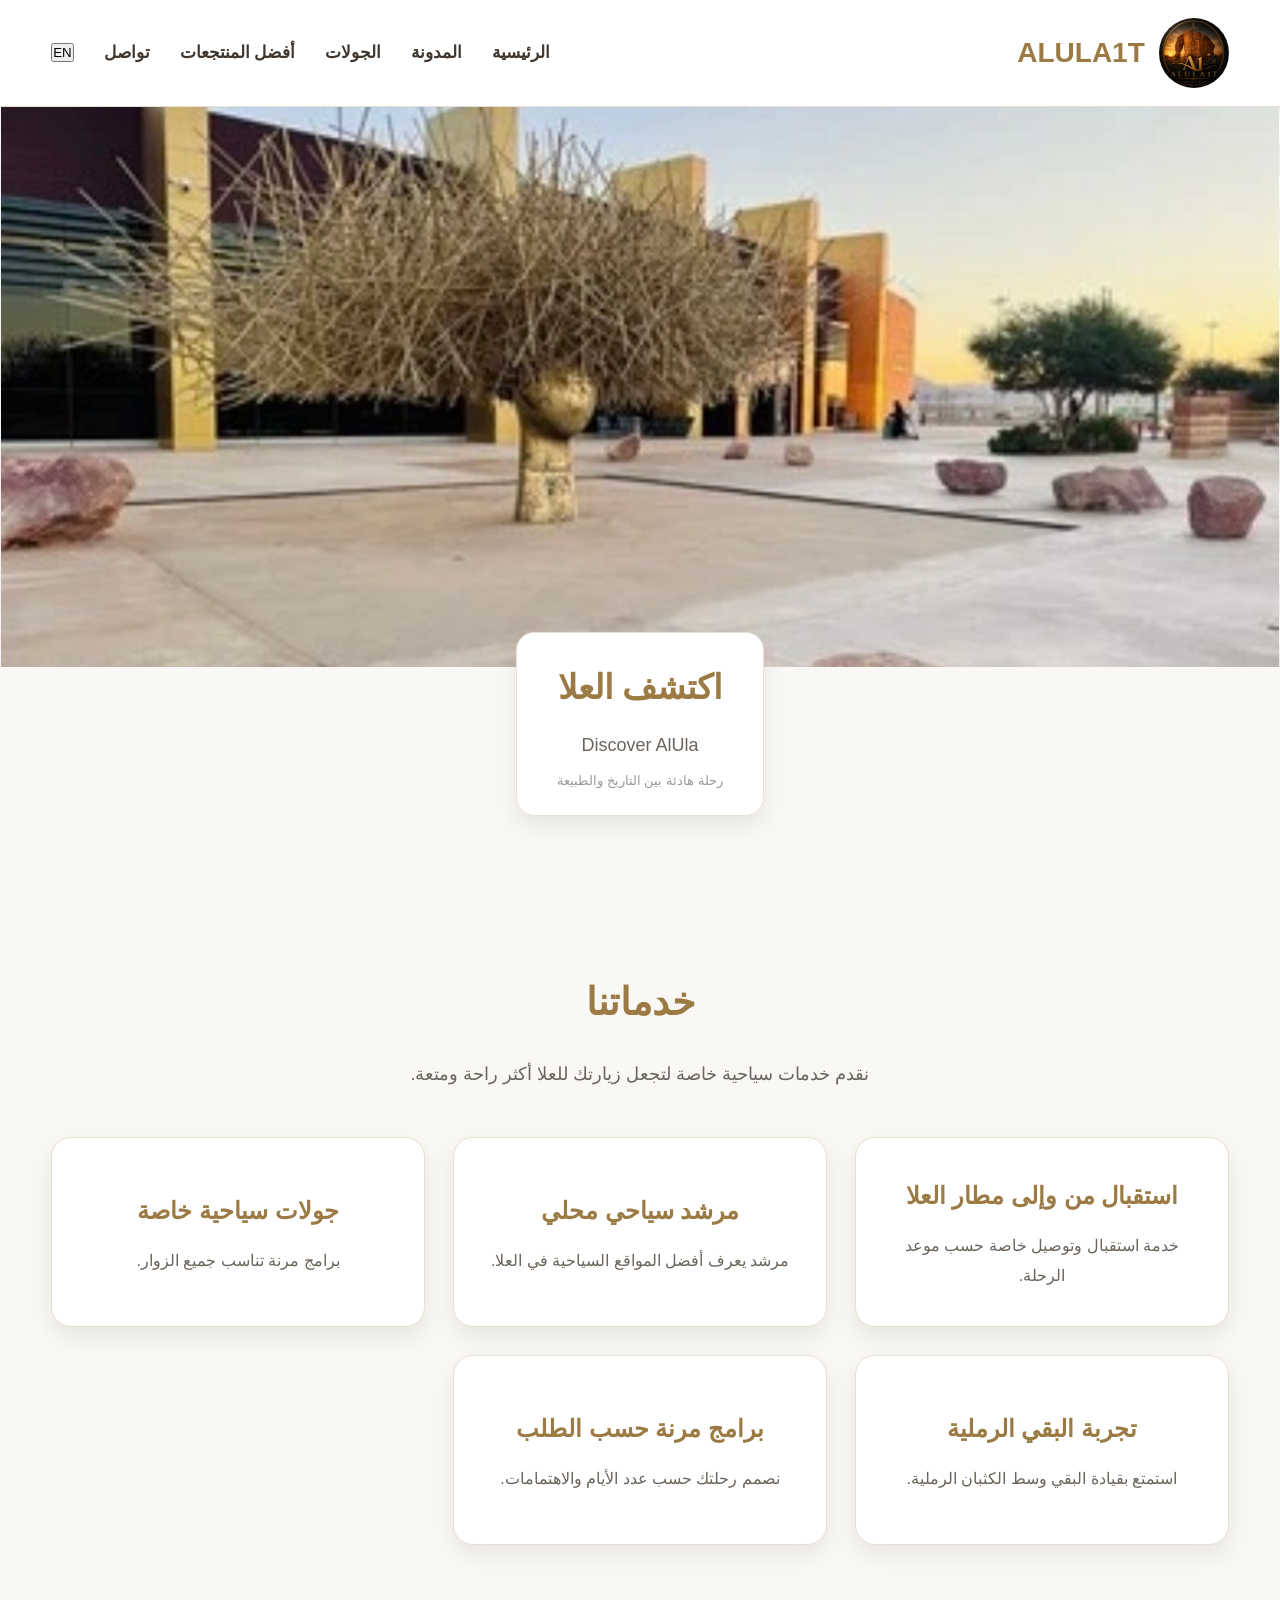
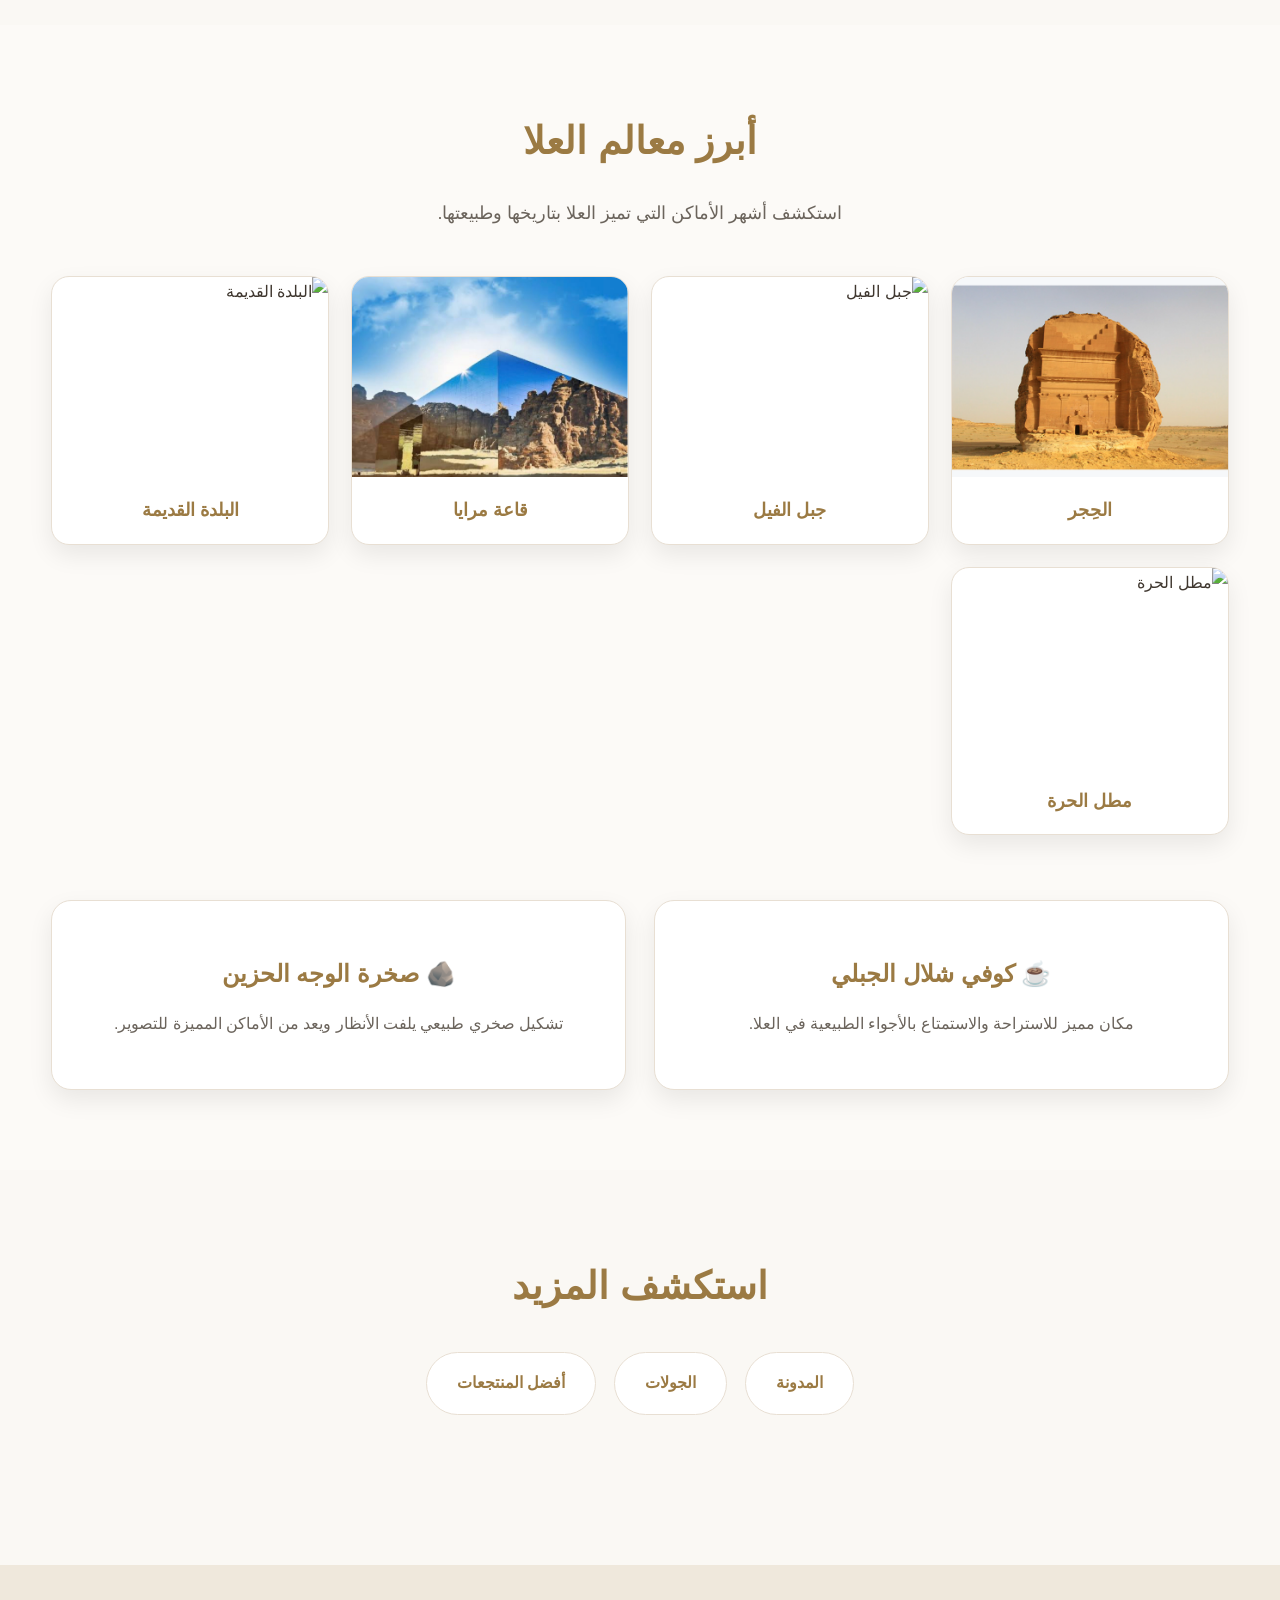
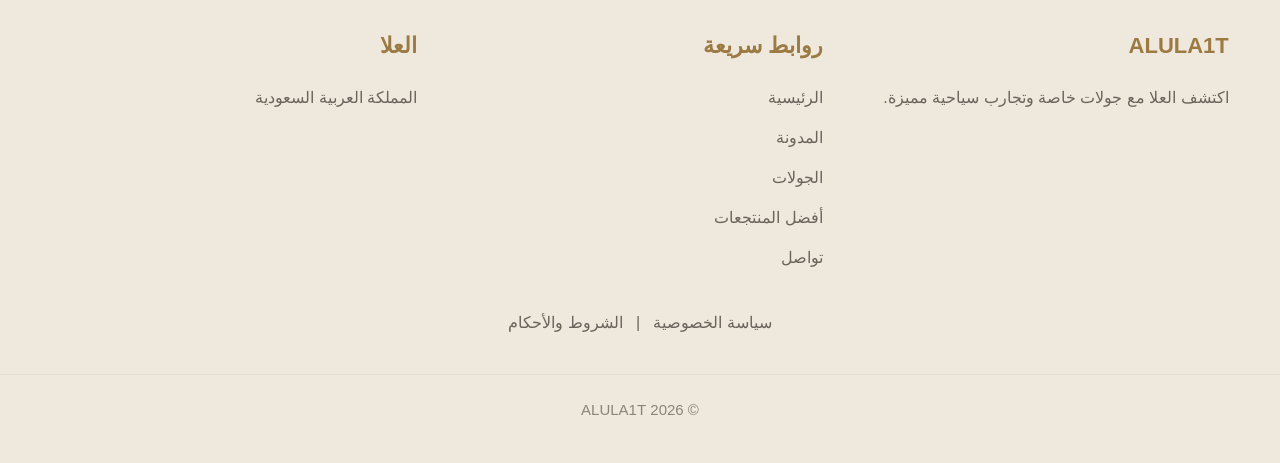
==== commit cd41c27b: "Update index.html" ====
--- a/index.html
+++ b/index.html
@@ -1,11 +1,14 @@
-
 <!DOCTYPE html>
 <html lang="ar" dir="rtl">
+
 <head>
 <meta charset="UTF-8">
 <meta name="viewport" content="width=device-width, initial-scale=1.0">
+
 <title>ALULA1T | اكتشف العلا</title>
+
 <meta name="description" content="اكتشف العلا مع ALULA1T: جولات سياحية، استقبال من وإلى مطار العلا، مرشد سياحي محلي، وأبرز معالم العلا.">
+
 <link rel="stylesheet" href="style.css">
 </head>
 
@@ -13,18 +16,21 @@
 
 <header class="site-header">
   <div class="container nav">
+
     <a href="index.html" class="brand">
       <img src="IMG_4136.jpeg" alt="ALULA1T Logo">
       <span>ALULA1T</span>
     </a>
 
     <nav class="menu">
-      <a href="index.html">الرئيسية</a>
-      <a href="blog.html">المدونة</a>
-      <a href="tours.html">الجولات</a>
-      <a href="resorts.html">أفضل المنتجعات</a>
-      <a href="contact.html">تواصل</a>
+      <a href="index.html" data-ar="الرئيسية" data-en="Home">الرئيسية</a>
+      <a href="blog.html" data-ar="المدونة" data-en="Blog">المدونة</a>
+      <a href="tours.html" data-ar="الجولات" data-en="Tours">الجولات</a>
+      <a href="resorts.html" data-ar="أفضل المنتجعات" data-en="Top Resorts">أفضل المنتجعات</a>
+      <a href="contact.html" data-ar="تواصل" data-en="Contact">تواصل</a>
+      <button class="lang-btn" onclick="toggleLang()">EN</button>
     </nav>
+
   </div>
 </header>
 
@@ -34,143 +40,373 @@
 
 <section class="discover">
   <div class="discover-box">
-    <h1>اكتشف العلا</h1>
-    <p>Discover AlUla</p>
-    <small>رحلة هادئة بين التاريخ والطبيعة</small>
+    <h1 data-ar="اكتشف العلا" data-en="Discover AlUla">اكتشف العلا</h1>
+    <p data-ar="Discover AlUla" data-en="اكتشف العلا">Discover AlUla</p>
+    <small data-ar="رحلة هادئة بين التاريخ والطبيعة" data-en="A calm journey through history and nature">
+      رحلة هادئة بين التاريخ والطبيعة
+    </small>
   </div>
 </section>
-
 <section class="section">
-  <div class="container">
-    <h2 class="section-title">خدماتنا</h2>
-
-    <div class="cards text-only">
-      <div class="card">
-        <div class="card-content">
-          <h3>استقبال من وإلى مطار العلا</h3>
-          <p>خدمة استقبال وتوصيل حسب وقت الرحلة براحة وخصوصية.</p>
-        </div>
-      </div>
-
-      <div class="card">
-        <div class="card-content">
-          <h3>مرشد سياحي محلي</h3>
-          <p>جولات خاصة مع مرشد يعرف تاريخ العلا وأفضل أوقات الزيارة.</p>
-        </div>
-      </div>
-
-      <div class="card">
-        <div class="card-content">
-          <h3>جولات سياحية خاصة</h3>
-          <p>برامج مرنة تناسب الأفراد والعائلات والمجموعات.</p>
-        </div>
-      </div>
-
-      <div class="card">
-        <div class="card-content">
-          <h3>تجربة البقي الرملية</h3>
-          <p>تجربة صحراوية ممتعة يمكن إضافتها حسب رغبة الزائر.</p>
-        </div>
-      </div>
-
-      <div class="card">
-        <div class="card-content">
-          <h3>برامج مرنة حسب الطلب</h3>
-          <p>تصميم برنامج سياحي حسب مدة الإقامة واهتمامات الزائر.</p>
-        </div>
-      </div>
-    </div>
-  </div>
+
+<div class="container">
+
+<h2 class="section-title"
+data-ar="خدماتنا"
+data-en="Our Services">
+خدماتنا
+</h2>
+
+<p class="lead"
+data-ar="نقدم خدمات سياحية خاصة لتجعل زيارتك للعلا أكثر راحة ومتعة."
+data-en="Private tourism services to make your visit to AlUla comfortable and memorable.">
+نقدم خدمات سياحية خاصة لتجعل زيارتك للعلا أكثر راحة ومتعة.
+</p>
+
+<div class="cards text-only">
+
+<div class="card">
+<div class="card-content">
+<h3 data-ar="استقبال من وإلى مطار العلا"
+data-en="Airport Transfer">
+استقبال من وإلى مطار العلا
+</h3>
+
+<p
+data-ar="خدمة استقبال وتوصيل خاصة حسب موعد الرحلة."
+data-en="Private airport pickup and drop-off service.">
+خدمة استقبال وتوصيل خاصة حسب موعد الرحلة.
+</p>
+</div>
+</div>
+
+<div class="card">
+<div class="card-content">
+<h3
+data-ar="مرشد سياحي محلي"
+data-en="Local Tour Guide">
+مرشد سياحي محلي
+</h3>
+
+<p
+data-ar="مرشد يعرف أفضل المواقع السياحية في العلا."
+data-en="Experienced local guide to the best attractions in AlUla.">
+مرشد يعرف أفضل المواقع السياحية في العلا.
+</p>
+
+</div>
+</div>
+
+<div class="card">
+<div class="card-content">
+
+<h3
+data-ar="جولات سياحية خاصة"
+data-en="Private Tours">
+جولات سياحية خاصة
+</h3>
+
+<p
+data-ar="برامج مرنة تناسب جميع الزوار."
+data-en="Flexible tour programs for every visitor.">
+برامج مرنة تناسب جميع الزوار.
+</p>
+
+</div>
+</div>
+
+<div class="card">
+<div class="card-content">
+
+<h3
+data-ar="تجربة البقي الرملية"
+data-en="Buggy Adventure">
+تجربة البقي الرملية
+</h3>
+
+<p
+data-ar="استمتع بقيادة البقي وسط الكثبان الرملية."
+data-en="Enjoy an exciting buggy ride through the desert dunes.">
+استمتع بقيادة البقي وسط الكثبان الرملية.
+</p>
+
+</div>
+</div>
+
+<div class="card">
+<div class="card-content">
+
+<h3
+data-ar="برامج مرنة حسب الطلب"
+data-en="Custom Programs">
+برامج مرنة حسب الطلب
+</h3>
+
+<p
+data-ar="نصمم رحلتك حسب عدد الأيام والاهتمامات."
+data-en="Customized itineraries based on your schedule and interests.">
+نصمم رحلتك حسب عدد الأيام والاهتمامات.
+</p>
+
+</div>
+</div>
+
+</div>
+
+</div>
+
 </section>
-
 <section class="section soft">
-  <div class="container">
-    <h2 class="section-title">أبرز معالم العلا</h2>
-    <p class="lead">استكشف أشهر الوجهات التي تميز العلا.</p>
-
-    <div class="gallery">
-      <a class="gallery-item" href="blog.html">
-        <img src="IMG_4078.png" alt="الحِجر">
-        <span>الحِجر</span>
-      </a>
-
-      <a class="gallery-item" href="blog.html">
-        <img src="IMG_4077.png" alt="جبل الفيل">
-        <span>جبل الفيل</span>
-      </a>
-
-      <a class="gallery-item" href="blog.html">
-        <img src="IMG_4080.jpeg" alt="قاعة مرايا">
-        <span>قاعة مرايا</span>
-      </a>
-
-      <a class="gallery-item" href="blog.html">
-        <img src="IMG_4079.png" alt="البلدة القديمة">
-        <span>البلدة القديمة</span>
-      </a>
-
-      <a class="gallery-item" href="blog.html">
-        <img src="IMG_3862.png" alt="مطل الحرة">
-        <span>مطل الحرة</span>
-      </a>
-    </div>
-
-    <div class="cards text-only extra-places">
-      <div class="card">
-        <div class="card-content">
-          <h3>☕ كوفي شلال الجبلي</h3>
-          <p>مكان مميز للاستراحة والاستمتاع بأجواء العلا الطبيعية.</p>
-        </div>
-      </div>
-
-      <div class="card">
-        <div class="card-content">
-          <h3>🪨 صخرة الوجه الحزين</h3>
-          <p>تشكيل صخري طبيعي يلفت الزوار ومحبي التصوير.</p>
-        </div>
-      </div>
-    </div>
-  </div>
+
+<div class="container">
+
+<h2 class="section-title"
+data-ar="أبرز معالم العلا"
+data-en="Top Attractions">
+أبرز معالم العلا
+</h2>
+
+<p class="lead"
+data-ar="استكشف أشهر الأماكن التي تميز العلا بتاريخها وطبيعتها."
+data-en="Explore AlUla's most famous landmarks and natural wonders.">
+استكشف أشهر الأماكن التي تميز العلا بتاريخها وطبيعتها.
+</p>
+
+<div class="gallery">
+
+<div class="gallery-item">
+<img src="IMG_4078.png" alt="الحِجر">
+<span data-ar="الحِجر" data-en="Hegra">الحِجر</span>
+</div>
+
+<div class="gallery-item">
+<img src="IMG_4077.png" alt="جبل الفيل">
+<span data-ar="جبل الفيل" data-en="Elephant Rock">جبل الفيل</span>
+</div>
+
+<div class="gallery-item">
+<img src="IMG_4080.jpeg" alt="قاعة مرايا">
+<span data-ar="قاعة مرايا" data-en="Maraya">قاعة مرايا</span>
+</div>
+
+<div class="gallery-item">
+<img src="IMG_4079.png" alt="البلدة القديمة">
+<span data-ar="البلدة القديمة" data-en="Old Town">البلدة القديمة</span>
+</div>
+
+<div class="gallery-item">
+<img src="IMG_3862.png" alt="مطل الحرة">
+<span data-ar="مطل الحرة" data-en="Al Harrah Viewpoint">مطل الحرة</span>
+</div>
+
+</div>
+
+<br>
+
+<div class="cards text-only">
+
+<div class="card">
+
+<div class="card-content">
+
+<h3
+data-ar="☕ كوفي شلال الجبلي"
+data-en="☕ Mountain Waterfall Cafe">
+☕ كوفي شلال الجبلي
+</h3>
+
+<p
+data-ar="مكان مميز للاستراحة والاستمتاع بالأجواء الطبيعية في العلا."
+data-en="A peaceful café surrounded by the natural beauty of AlUla.">
+مكان مميز للاستراحة والاستمتاع بالأجواء الطبيعية في العلا.
+</p>
+
+</div>
+
+</div>
+
+<div class="card">
+
+<div class="card-content">
+
+<h3
+data-ar="🪨 صخرة الوجه الحزين"
+data-en="🪨 Sad Face Rock">
+🪨 صخرة الوجه الحزين
+</h3>
+
+<p
+data-ar="تشكيل صخري طبيعي يلفت الأنظار ويعد من الأماكن المميزة للتصوير."
+data-en="A unique rock formation popular with visitors and photographers.">
+تشكيل صخري طبيعي يلفت الأنظار ويعد من الأماكن المميزة للتصوير.
+</p>
+
+</div>
+
+</div>
+
+</div>
+
+</div>
+
 </section>
 
 <section class="section">
-  <div class="container center">
-    <h2 class="section-title">استكشف المزيد</h2>
-    <p class="lead">تعرف على المدونة والجولات وأفضل المنتجعات في العلا.</p>
-
-    <div class="page-links">
-      <a href="blog.html">المدونة</a>
-      <a href="tours.html">الجولات</a>
-      <a href="resorts.html">أفضل المنتجعات</a>
-    </div>
-  </div>
+
+<div class="container center">
+
+<h2 class="section-title"
+data-ar="استكشف المزيد"
+data-en="Explore More">
+استكشف المزيد
+</h2>
+
+<div class="page-links">
+
+<a href="blog.html"
+data-ar="المدونة"
+data-en="Blog">
+المدونة
+</a>
+
+<a href="tours.html"
+data-ar="الجولات"
+data-en="Tours">
+الجولات
+</a>
+
+<a href="resorts.html"
+data-ar="أفضل المنتجعات"
+data-en="Top Resorts">
+أفضل المنتجعات
+</a>
+
+</div>
+
+</div>
+
 </section>
-
 <footer>
-  <div class="container footer-grid">
-    <div>
-      <h3>ALULA1T</h3>
-      <p>جولات سياحية خاصة في العلا مع مرشد سياحي محلي.</p>
-    </div>
-
-    <div>
-      <h3>روابط</h3>
-      <p><a href="index.html">الرئيسية</a></p>
-      <p><a href="blog.html">المدونة</a></p>
-      <p><a href="tours.html">الجولات</a></p>
-      <p><a href="resorts.html">أفضل المنتجعات</a></p>
-      <p><a href="contact.html">تواصل</a></p>
-    </div>
-
-    <div>
-      <h3>العلا</h3>
-      <p>المملكة العربية السعودية</p>
-      <p>منطقة المدينة المنورة</p>
-    </div>
-  </div>
-
-  <p class="copyright">© 2026 ALULA1T - جميع الحقوق محفوظة</p>
+
+<div class="container footer-grid">
+
+<div>
+
+<h3>ALULA1T</h3>
+
+<p
+data-ar="اكتشف العلا مع جولات خاصة وتجارب سياحية مميزة."
+data-en="Discover AlUla with private tours and unique experiences.">
+اكتشف العلا مع جولات خاصة وتجارب سياحية مميزة.
+</p>
+
+</div>
+
+<div>
+
+<h3
+data-ar="روابط سريعة"
+data-en="Quick Links">
+روابط سريعة
+</h3>
+
+<p><a href="index.html" data-ar="الرئيسية" data-en="Home">الرئيسية</a></p>
+
+<p><a href="blog.html" data-ar="المدونة" data-en="Blog">المدونة</a></p>
+
+<p><a href="tours.html" data-ar="الجولات" data-en="Tours">الجولات</a></p>
+
+<p><a href="resorts.html" data-ar="أفضل المنتجعات" data-en="Top Resorts">أفضل المنتجعات</a></p>
+
+<p><a href="contact.html" data-ar="تواصل" data-en="Contact">تواصل</a></p>
+
+</div>
+
+<div>
+
+<h3
+data-ar="العلا"
+data-en="AlUla">
+العلا
+</h3>
+
+<p
+data-ar="المملكة العربية السعودية"
+data-en="Saudi Arabia">
+المملكة العربية السعودية
+</p>
+
+</div>
+
+</div>
+
+<div class="container" style="margin-top:25px;text-align:center;">
+
+<p>
+
+<a href="privacy.html"
+data-ar="سياسة الخصوصية"
+data-en="Privacy Policy">
+سياسة الخصوصية
+</a>
+
+&nbsp; | &nbsp;
+
+<a href="terms.html"
+data-ar="الشروط والأحكام"
+data-en="Terms & Conditions">
+الشروط والأحكام
+</a>
+
+</p>
+
+</div>
+
+<p class="copyright">
+
+© 2026 ALULA1T
+
+</p>
+
 </footer>
 
+<script>
+
+let currentLang = localStorage.getItem("lang") || "ar";
+
+function applyLang(){
+
+document.documentElement.lang=currentLang;
+
+document.documentElement.dir=currentLang==="ar"?"rtl":"ltr";
+
+document.querySelectorAll("[data-ar]").forEach(el=>{
+
+el.textContent=currentLang==="ar"
+?el.dataset.ar
+:el.dataset.en;
+
+});
+
+document.querySelector(".lang-btn").textContent=
+currentLang==="ar"?"EN":"AR";
+
+}
+
+function toggleLang(){
+
+currentLang=currentLang==="ar"?"en":"ar";
+
+localStorage.setItem("lang",currentLang);
+
+applyLang();
+
+}
+
+applyLang();
+
+</script>
+
 </body>
+
 </html>
--- a/style.css
+++ b/style.css
@@ -1,18 +1,23 @@
-/* =========================
+/* ===================================
    ALULA1T
-========================= */
+   Global Style
+=================================== */
 
 :root{
 
---bg:#F8F5EF;
+--primary:#9b7a43;
+--secondary:#f6f2eb;
+--background:#faf8f4;
 --white:#ffffff;
---sand:#F2ECE3;
---gold:#A07A42;
---text:#43382D;
---text2:#6E665E;
---border:#E8DED0;
---shadow:0 12px 30px rgba(0,0,0,.08);
---radius:22px;
+
+--text:#3f372f;
+--text-light:#6b645c;
+
+--border:#e8dfd3;
+
+--radius:20px;
+
+--shadow:0 10px 25px rgba(0,0,0,.08);
 
 }
 
@@ -23,14 +28,16 @@
 }
 
 html{
+
 scroll-behavior:smooth;
+
 }
 
 body{
 
 font-family:Tahoma,Arial,sans-serif;
 
-background:var(--bg);
+background:var(--background);
 
 color:var(--text);
 
@@ -40,557 +47,720 @@
 
 img{
 
+display:block;
+
 max-width:100%;
 
+}
+
+a{
+
+text-decoration:none;
+
+color:inherit;
+
+}
+
+.container{
+
+width:92%;
+
+max-width:1280px;
+
+margin:auto;
+
+}
+
+/* ================= HEADER ================= */
+
+.site-header{
+
+position:sticky;
+
+top:0;
+
+z-index:999;
+
+background:rgba(255,255,255,.95);
+
+backdrop-filter:blur(10px);
+
+border-bottom:1px solid var(--border);
+
+}
+
+.nav{
+
+display:flex;
+
+justify-content:space-between;
+
+align-items:center;
+
+padding:18px 0;
+
+gap:20px;
+
+}
+
+.brand{
+
+display:flex;
+
+align-items:center;
+
+gap:14px;
+
+font-size:28px;
+
+font-weight:700;
+
+color:var(--primary);
+
+}
+
+.brand img{
+
+width:70px;
+
+height:70px;
+
+border-radius:50%;
+
+object-fit:cover;
+
+}
+
+.menu{
+
+display:flex;
+
+align-items:center;
+
+gap:30px;
+
+}
+
+.menu a{
+
+font-size:17px;
+
+font-weight:600;
+
+transition:.3s;
+
+}
+
+.menu a:hover{
+
+color:var(--primary);
+
+}
+
+/* ================= HERO ================= */
+
+.hero img{
+
+width:100%;
+
+height:560px;
+
+object-fit:cover;
+
 display:block;
 
 }
 
-a{
-
-text-decoration:none;
-
-color:inherit;
-
-}
-
-.container{
+/* ================= DISCOVER ================= */
+
+.discover{
+
+display:flex;
+
+justify-content:center;
+
+margin-top:-35px;
+
+margin-bottom:70px;
+
+}
+
+.discover-box{
+
+background:var(--white);
+
+padding:22px 40px;
+
+border-radius:18px;
+
+box-shadow:var(--shadow);
+
+border:1px solid var(--border);
+
+text-align:center;
+
+}
+
+.discover-box h1{
+
+font-size:34px;
+
+color:var(--primary);
+
+margin-bottom:8px;
+
+}
+
+.discover-box p{
+
+font-size:18px;
+
+color:var(--text-light);
+
+}
+
+.discover-box small{
+
+display:block;
+
+margin-top:6px;
+
+color:#999;
+
+}
+/* ================= SECTIONS ================= */
+
+.section{
+
+padding:80px 0;
+
+}
+
+.soft{
+
+background:#fcfaf7;
+
+}
+
+.section-title{
+
+text-align:center;
+
+font-size:38px;
+
+font-weight:700;
+
+color:var(--primary);
+
+margin-bottom:18px;
+
+}
+
+.lead{
+
+max-width:820px;
+
+margin:0 auto 45px;
+
+text-align:center;
+
+font-size:18px;
+
+color:var(--text-light);
+
+line-height:2;
+
+}
+
+.center{
+
+text-align:center;
+
+}
+
+/* ================= CARDS ================= */
+
+.cards{
+
+display:grid;
+
+grid-template-columns:repeat(auto-fit,minmax(300px,1fr));
+
+gap:28px;
+
+}
+
+.card{
+
+background:var(--white);
+
+border-radius:var(--radius);
+
+border:1px solid var(--border);
+
+box-shadow:var(--shadow);
+
+overflow:hidden;
+
+transition:.35s;
+
+}
+
+.card:hover{
+
+transform:translateY(-6px);
+
+}
+
+.card img{
+
+width:100%;
+
+height:220px;
+
+object-fit:cover;
+
+}
+
+.card-content{
+
+padding:25px;
+
+}
+
+.card-content h3{
+
+font-size:24px;
+
+color:var(--primary);
+
+margin-bottom:12px;
+
+}
+
+.card-content p{
+
+font-size:16px;
+
+color:var(--text-light);
+
+line-height:1.9;
+
+}
+
+.text-only .card{
+
+display:flex;
+
+justify-content:center;
+
+align-items:center;
+
+min-height:190px;
+
+text-align:center;
+
+}
+
+/* ================= GALLERY ================= */
+
+.gallery{
+
+display:grid;
+
+grid-template-columns:repeat(auto-fit,minmax(220px,1fr));
+
+gap:22px;
+
+margin-bottom:35px;
+
+}
+
+.gallery-item{
+
+background:#fff;
+
+border-radius:18px;
+
+overflow:hidden;
+
+box-shadow:var(--shadow);
+
+border:1px solid var(--border);
+
+transition:.35s;
+
+}
+
+.gallery-item:hover{
+
+transform:translateY(-5px);
+
+}
+
+.gallery-item img{
+
+width:100%;
+
+height:200px;
+
+object-fit:cover;
+
+}
+
+.gallery-item span{
+
+display:block;
+
+padding:16px;
+
+text-align:center;
+
+font-size:18px;
+
+font-weight:700;
+
+color:var(--primary);
+
+}
+
+/* ================= EXTRA PLACES ================= */
+
+.extra-places{
+
+margin-top:35px;
+
+}
+
+/* ================= PAGE LINKS ================= */
+
+.page-links{
+
+display:flex;
+
+justify-content:center;
+
+flex-wrap:wrap;
+
+gap:18px;
+
+margin-top:30px;
+
+}
+
+.page-links a{
+
+padding:15px 30px;
+
+background:#fff;
+
+border:1px solid var(--border);
+
+border-radius:40px;
+
+font-weight:700;
+
+color:var(--primary);
+
+transition:.3s;
+
+}
+
+.page-links a:hover{
+
+background:var(--primary);
+
+color:#fff;
+
+}
+/* ================= FOOTER ================= */
+
+footer{
+
+background:#efe8dc;
+
+margin-top:70px;
+
+padding:60px 0 30px;
+
+}
+
+.footer-grid{
+
+display:grid;
+
+grid-template-columns:repeat(auto-fit,minmax(250px,1fr));
+
+gap:40px;
+
+}
+
+footer h3{
+
+font-size:22px;
+
+margin-bottom:15px;
+
+color:var(--primary);
+
+}
+
+footer p{
+
+color:var(--text-light);
+
+line-height:2;
+
+margin-bottom:8px;
+
+}
+
+footer a{
+
+color:var(--text-light);
+
+transition:.3s;
+
+}
+
+footer a:hover{
+
+color:var(--primary);
+
+}
+
+.copyright{
+
+text-align:center;
+
+margin-top:35px;
+
+padding-top:20px;
+
+border-top:1px solid var(--border);
+
+color:#8a847c;
+
+font-size:15px;
+
+}
+
+/* ================= BUTTON ================= */
+
+.btn{
+
+display:inline-block;
+
+padding:14px 28px;
+
+background:var(--primary);
+
+color:#fff;
+
+border-radius:40px;
+
+font-weight:700;
+
+transition:.3s;
+
+}
+
+.btn:hover{
+
+opacity:.9;
+
+transform:translateY(-2px);
+
+}
+
+/* ================= GOOGLE MAP ================= */
+
+.map{
+
+width:100%;
+
+height:420px;
+
+border:none;
+
+border-radius:20px;
+
+overflow:hidden;
+
+box-shadow:var(--shadow);
+
+}
+
+/* ================= MOBILE ================= */
+
+@media (max-width:992px){
+
+.hero img{
+
+height:420px;
+
+}
+
+.menu{
+
+gap:18px;
+
+}
+
+.gallery{
+
+grid-template-columns:repeat(2,1fr);
+
+}
+
+}
+
+@media (max-width:768px){
+
+.nav{
+
+flex-direction:column;
+
+}
+
+.menu{
+
+flex-wrap:wrap;
+
+justify-content:center;
+
+gap:14px;
+
+}
+
+.brand{
+
+font-size:24px;
+
+}
+
+.brand img{
+
+width:60px;
+
+height:60px;
+
+}
+
+.hero img{
+
+height:300px;
+
+}
+
+.discover{
+
+margin-top:-25px;
+
+margin-bottom:45px;
+
+}
+
+.discover-box{
 
 width:92%;
 
-max-width:1280px;
-
-margin:auto;
-
-}
-
-/* ================= HEADER ================= */
-
-.site-header{
-
-position:sticky;
-
-top:0;
-
-z-index:999;
-
-background:rgba(255,255,255,.95);
-
-backdrop-filter:blur(10px);
-
-border-bottom:1px solid var(--border);
-
-}
-
-.nav{
-
-display:flex;
+padding:20px;
+
+}
+
+.discover-box h1{
+
+font-size:28px;
+
+}
+
+.section{
+
+padding:60px 0;
+
+}
+
+.section-title{
+
+font-size:30px;
+
+}
+
+.cards{
+
+grid-template-columns:1fr;
+
+}
+
+.gallery{
+
+grid-template-columns:1fr;
+
+}
+
+.gallery-item img{
+
+height:230px;
+
+}
+
+.page-links{
+
+flex-direction:column;
 
 align-items:center;
 
-justify-content:space-between;
-
-padding:18px 0;
-
-gap:20px;
-
-}
-
-.brand{
-
-display:flex;
-
-align-items:center;
-
-gap:14px;
-
-font-size:30px;
-
-font-weight:bold;
-
-color:var(--gold);
-
-}
-
-.brand img{
-
-width:72px;
-
-height:72px;
-
-border-radius:50%;
-
-object-fit:cover;
-
-}
-
-.menu{
-
-display:flex;
-
-align-items:center;
-
-gap:28px;
-
-}
-
-.menu a{
-
-font-size:17px;
-
-font-weight:600;
-
-transition:.3s;
-
-}
-
-.menu a:hover{
-
-color:var(--gold);
-
-}
-
-/* ================= LANGUAGE ================= */
-
-.translate-box{
-
-width:42px;
-
-overflow:hidden;
-
-}
-
-.goog-te-gadget{
-
-font-size:0;
-
-}
-
-.goog-te-gadget select{
-
-width:42px;
-
-height:34px;
-
-border-radius:18px;
-
-border:1px solid var(--border);
-
-background:#fff;
-
-cursor:pointer;
-
-font-size:11px;
-
-padding:3px;
-
-}
-
-/* ================= HERO ================= */
+}
+
+.page-links a{
+
+width:230px;
+
+text-align:center;
+
+}
+
+.footer-grid{
+
+grid-template-columns:1fr;
+
+text-align:center;
+
+}
+
+}
+
+@media (max-width:480px){
 
 .hero img{
 
-width:100%;
-
-height:560px;
-
-object-fit:cover;
-
-display:block;
-
-}
-
-/* ================= DISCOVER ================= */
-
-.discover{
-
-display:flex;
-
-justify-content:center;
-
-margin-top:-35px;
-
-margin-bottom:60px;
-
-}
-
-.discover-box{
-
-background:#fff;
-
-padding:20px 42px;
-
-border-radius:18px;
-
-box-shadow:var(--shadow);
-
-text-align:center;
-
-border:1px solid var(--border);
-
-}
-
-.discover-box h1{
-
-font-size:34px;
-
-color:var(--gold);
-
-margin-bottom:6px;
-
-}
-
-.discover-box p{
-
-font-size:18px;
-
-color:#777;
-
-}
-
-.discover-box small{
-
-display:block;
-
-margin-top:6px;
-
-color:#999;
-
-}
-/* ================= SECTIONS ================= */
-
-.section{
-padding:80px 0;
-}
-
-.soft{
-background:#FCFAF6;
+height:250px;
+
 }
 
 .section-title{
-text-align:center;
-font-size:36px;
-color:var(--gold);
-margin-bottom:18px;
-font-weight:700;
+
+font-size:26px;
+
 }
 
 .lead{
-max-width:820px;
-margin:0 auto 40px;
-text-align:center;
-font-size:18px;
-color:var(--text2);
-line-height:2;
-}
-
-.center{
-text-align:center;
-}
-
-/* ================= CARDS ================= */
-
-.cards{
-display:grid;
-grid-template-columns:repeat(auto-fit,minmax(300px,1fr));
-gap:28px;
-}
-
-.card{
-background:#fff;
-border-radius:var(--radius);
-border:1px solid var(--border);
-box-shadow:var(--shadow);
-transition:.3s;
-overflow:hidden;
-}
-
-.card:hover{
-transform:translateY(-6px);
-}
-
-.card img{
-width:100%;
-height:230px;
-object-fit:cover;
-}
-
-.card-content{
-padding:24px;
-text-align:center;
+
+font-size:16px;
+
 }
 
 .card-content h3{
-font-size:24px;
-color:var(--gold);
-margin-bottom:12px;
+
+font-size:21px;
+
 }
 
 .card-content p{
-font-size:16px;
-color:var(--text2);
-line-height:1.9;
-}
-
-.text-only .card{
-display:flex;
-align-items:center;
-justify-content:center;
-min-height:180px;
-}
-
-/* ================= GALLERY ================= */
-
-.gallery{
-display:grid;
-grid-template-columns:repeat(auto-fit,minmax(200px,1fr));
-gap:22px;
-}
-
-.gallery-item{
-display:block;
-background:#fff;
-border-radius:18px;
-overflow:hidden;
-border:1px solid var(--border);
-box-shadow:var(--shadow);
-transition:.3s;
-}
-
-.gallery-item:hover{
-transform:translateY(-5px);
-}
-
-.gallery-item img{
-width:100%;
-height:190px;
-object-fit:cover;
-}
-
-.gallery-item span{
-display:block;
-padding:15px;
-text-align:center;
-font-size:18px;
-font-weight:700;
-color:var(--gold);
-}
-
-/* ================= PAGE LINKS ================= */
-
-.page-links{
-display:flex;
-justify-content:center;
-gap:18px;
-flex-wrap:wrap;
-margin-top:30px;
-}
-
-.page-links a{
-background:#fff;
-border:1px solid var(--border);
-padding:14px 26px;
-border-radius:30px;
-font-weight:700;
-color:var(--gold);
-transition:.3s;
-}
-
-.page-links a:hover{
-background:var(--gold);
-color:#fff;
-}
-/* ================= CONTACT ================= */
-
-.whatsapp-line{
-display:flex;
-justify-content:center;
-align-items:center;
-gap:12px;
-margin-top:20px;
-direction:ltr;
-font-size:22px;
-font-weight:700;
-color:var(--gold);
-}
-
-.whatsapp-line img{
-width:32px;
-height:32px;
-}
-
-.whatsapp-line span{
-direction:ltr;
-unicode-bidi:isolate;
-}
-
-/* ================= FOOTER ================= */
-
-footer{
-background:#EFE7D7;
-padding:60px 0 25px;
-margin-top:60px;
-}
-
-.footer-grid{
-display:grid;
-grid-template-columns:repeat(auto-fit,minmax(240px,1fr));
-gap:35px;
-}
-
-footer h3{
-font-size:22px;
-color:var(--gold);
-margin-bottom:15px;
-}
-
-footer p,
-footer a{
-font-size:16px;
-line-height:1.9;
-color:var(--text2);
-}
-
-footer a:hover{
-color:var(--gold);
-}
-
-.copyright{
-margin-top:35px;
-padding-top:20px;
-border-top:1px solid var(--border);
-text-align:center;
+
 font-size:15px;
-color:#888;
-}
-
-/* ================= MOBILE ================= */
-
-@media(max-width:992px){
-
-.hero img{
-height:420px;
-}
-
-.gallery{
-grid-template-columns:repeat(2,1fr);
-}
-
-}
-
-@media(max-width:768px){
-
-.nav{
-flex-direction:column;
-text-align:center;
-}
-
-.menu{
-flex-wrap:wrap;
-justify-content:center;
-gap:16px;
-}
-
-.brand{
-font-size:26px;
-}
-
-.brand img{
-width:64px;
-height:64px;
-}
-
-.hero img{
-height:300px;
-}
-
-.discover{
-margin-top:-25px;
-margin-bottom:45px;
-}
-
-.discover-box{
-width:90%;
-padding:18px 20px;
-}
-
-.discover-box h1{
-font-size:28px;
-}
-
-.section{
-padding:55px 0;
-}
-
-.section-title{
-font-size:28px;
-}
-
-.cards{
-grid-template-columns:1fr;
-}
-
-.gallery{
-grid-template-columns:1fr;
-}
-
-.gallery-item img{
-height:220px;
-}
-
-.page-links{
-flex-direction:column;
-align-items:center;
-}
-
-.page-links a{
-width:220px;
-text-align:center;
-}
-
-.footer-grid{
-grid-template-columns:1fr;
-text-align:center;
-}
-
-.translate-box{
-margin-top:8px;
-}
-
-}
-
-@media(max-width:480px){
-
-.hero img{
-height:260px;
-}
-
-.discover-box h1{
-font-size:24px;
-}
-
-.discover-box p{
-font-size:15px;
-}
-
-.lead{
-font-size:16px;
-}
-
-.card-content{
-padding:20px;
-}
-
-.card-content h3{
-font-size:21px;
-}
-
-.card-content p{
-font-size:15px;
-}
-
-.whatsapp-line{
-font-size:19px;
+
 }
 
 }
